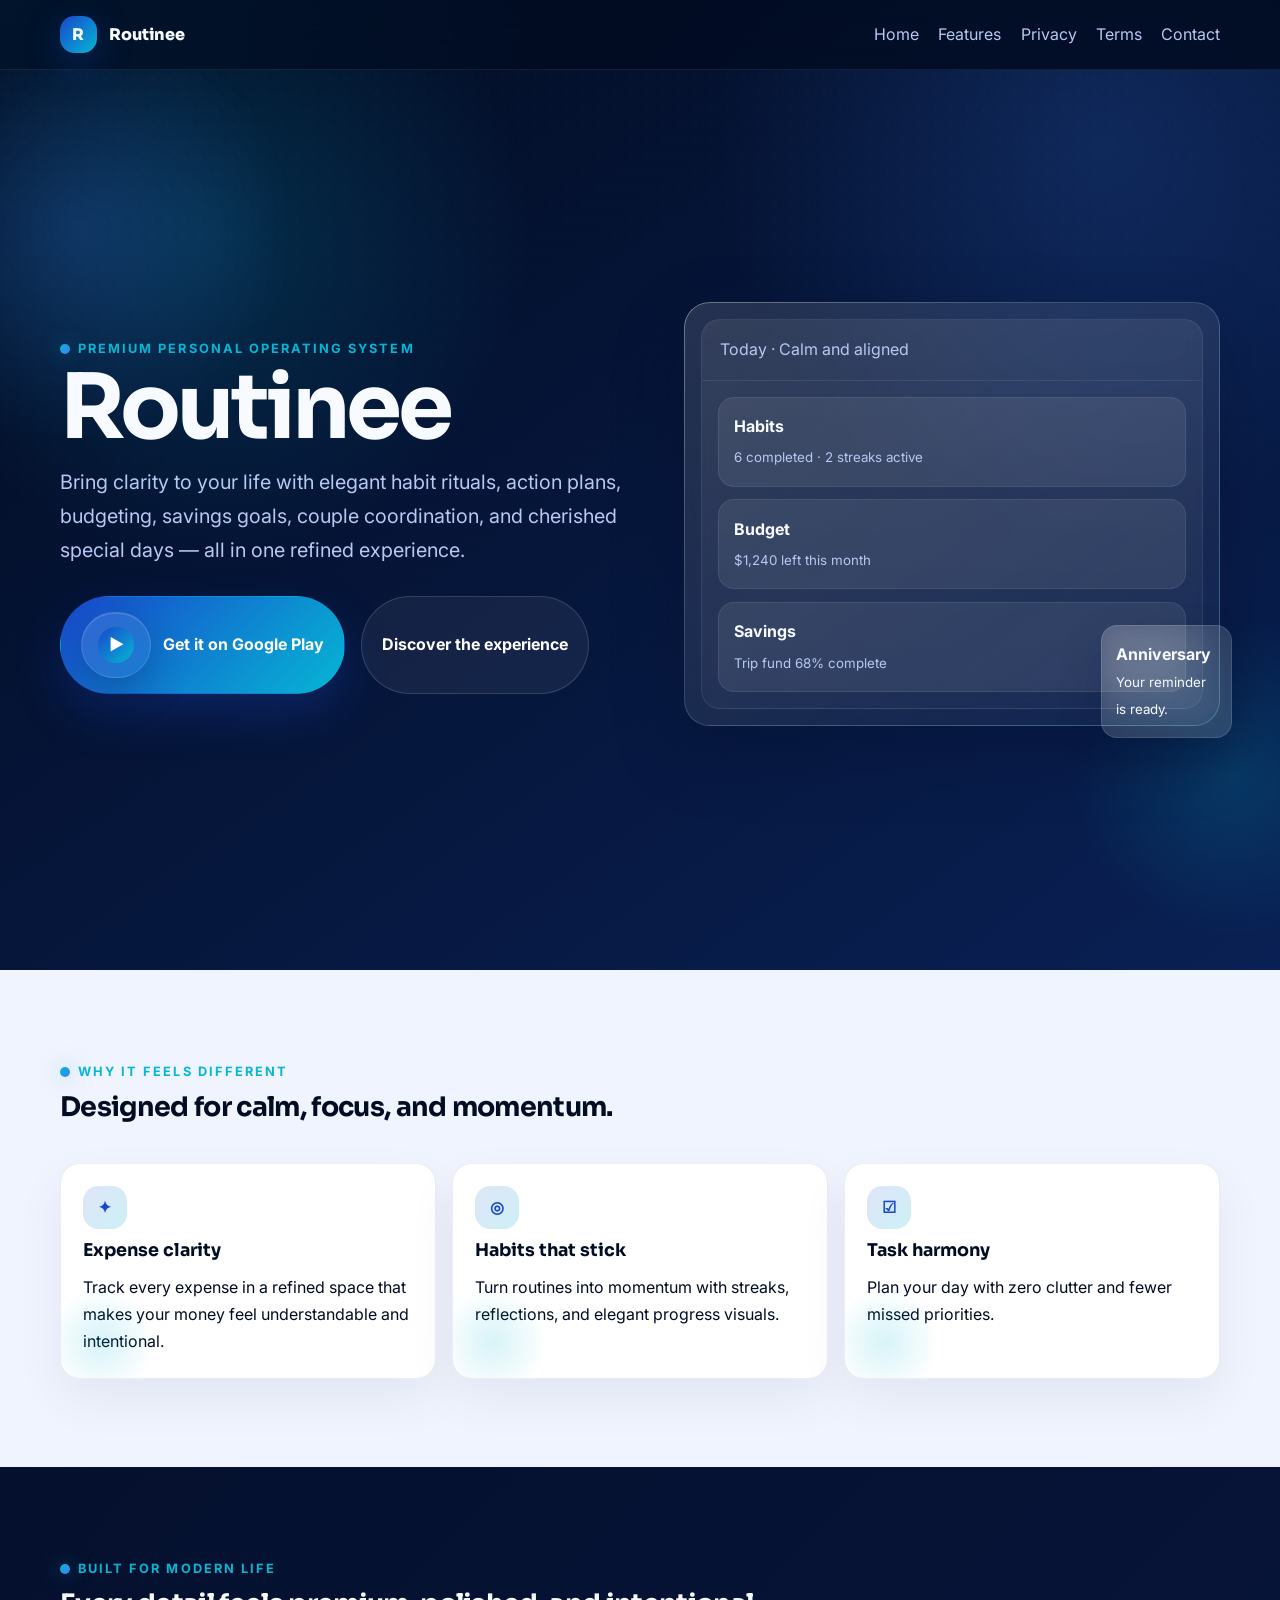
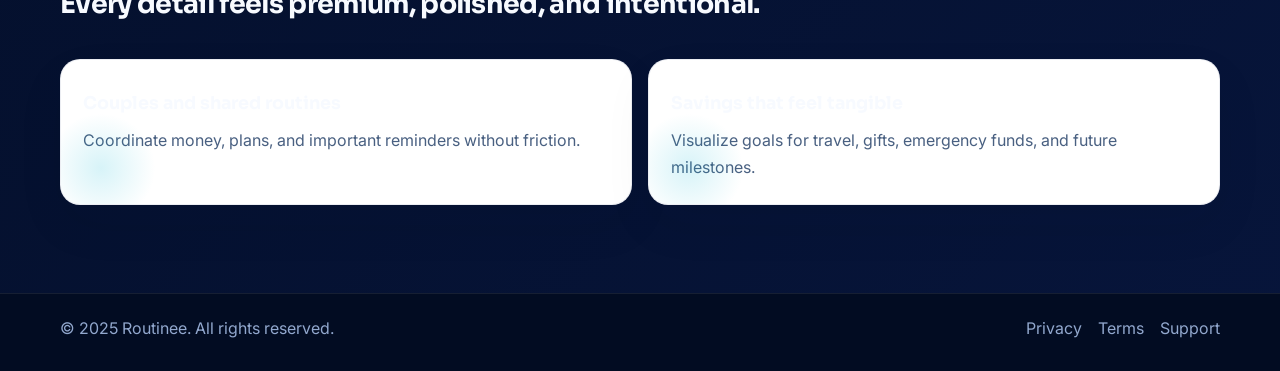
==== index.html @ bcd4e1c2 "Initial commit" ====
<!DOCTYPE html>
<html lang="en">
  <head>
    <meta charset="UTF-8" />
    <meta name="viewport" content="width=device-width, initial-scale=1.0" />
    <meta name="description" content="Routinee is a premium productivity and finance app that helps you manage habits, tasks, budgets, savings, couple planning, and special days." />
    <title>Routinee — Your life, beautifully organized</title>
    <link rel="preconnect" href="https://fonts.googleapis.com" />
    <link rel="preconnect" href="https://fonts.gstatic.com" crossorigin />
    <link href="https://fonts.googleapis.com/css2?family=Inter:wght@400;500;600;700;800&family=Sora:wght@600;700;800&display=swap" rel="stylesheet" />
    <link rel="stylesheet" href="style.css" />
  </head>
  <body>
    <header class="site-header">
      <div class="container nav">
        <a class="brand" href="index.html">
          <span class="brand-mark">R</span>
          <span>Routinee</span>
        </a>
        <button class="menu-toggle" aria-label="Toggle menu" aria-expanded="false">☰</button>
        <nav class="nav-links">
          <a href="index.html">Home</a>
          <a href="features.html">Features</a>
          <a href="privacy.html">Privacy</a>
          <a href="terms.html">Terms</a>
          <a href="contact.html">Contact</a>
        </nav>
      </div>
    </header>

    <main>
      <section class="hero">
        <div class="dot-grid"></div>
        <div class="container hero-grid">
          <div class="hero-copy reveal">
            <span class="eyebrow">Premium personal operating system</span>
            <h1>Routinee</h1>
            <p>Bring clarity to your life with elegant habit rituals, action plans, budgeting, savings goals, couple coordination, and cherished special days — all in one refined experience.</p>
            <div class="hero-actions">
              <a class="btn btn-primary" href="contact.html">
                <span class="play-badge" aria-hidden="true"><span class="play-icon">▶</span></span>
                <span>Get it on Google Play</span>
              </a>
              <a class="btn btn-secondary" href="features.html">Discover the experience</a>
            </div>
          </div>

          <div class="hero-panel reveal">
            <div class="hero-screen">
              <div class="screen-top">Today · Calm and aligned</div>
              <div class="screen-body">
                <div class="stat-card">
                  <strong>Habits</strong>
                  <small>6 completed · 2 streaks active</small>
                </div>
                <div class="stat-card">
                  <strong>Budget</strong>
                  <small>$1,240 left this month</small>
                </div>
                <div class="stat-card">
                  <strong>Savings</strong>
                  <small>Trip fund 68% complete</small>
                </div>
              </div>
            </div>
            <div class="floating-chip">
              <strong>Anniversary</strong>
              <small>Your reminder is ready.</small>
            </div>
          </div>
        </div>
      </section>

      <section class="section surface">
        <div class="container">
          <div class="section-head reveal">
            <div>
              <span class="eyebrow">Why it feels different</span>
              <h2>Designed for calm, focus, and momentum.</h2>
            </div>
          </div>
          <div class="grid grid-3">
            <article class="card reveal">
              <div class="icon-bubble">✦</div>
              <h3>Expense clarity</h3>
              <p>Track every expense in a refined space that makes your money feel understandable and intentional.</p>
            </article>
            <article class="card reveal">
              <div class="icon-bubble">◎</div>
              <h3>Habits that stick</h3>
              <p>Turn routines into momentum with streaks, reflections, and elegant progress visuals.</p>
            </article>
            <article class="card reveal">
              <div class="icon-bubble">☑</div>
              <h3>Task harmony</h3>
              <p>Plan your day with zero clutter and fewer missed priorities.</p>
            </article>
          </div>
        </div>
      </section>

      <section class="section">
        <div class="container">
          <div class="section-head reveal">
            <div>
              <span class="eyebrow">Built for modern life</span>
              <h2>Every detail feels premium, polished, and intentional.</h2>
            </div>
          </div>
          <div class="grid grid-2">
            <article class="card reveal">
              <h3>Couples and shared routines</h3>
              <p>Coordinate money, plans, and important reminders without friction.</p>
            </article>
            <article class="card reveal">
              <h3>Savings that feel tangible</h3>
              <p>Visualize goals for travel, gifts, emergency funds, and future milestones.</p>
            </article>
          </div>
        </div>
      </section>
    </main>

    <footer class="footer">
      <div class="container footer-row">
        <div>© 2025 Routinee. All rights reserved.</div>
        <div class="footer-links">
          <a href="privacy.html">Privacy</a>
          <a href="terms.html">Terms</a>
          <a href="contact.html">Support</a>
        </div>
      </div>
    </footer>

    <script src="script.js"></script>
  </body>
</html>
---- style.css ----
:root {
  --navy-950: #020c22;
  --navy-900: #07153b;
  --navy-800: #0a2156;
  --blue-700: #1847cc;
  --blue-500: #3b82f6;
  --cyan-500: #06b6d4;
  --sky: #f0f4ff;
  --text: #f7faff;
  --muted: #b7c9f2;
  --panel: rgba(255,255,255,0.1);
  --panel-strong: rgba(255,255,255,0.16);
  --border: rgba(255,255,255,0.16);
  --shadow: 0 25px 70px rgba(2,12,34,0.26);
}

* { box-sizing: border-box; }
html { scroll-behavior: smooth; }
body {
  margin: 0;
  font-family: 'Inter', sans-serif;
  color: var(--text);
  background:
    radial-gradient(circle at top left, rgba(6,182,212,0.16), transparent 24%),
    radial-gradient(circle at 80% 20%, rgba(24,71,204,0.16), transparent 28%),
    linear-gradient(135deg, var(--navy-950), var(--navy-900));
  line-height: 1.7;
  min-height: 100vh;
}
a { color: inherit; text-decoration: none; }
img { display: block; max-width: 100%; }
button { font: inherit; }
.container { width: min(1160px, calc(100% - 2rem)); margin: 0 auto; }
.section { padding: 5.5rem 0; }
.section-head { display: flex; justify-content: space-between; align-items: end; gap: 1rem; margin-bottom: 2rem; }
.section-head h2 { margin: 0; font-family: 'Sora', sans-serif; font-size: clamp(1.5rem, 2.1vw, 2.1rem); letter-spacing: -0.025em; }
.eyebrow {
  display: inline-flex; align-items: center; gap: 0.5rem;
  font-size: 0.8rem; letter-spacing: 0.16em; text-transform: uppercase;
  color: var(--cyan-500); font-weight: 700;
}
.eyebrow::before {
  content: ''; width: 10px; height: 10px; border-radius: 999px;
  background: linear-gradient(135deg, var(--cyan-500), var(--blue-500));
  box-shadow: 0 0 20px rgba(6,182,212,0.5);
}
.site-header {
  position: sticky; top: 0; z-index: 1000;
  backdrop-filter: blur(20px);
  background: rgba(2,12,34,0.68);
  border-bottom: 1px solid rgba(255,255,255,0.08);
}
.nav {
  display: flex; align-items: center; justify-content: space-between; gap: 1rem;
  padding: 1rem 0;
}
.brand { display: flex; align-items: center; gap: 0.75rem; font-weight: 800; font-family: 'Sora', sans-serif; }
.brand-mark {
  width: 2.3rem; height: 2.3rem; border-radius: 0.9rem; display: grid; place-items: center;
  background: linear-gradient(135deg, var(--blue-700), var(--cyan-500));
  box-shadow: 0 10px 35px rgba(24,71,204,0.35);
}
.nav-links { display: flex; gap: 1.2rem; color: var(--muted); align-items: center; }
.nav-links a:hover, .nav-links a:focus-visible { color: white; }
.menu-toggle { display: none; border: 0; background: transparent; color: white; font-size: 1.15rem; }
.hero {
  position: relative; overflow: hidden; min-height: 100vh; display: grid; align-items: center;
  background:
    radial-gradient(circle at 16% 18%, rgba(6,182,212,0.18), transparent 25%),
    radial-gradient(circle at 86% 8%, rgba(59,130,246,0.18), transparent 28%),
    linear-gradient(145deg, rgba(2,12,34,0.98), rgba(10,33,86,0.95));
}
.hero::before, .hero::after {
  content: ''; position: absolute; border-radius: 50%; filter: blur(1px); pointer-events: none; opacity: 0.8;
  animation: floatOrb 16s ease-in-out infinite alternate;
}
.hero::before {
  width: 30rem; height: 30rem; left: -10rem; top: -5rem;
  background: radial-gradient(circle, rgba(59,130,246,0.28), transparent 64%);
}
.hero::after {
  width: 22rem; height: 22rem; right: -8rem; bottom: 1rem;
  background: radial-gradient(circle, rgba(6,182,212,0.22), transparent 65%);
  animation-duration: 19s;
}
.hero-grid {
  position: relative; z-index: 2; display: grid; gap: 2rem; align-items: center; padding: 5rem 0 5.7rem;
}
.hero-copy h1 {
  margin: 0.2rem 0 1rem; font-family: 'Sora', sans-serif; font-size: clamp(3rem, 7vw, 5.6rem);
  line-height: 0.95; letter-spacing: -0.045em;
}
.hero-copy p { margin: 0; font-size: clamp(1.02rem, 2.2vw, 1.24rem); max-width: 44rem; color: var(--muted); }
.hero-actions { display: flex; flex-wrap: wrap; gap: 1rem; margin-top: 1.8rem; }
.btn {
  display: inline-flex; align-items: center; justify-content: center; gap: 0.75rem;
  padding: 0.95rem 1.25rem; border-radius: 999px; border: 1px solid transparent;
  font-weight: 700; transition: transform 180ms ease, box-shadow 180ms ease, border-color 180ms ease;
}
.btn:hover { transform: translateY(-2px); }
.btn-primary {
  color: white; background: linear-gradient(135deg, var(--blue-700), var(--cyan-500));
  box-shadow: 0 20px 45px rgba(24,71,204,0.28);
}
.btn-secondary {
  color: white; background: rgba(255,255,255,0.06); border-color: rgba(255,255,255,0.14);
}
.play-badge {
  display: inline-flex; align-items: center; gap: 0.8rem; padding: 0.85rem 1rem;
  border-radius: 999px; background: linear-gradient(135deg, rgba(255,255,255,0.12), rgba(255,255,255,0.04));
  border: 1px solid rgba(255,255,255,0.12);
  box-shadow: inset 0 1px 0 rgba(255,255,255,0.14), 0 16px 40px rgba(2,12,34,0.22);
}
.play-icon {
  width: 2.25rem; height: 2.25rem; border-radius: 50%; display: grid; place-items: center;
  background: linear-gradient(135deg, var(--blue-700), var(--cyan-500));
}
.hero-panel {
  position: relative; border-radius: 1.6rem; padding: 1rem; background: linear-gradient(145deg, rgba(255,255,255,0.13), rgba(255,255,255,0.04));
  border: 1px solid var(--border); box-shadow: var(--shadow); backdrop-filter: blur(16px);
}
.hero-panel::before {
  content: ''; position: absolute; inset: -1px; border-radius: inherit; padding: 1px;
  background: linear-gradient(135deg, rgba(255,255,255,0.25), transparent 40%, rgba(6,182,212,0.22));
  -webkit-mask: linear-gradient(#fff 0 0) content-box, linear-gradient(#fff 0 0);
  -webkit-mask-composite: xor; mask-composite: exclude;
}
.hero-screen {
  background: linear-gradient(180deg, rgba(255,255,255,0.07), rgba(255,255,255,0.03));
  border-radius: 1.2rem; overflow: hidden; border: 1px solid rgba(255,255,255,0.08);
}
.screen-top { padding: 1rem 1.1rem; border-bottom: 1px solid rgba(255,255,255,0.08); color: var(--muted); }
.screen-body { padding: 1rem; display: grid; gap: 0.8rem; }
.stat-card {
  border-radius: 1rem; padding: 0.95rem; background: rgba(255,255,255,0.08); border: 1px solid rgba(255,255,255,0.08);
}
.stat-card strong { display: block; margin-bottom: 0.2rem; }
.stat-card small { color: var(--muted); }
.floating-chip {
  position: absolute; right: -0.8rem; bottom: -0.8rem; width: 8.2rem; padding: 0.9rem; border-radius: 1rem;
  background: rgba(255,255,255,0.14); border: 1px solid rgba(255,255,255,0.12); backdrop-filter: blur(14px);
  box-shadow: 0 20px 45px rgba(2,12,34,0.2);
}
.dot-grid {
  position: absolute; inset: 0; background-image: radial-gradient(rgba(255,255,255,0.16) 1px, transparent 1px);
  background-size: 16px 16px; mask-image: linear-gradient(180deg, rgba(0,0,0,0.55), transparent 90%); opacity: 0.35; pointer-events: none;
}
.surface { background: var(--sky); color: var(--navy-950); }
.surface .section-head h2, .surface .section-head p, .surface .card h3, .surface .card p, .surface .legal-card h3, .surface .legal-card p, .surface .legal-card li, .surface .contact-card p, .surface .contact-card span { color: var(--navy-950); }
.grid { display: grid; gap: 1rem; }
.card, .legal-card, .contact-card {
  background: white; border: 1px solid rgba(10,33,86,0.08); border-radius: 1.25rem; padding: 1.4rem;
  box-shadow: 0 20px 50px rgba(2,12,34,0.06);
}
.card { position: relative; overflow: hidden; }
.card::before {
  content: ''; position: absolute; inset: auto auto -24px -20px; width: 120px;height: 120px; background: radial-gradient(circle, rgba(6,182,212,0.16), transparent 64%);
}
.card h3 { margin: 0.4rem 0 0.5rem; font-family: 'Sora', sans-serif; font-size: 1.1rem; }
.card p { margin: 0; color: #496081; }
.icon-bubble {
  width: 2.7rem; height: 2.7rem; border-radius: 0.95rem; display: grid; place-items: center;
  background: linear-gradient(135deg, rgba(24,71,204,0.14), rgba(6,182,212,0.2)); color: var(--blue-700); font-weight: 800;
}
.page-shell { padding: 4rem 0 5rem; }
.page-hero {
  padding: 3.6rem 0 2rem; position: relative; overflow: hidden;
}
.page-hero .hero-copy { max-width: 720px; }
.page-hero::before {
  content: ''; position: absolute; inset: auto auto -80px -80px; width: 240px; height: 240px; border-radius: 50%;
  background: radial-gradient(circle, rgba(6,182,212,0.18), transparent 62%);
}
.page-panel {
  margin-top: 1.4rem; padding: 1.4rem; border-radius: 1.4rem; background: rgba(255,255,255,0.08); border: 1px solid rgba(255,255,255,0.1);
  backdrop-filter: blur(16px);
}
.legal-card h3 { margin-top: 0; margin-bottom: 0.7rem; font-family: 'Sora', sans-serif; }
.legal-card h4 { margin: 1rem 0 0.4rem; color: var(--navy-900); }
.legal-card p, .legal-card li { color: #3e5167; }
.legal-card ul, .legal-card ol { padding-left: 1.2rem; }
.legal-card li + li { margin-top: 0.45rem; }
.contact-card { display: grid; gap: 0.85rem; }
.contact-item { display: flex; gap: 0.8rem; align-items: start; }
.contact-item strong { display: block; margin-bottom: 0.15rem; }
.footer {
  padding: 1.35rem 0 1.8rem; color: #92a8ce; border-top: 1px solid rgba(255,255,255,0.08); background: var(--navy-950);
}
.footer-row { display: flex; flex-wrap: wrap; justify-content: space-between; gap: 0.8rem; align-items: center; }
.footer-links { display: flex; flex-wrap: wrap; gap: 1rem; }
.reveal { opacity: 0; transform: translateY(24px); transition: opacity 600ms ease, transform 600ms ease; }
.reveal.is-visible { opacity: 1; transform: translateY(0); }
@keyframes floatOrb { from { transform: translate3d(0,0,0) scale(1); } to { transform: translate3d(24px,-20px,0) scale(1.04); } }
@media (min-width: 760px) {
  .hero-grid { grid-template-columns: 1.05fr 0.95fr; }
  .grid-2 { grid-template-columns: repeat(2, minmax(0, 1fr)); }
  .grid-3 { grid-template-columns: repeat(3, minmax(0, 1fr)); }
}
@media (max-width: 760px) {
  .menu-toggle { display: inline-grid; place-items: center; }
  .nav-links {
    position: absolute; top: 100%; left: 1rem; right: 1rem; display: none; flex-direction: column; align-items: flex-start;
    padding: 1rem; background: rgba(2,12,34,0.97); border: 1px solid rgba(255,255,255,0.12); border-radius: 1rem; box-shadow: var(--shadow);
  }
  .nav-links.is-open { display: flex; }
  .hero { min-height: auto; }
  .hero-grid { padding-top: 3.8rem; }
}
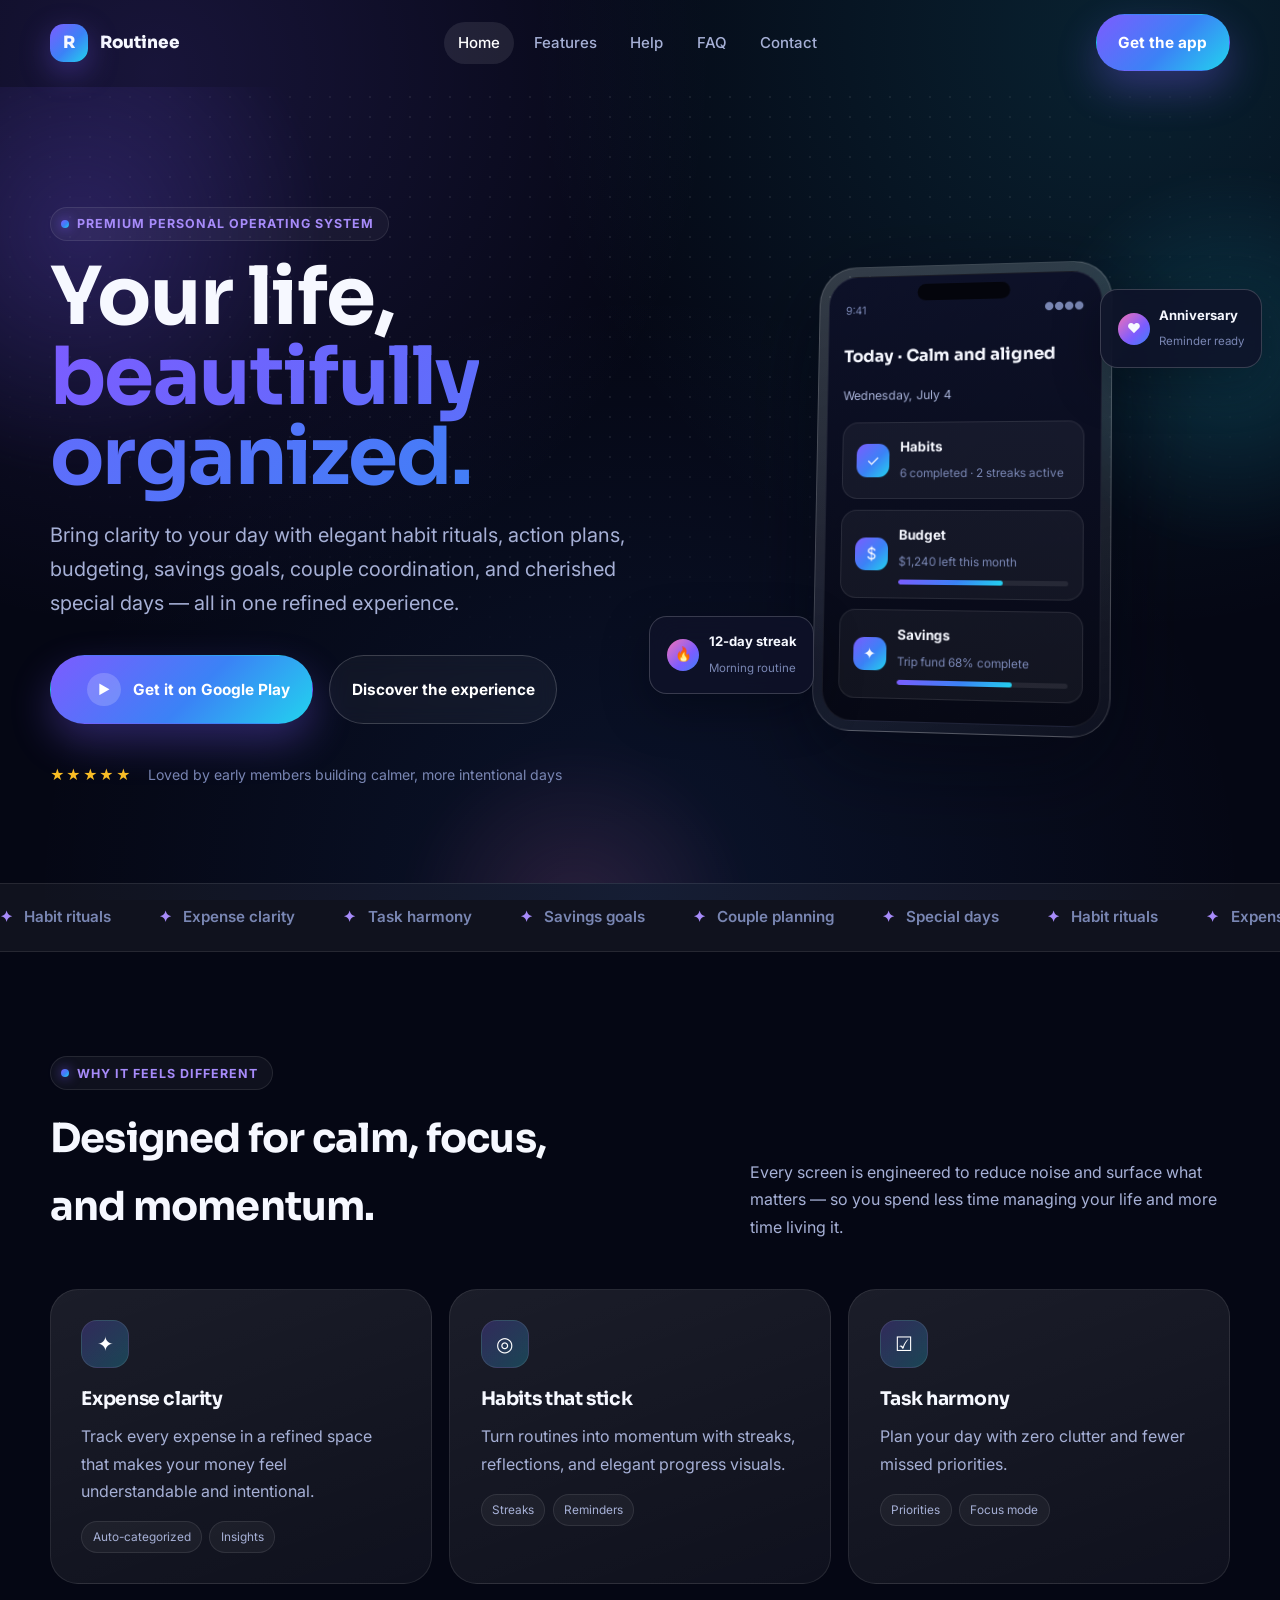
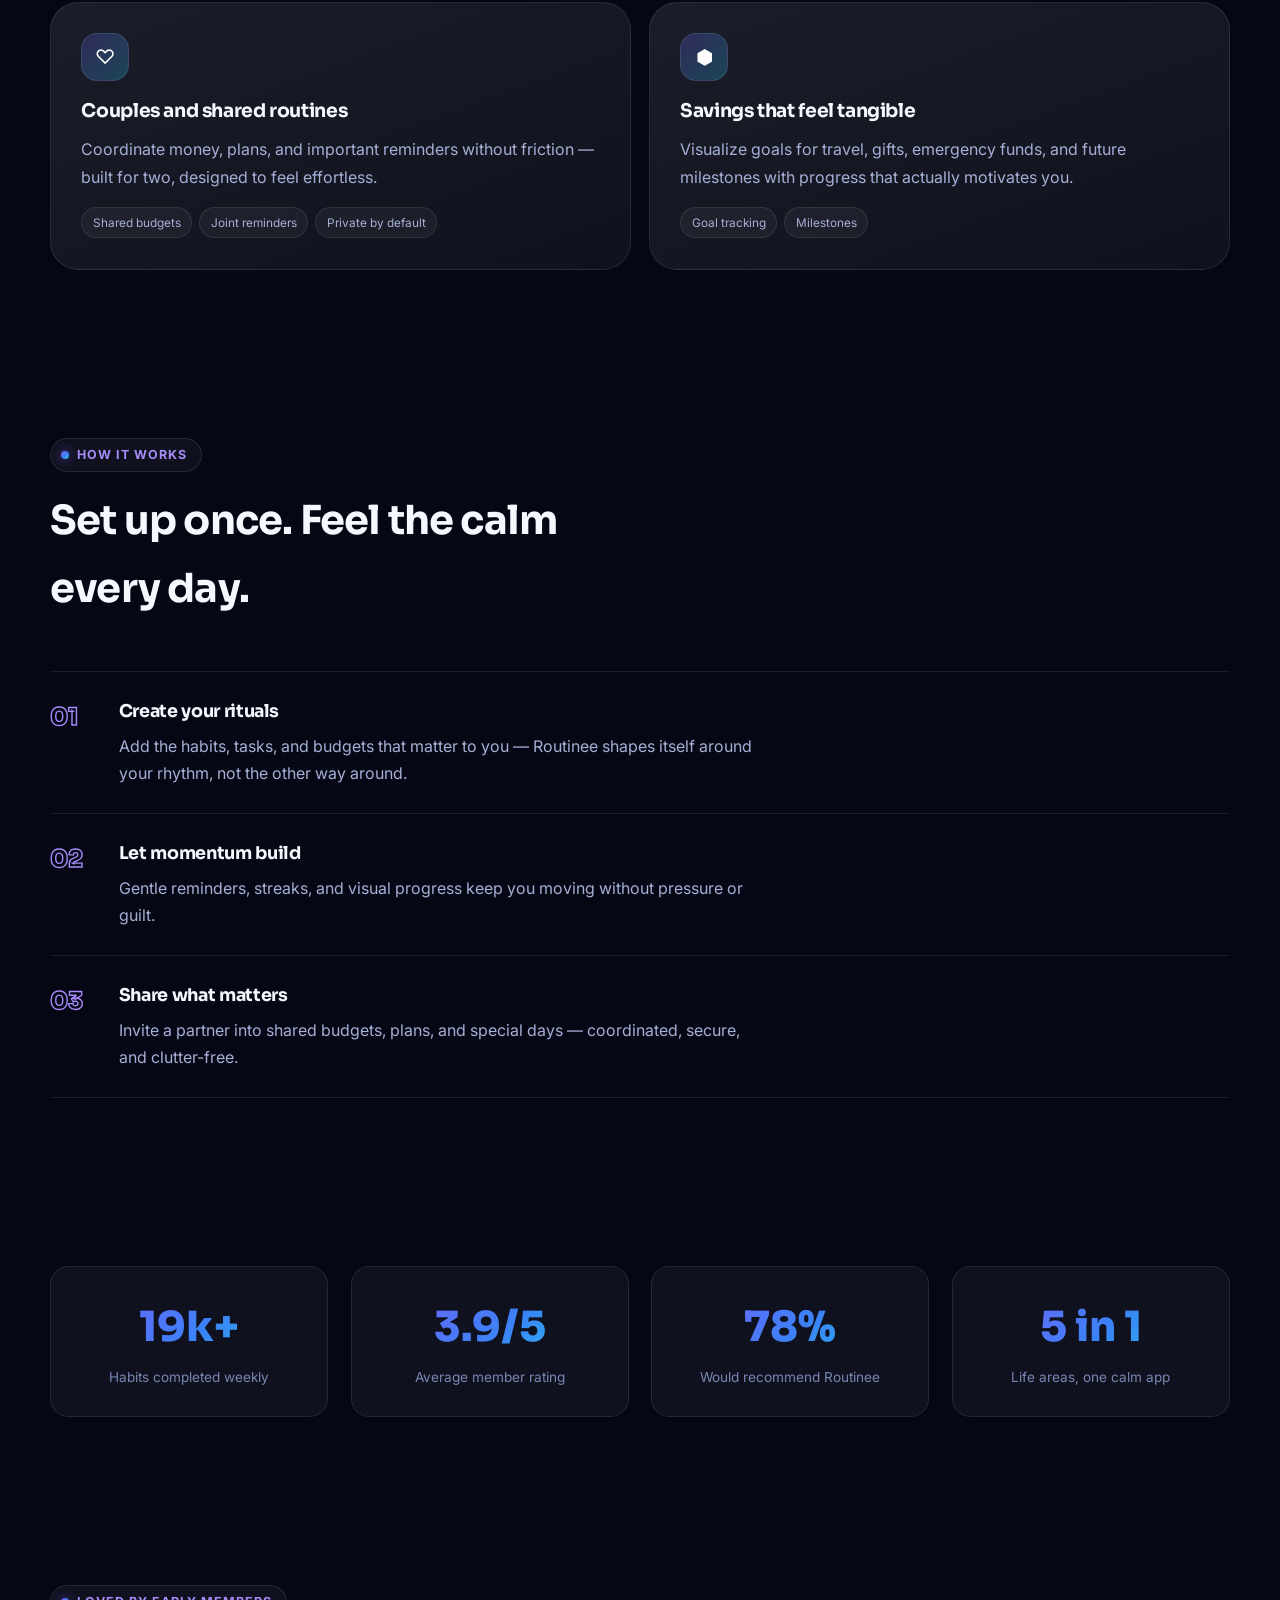
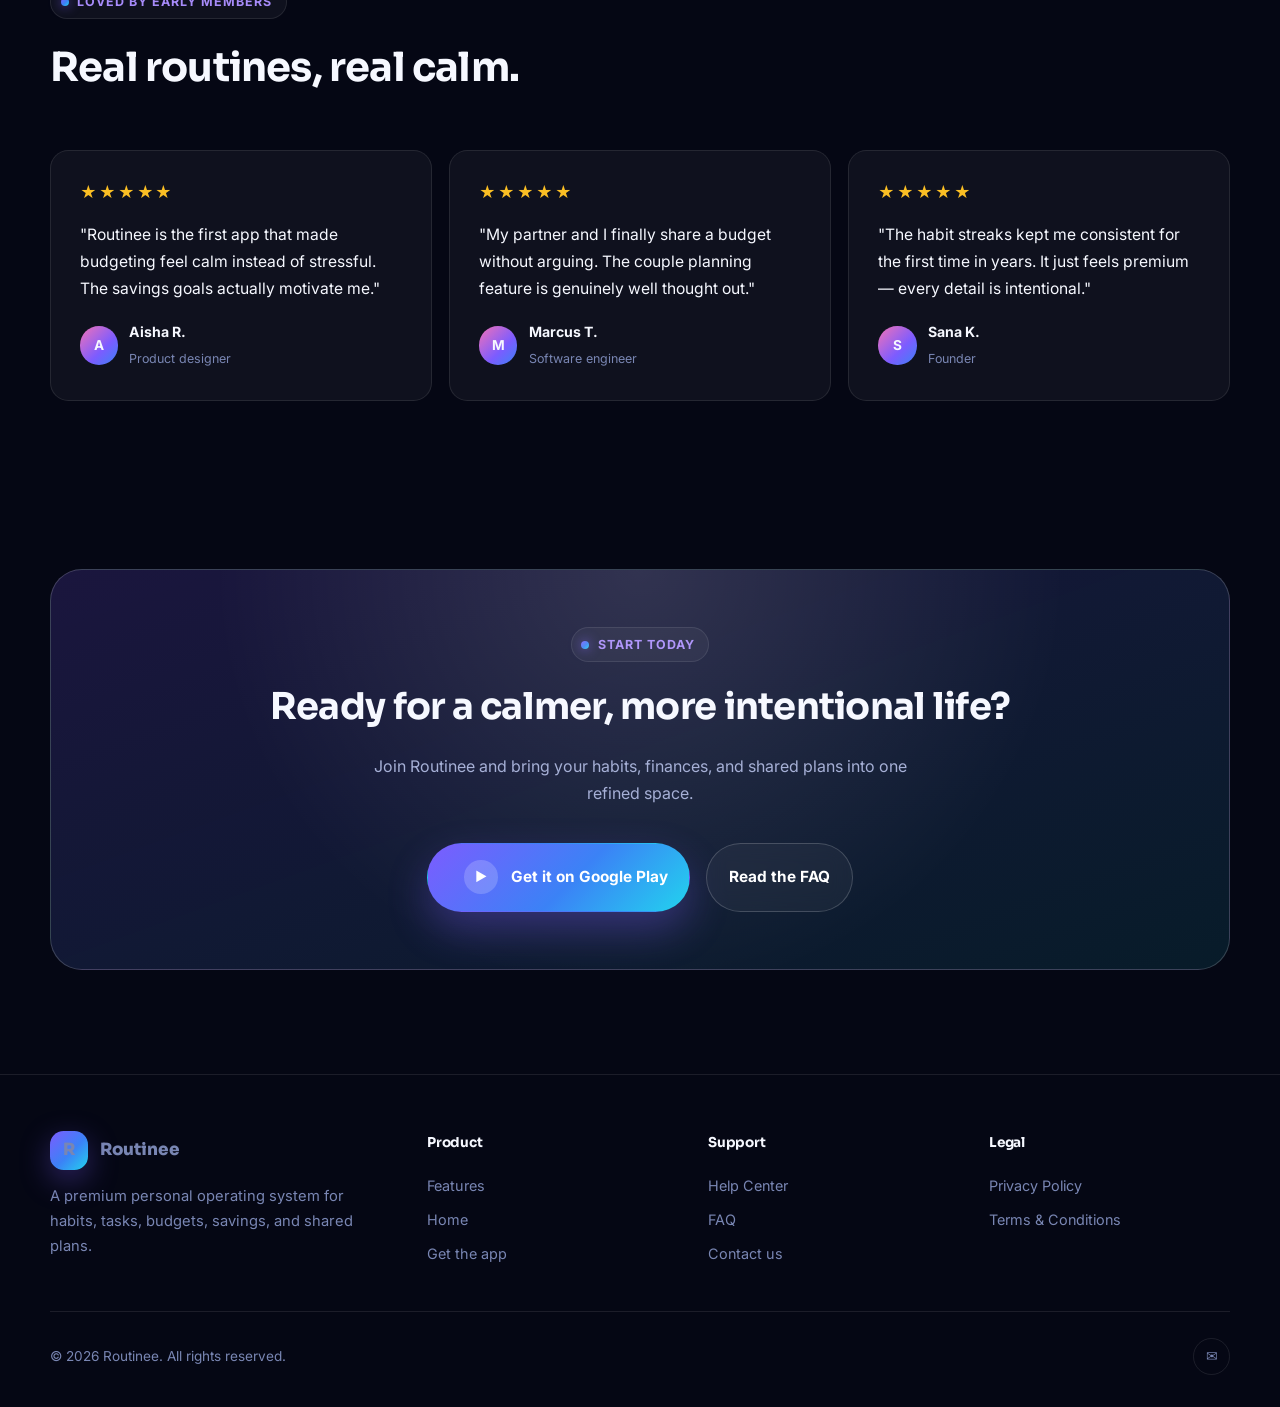
==== commit 2c969c79: "new" ====
--- a/index.html
+++ b/index.html
@@ -11,31 +11,39 @@
     <link rel="stylesheet" href="style.css" />
   </head>
   <body>
+    <div class="scroll-progress"></div>
+
     <header class="site-header">
       <div class="container nav">
         <a class="brand" href="index.html">
           <span class="brand-mark">R</span>
           <span>Routinee</span>
         </a>
-        <button class="menu-toggle" aria-label="Toggle menu" aria-expanded="false">☰</button>
         <nav class="nav-links">
           <a href="index.html">Home</a>
           <a href="features.html">Features</a>
-          <a href="privacy.html">Privacy</a>
-          <a href="terms.html">Terms</a>
+          <a href="help.html">Help</a>
+          <a href="faq.html">FAQ</a>
           <a href="contact.html">Contact</a>
         </nav>
+        <div class="nav-cta">
+          <a class="btn btn-primary" href="contact.html">Get the app</a>
+        </div>
+        <button class="menu-toggle" aria-label="Toggle menu" aria-expanded="false"><span></span></button>
       </div>
     </header>
 
     <main>
       <section class="hero">
+        <span class="hero-orb o1"></span>
+        <span class="hero-orb o2"></span>
+        <span class="hero-orb o3"></span>
         <div class="dot-grid"></div>
         <div class="container hero-grid">
           <div class="hero-copy reveal">
             <span class="eyebrow">Premium personal operating system</span>
-            <h1>Routinee</h1>
-            <p>Bring clarity to your life with elegant habit rituals, action plans, budgeting, savings goals, couple coordination, and cherished special days — all in one refined experience.</p>
+            <h1>Your life,<br /><span class="gradient-text">beautifully organized.</span></h1>
+            <p class="lede">Bring clarity to your day with elegant habit rituals, action plans, budgeting, savings goals, couple coordination, and cherished special days — all in one refined experience.</p>
             <div class="hero-actions">
               <a class="btn btn-primary" href="contact.html">
                 <span class="play-badge" aria-hidden="true"><span class="play-icon">▶</span></span>
@@ -43,91 +51,248 @@
               </a>
               <a class="btn btn-secondary" href="features.html">Discover the experience</a>
             </div>
-          </div>
-
-          <div class="hero-panel reveal">
-            <div class="hero-screen">
-              <div class="screen-top">Today · Calm and aligned</div>
-              <div class="screen-body">
-                <div class="stat-card">
-                  <strong>Habits</strong>
-                  <small>6 completed · 2 streaks active</small>
+            <div class="hero-proof">
+              <span class="stars">★★★★★</span>
+              <span>Loved by early members building calmer, more intentional days</span>
+            </div>
+          </div>
+
+          <div class="phone-wrap reveal-scale" style="--delay:120ms">
+            <div class="phone">
+              <div class="phone-screen">
+                <div class="phone-notch"></div>
+                <div class="phone-status"><span>9:41</span><span>●●●●</span></div>
+                <div class="phone-body">
+                  <div class="phone-greet">Today · Calm and aligned</div>
+                  <div class="phone-sub">Wednesday, July 4</div>
+                  <div class="mini-card">
+                    <span class="mini-icon">✓</span>
+                    <div>
+                      <strong>Habits</strong>
+                      <small>6 completed · 2 streaks active</small>
+                    </div>
+                  </div>
+                  <div class="mini-card">
+                    <span class="mini-icon">$</span>
+                    <div style="flex:1">
+                      <strong>Budget</strong>
+                      <small>$1,240 left this month</small>
+                      <div class="mini-progress"><span style="width:62%"></span></div>
+                    </div>
+                  </div>
+                  <div class="mini-card">
+                    <span class="mini-icon">✦</span>
+                    <div style="flex:1">
+                      <strong>Savings</strong>
+                      <small>Trip fund 68% complete</small>
+                      <div class="mini-progress"><span style="width:68%"></span></div>
+                    </div>
+                  </div>
                 </div>
-                <div class="stat-card">
-                  <strong>Budget</strong>
-                  <small>$1,240 left this month</small>
-                </div>
-                <div class="stat-card">
-                  <strong>Savings</strong>
-                  <small>Trip fund 68% complete</small>
-                </div>
-              </div>
-            </div>
-            <div class="floating-chip">
-              <strong>Anniversary</strong>
-              <small>Your reminder is ready.</small>
-            </div>
-          </div>
-        </div>
-      </section>
-
-      <section class="section surface">
+              </div>
+            </div>
+            <div class="floating-chip fc-1">
+              <span class="chip-dot">♥</span>
+              <div>
+                <strong>Anniversary</strong>
+                <small>Reminder ready</small>
+              </div>
+            </div>
+            <div class="floating-chip fc-2">
+              <span class="chip-dot">🔥</span>
+              <div>
+                <strong>12-day streak</strong>
+                <small>Morning routine</small>
+              </div>
+            </div>
+          </div>
+        </div>
+      </section>
+
+      <div class="marquee-wrap">
+        <div class="marquee">
+          <span>Habit rituals</span><span>Expense clarity</span><span>Task harmony</span><span>Savings goals</span><span>Couple planning</span><span>Special days</span>
+          <span>Habit rituals</span><span>Expense clarity</span><span>Task harmony</span><span>Savings goals</span><span>Couple planning</span><span>Special days</span>
+        </div>
+      </div>
+
+      <section class="section">
         <div class="container">
           <div class="section-head reveal">
             <div>
               <span class="eyebrow">Why it feels different</span>
-              <h2>Designed for calm, focus, and momentum.</h2>
-            </div>
-          </div>
-          <div class="grid grid-3">
-            <article class="card reveal">
+              <h2 style="margin-top:0.9rem;">Designed for calm, focus, and momentum.</h2>
+            </div>
+            <p class="lede">Every screen is engineered to reduce noise and surface what matters — so you spend less time managing your life and more time living it.</p>
+          </div>
+          <div class="bento">
+            <article class="card span-4 reveal">
               <div class="icon-bubble">✦</div>
               <h3>Expense clarity</h3>
               <p>Track every expense in a refined space that makes your money feel understandable and intentional.</p>
-            </article>
-            <article class="card reveal">
+              <div class="tag-row"><span class="tag">Auto-categorized</span><span class="tag">Insights</span></div>
+            </article>
+            <article class="card span-4 reveal" style="--delay:80ms">
               <div class="icon-bubble">◎</div>
               <h3>Habits that stick</h3>
               <p>Turn routines into momentum with streaks, reflections, and elegant progress visuals.</p>
-            </article>
-            <article class="card reveal">
+              <div class="tag-row"><span class="tag">Streaks</span><span class="tag">Reminders</span></div>
+            </article>
+            <article class="card span-4 reveal" style="--delay:160ms">
               <div class="icon-bubble">☑</div>
               <h3>Task harmony</h3>
               <p>Plan your day with zero clutter and fewer missed priorities.</p>
-            </article>
-          </div>
-        </div>
-      </section>
-
-      <section class="section">
+              <div class="tag-row"><span class="tag">Priorities</span><span class="tag">Focus mode</span></div>
+            </article>
+            <article class="card span-6 reveal">
+              <div class="icon-bubble">♡</div>
+              <h3>Couples and shared routines</h3>
+              <p>Coordinate money, plans, and important reminders without friction — built for two, designed to feel effortless.</p>
+              <div class="tag-row"><span class="tag">Shared budgets</span><span class="tag">Joint reminders</span><span class="tag">Private by default</span></div>
+            </article>
+            <article class="card span-6 reveal" style="--delay:80ms">
+              <div class="icon-bubble">⬢</div>
+              <h3>Savings that feel tangible</h3>
+              <p>Visualize goals for travel, gifts, emergency funds, and future milestones with progress that actually motivates you.</p>
+              <div class="tag-row"><span class="tag">Goal tracking</span><span class="tag">Milestones</span></div>
+            </article>
+          </div>
+        </div>
+      </section>
+
+      <section class="section section-tight">
         <div class="container">
           <div class="section-head reveal">
             <div>
-              <span class="eyebrow">Built for modern life</span>
-              <h2>Every detail feels premium, polished, and intentional.</h2>
-            </div>
-          </div>
-          <div class="grid grid-2">
-            <article class="card reveal">
-              <h3>Couples and shared routines</h3>
-              <p>Coordinate money, plans, and important reminders without friction.</p>
-            </article>
-            <article class="card reveal">
-              <h3>Savings that feel tangible</h3>
-              <p>Visualize goals for travel, gifts, emergency funds, and future milestones.</p>
-            </article>
+              <span class="eyebrow">How it works</span>
+              <h2 style="margin-top:0.9rem;">Set up once. Feel the calm every day.</h2>
+            </div>
+          </div>
+          <div class="steps">
+            <div class="step reveal">
+              <div class="step-num"></div>
+              <div>
+                <h3>Create your rituals</h3>
+                <p>Add the habits, tasks, and budgets that matter to you — Routinee shapes itself around your rhythm, not the other way around.</p>
+              </div>
+            </div>
+            <div class="step reveal" style="--delay:80ms">
+              <div class="step-num"></div>
+              <div>
+                <h3>Let momentum build</h3>
+                <p>Gentle reminders, streaks, and visual progress keep you moving without pressure or guilt.</p>
+              </div>
+            </div>
+            <div class="step reveal" style="--delay:160ms">
+              <div class="step-num"></div>
+              <div>
+                <h3>Share what matters</h3>
+                <p>Invite a partner into shared budgets, plans, and special days — coordinated, secure, and clutter-free.</p>
+              </div>
+            </div>
+          </div>
+        </div>
+      </section>
+
+      <section class="section">
+        <div class="container">
+          <div class="stats reveal">
+            <div class="stat"><strong data-count-to="24" data-suffix="k+">0</strong><small>Habits completed weekly</small></div>
+            <div class="stat"><strong data-count-to="4.9" data-suffix="/5">0</strong><small>Average member rating</small></div>
+            <div class="stat"><strong data-count-to="98" data-suffix="%">0</strong><small>Would recommend Routinee</small></div>
+            <div class="stat"><strong data-count-to="6" data-suffix=" in 1">0</strong><small>Life areas, one calm app</small></div>
+          </div>
+        </div>
+      </section>
+
+      <section class="section section-tight">
+        <div class="container">
+          <div class="section-head reveal">
+            <div>
+              <span class="eyebrow">Loved by early members</span>
+              <h2 style="margin-top:0.9rem;">Real routines, real calm.</h2>
+            </div>
+          </div>
+          <div class="testi-track">
+            <article class="testi reveal">
+              <div class="stars">★★★★★</div>
+              <p>"Routinee is the first app that made budgeting feel calm instead of stressful. The savings goals actually motivate me."</p>
+              <div class="testi-person">
+                <span class="avatar">A</span>
+                <div><strong>Aisha R.</strong><small>Product designer</small></div>
+              </div>
+            </article>
+            <article class="testi reveal" style="--delay:80ms">
+              <div class="stars">★★★★★</div>
+              <p>"My partner and I finally share a budget without arguing. The couple planning feature is genuinely well thought out."</p>
+              <div class="testi-person">
+                <span class="avatar">M</span>
+                <div><strong>Marcus T.</strong><small>Software engineer</small></div>
+              </div>
+            </article>
+            <article class="testi reveal" style="--delay:160ms">
+              <div class="stars">★★★★★</div>
+              <p>"The habit streaks kept me consistent for the first time in years. It just feels premium — every detail is intentional."</p>
+              <div class="testi-person">
+                <span class="avatar">S</span>
+                <div><strong>Sana K.</strong><small>Founder</small></div>
+              </div>
+            </article>
+          </div>
+        </div>
+      </section>
+
+      <section class="section">
+        <div class="container">
+          <div class="cta-banner reveal">
+            <span class="eyebrow">Start today</span>
+            <h2 style="margin-top:0.9rem;">Ready for a calmer, more intentional life?</h2>
+            <p>Join Routinee and bring your habits, finances, and shared plans into one refined space.</p>
+            <div class="hero-actions">
+              <a class="btn btn-primary" href="contact.html">
+                <span class="play-badge" aria-hidden="true"><span class="play-icon">▶</span></span>
+                <span>Get it on Google Play</span>
+              </a>
+              <a class="btn btn-secondary" href="faq.html">Read the FAQ</a>
+            </div>
           </div>
         </div>
       </section>
     </main>
 
     <footer class="footer">
-      <div class="container footer-row">
-        <div>© 2025 Routinee. All rights reserved.</div>
-        <div class="footer-links">
-          <a href="privacy.html">Privacy</a>
-          <a href="terms.html">Terms</a>
-          <a href="contact.html">Support</a>
+      <div class="container">
+        <div class="footer-top">
+          <div class="footer-brand">
+            <a class="brand" href="index.html">
+              <span class="brand-mark">R</span>
+              <span>Routinee</span>
+            </a>
+            <p>A premium personal operating system for habits, tasks, budgets, savings, and shared plans.</p>
+          </div>
+          <div class="footer-col">
+            <h4>Product</h4>
+            <a href="features.html">Features</a>
+            <a href="index.html">Home</a>
+            <a href="contact.html">Get the app</a>
+          </div>
+          <div class="footer-col">
+            <h4>Support</h4>
+            <a href="help.html">Help Center</a>
+            <a href="faq.html">FAQ</a>
+            <a href="contact.html">Contact us</a>
+          </div>
+          <div class="footer-col">
+            <h4>Legal</h4>
+            <a href="privacy.html">Privacy Policy</a>
+            <a href="terms.html">Terms & Conditions</a>
+          </div>
+        </div>
+        <div class="footer-bottom">
+          <div>© 2026 Routinee. All rights reserved.</div>
+          <div class="footer-social">
+            <a href="mailto:routineeapp@gmail.com" aria-label="Email">✉</a>
+          </div>
         </div>
       </div>
     </footer>
--- a/style.css
+++ b/style.css
@@ -1,208 +1,507 @@
+/* ============================================================
+   Routinee — Premium Design System
+   ============================================================ */
+
 :root {
-  --navy-950: #020c22;
-  --navy-900: #07153b;
-  --navy-800: #0a2156;
-  --blue-700: #1847cc;
-  --blue-500: #3b82f6;
-  --cyan-500: #06b6d4;
-  --sky: #f0f4ff;
-  --text: #f7faff;
-  --muted: #b7c9f2;
-  --panel: rgba(255,255,255,0.1);
-  --panel-strong: rgba(255,255,255,0.16);
-  --border: rgba(255,255,255,0.16);
-  --shadow: 0 25px 70px rgba(2,12,34,0.26);
+  --bg-0: #050714;
+  --bg-1: #090c1f;
+  --bg-2: #0d1128;
+  --ink: #f6f8ff;
+  --muted: #a6b0d6;
+  --muted-2: #7986b3;
+  --violet: #7c5cff;
+  --violet-2: #a78bfa;
+  --blue: #3b82f6;
+  --cyan: #22d3ee;
+  --pink: #f472b6;
+  --amber: #fbbf24;
+  --border: rgba(255, 255, 255, 0.09);
+  --border-strong: rgba(255, 255, 255, 0.18);
+  --glass: rgba(255, 255, 255, 0.045);
+  --glass-strong: rgba(255, 255, 255, 0.09);
+  --shadow-lg: 0 30px 90px rgba(3, 5, 16, 0.55);
+  --shadow-md: 0 16px 46px rgba(3, 5, 16, 0.4);
+  --grad-brand: linear-gradient(135deg, var(--violet), var(--blue) 55%, var(--cyan));
+  --grad-brand-2: linear-gradient(135deg, var(--pink), var(--violet) 60%, var(--blue));
+  --ease-out: cubic-bezier(0.16, 1, 0.3, 1);
+  --ease-spring: cubic-bezier(0.34, 1.56, 0.64, 1);
+  --radius-lg: 1.75rem;
+  --radius-md: 1.15rem;
+  --radius-sm: 0.7rem;
 }
 
 * { box-sizing: border-box; }
-html { scroll-behavior: smooth; }
+html {
+  scroll-behavior: smooth;
+  color-scheme: dark;
+}
+@media (prefers-reduced-motion: reduce) {
+  html { scroll-behavior: auto; }
+  *, *::before, *::after { animation-duration: 0.001ms !important; animation-iteration-count: 1 !important; transition-duration: 0.001ms !important; }
+}
+
 body {
   margin: 0;
-  font-family: 'Inter', sans-serif;
-  color: var(--text);
-  background:
-    radial-gradient(circle at top left, rgba(6,182,212,0.16), transparent 24%),
-    radial-gradient(circle at 80% 20%, rgba(24,71,204,0.16), transparent 28%),
-    linear-gradient(135deg, var(--navy-950), var(--navy-900));
+  font-family: "Inter", sans-serif;
+  color: var(--ink);
+  background: var(--bg-0);
+  background-image:
+    radial-gradient(circle at 12% 8%, rgba(124, 92, 255, 0.16), transparent 40%),
+    radial-gradient(circle at 88% 4%, rgba(34, 211, 238, 0.13), transparent 42%),
+    radial-gradient(circle at 50% 100%, rgba(59, 130, 246, 0.1), transparent 55%);
+  background-attachment: fixed;
   line-height: 1.7;
   min-height: 100vh;
+  -webkit-font-smoothing: antialiased;
+  overflow-x: hidden;
 }
 a { color: inherit; text-decoration: none; }
 img { display: block; max-width: 100%; }
-button { font: inherit; }
-.container { width: min(1160px, calc(100% - 2rem)); margin: 0 auto; }
-.section { padding: 5.5rem 0; }
-.section-head { display: flex; justify-content: space-between; align-items: end; gap: 1rem; margin-bottom: 2rem; }
-.section-head h2 { margin: 0; font-family: 'Sora', sans-serif; font-size: clamp(1.5rem, 2.1vw, 2.1rem); letter-spacing: -0.025em; }
-.eyebrow {
-  display: inline-flex; align-items: center; gap: 0.5rem;
-  font-size: 0.8rem; letter-spacing: 0.16em; text-transform: uppercase;
-  color: var(--cyan-500); font-weight: 700;
-}
-.eyebrow::before {
-  content: ''; width: 10px; height: 10px; border-radius: 999px;
-  background: linear-gradient(135deg, var(--cyan-500), var(--blue-500));
-  box-shadow: 0 0 20px rgba(6,182,212,0.5);
-}
+button { font: inherit; cursor: pointer; }
+ul { list-style: none; margin: 0; padding: 0; }
+h1, h2, h3, h4 { font-family: "Sora", sans-serif; letter-spacing: -0.02em; margin: 0; }
+
+.container { width: min(1180px, calc(100% - 2.4rem)); margin: 0 auto; }
+.container-narrow { width: min(820px, calc(100% - 2.4rem)); margin: 0 auto; }
+
+::selection { background: rgba(124, 92, 255, 0.35); color: #fff; }
+
+/* Scrollbar */
+::-webkit-scrollbar { width: 10px; }
+::-webkit-scrollbar-track { background: var(--bg-0); }
+::-webkit-scrollbar-thumb { background: linear-gradient(var(--violet), var(--blue)); border-radius: 99px; }
+
+/* ---------- Scroll progress ---------- */
+.scroll-progress {
+  position: fixed; top: 0; left: 0; height: 3px; width: 0%;
+  background: var(--grad-brand); z-index: 2000; transition: width 80ms linear;
+  box-shadow: 0 0 12px rgba(124, 92, 255, 0.7);
+}
+
+/* ---------- Cursor glow ---------- */
+.cursor-glow {
+  position: fixed; width: 480px; height: 480px; border-radius: 50%;
+  background: radial-gradient(circle, rgba(124, 92, 255, 0.16), transparent 70%);
+  pointer-events: none; z-index: 1; transform: translate(-50%, -50%);
+  transition: opacity 300ms ease; opacity: 0; will-change: transform;
+}
+.cursor-glow.is-active { opacity: 1; }
+@media (max-width: 900px), (hover: none) { .cursor-glow { display: none; } }
+
+/* ============ Header / Nav ============ */
 .site-header {
   position: sticky; top: 0; z-index: 1000;
-  backdrop-filter: blur(20px);
-  background: rgba(2,12,34,0.68);
-  border-bottom: 1px solid rgba(255,255,255,0.08);
-}
-.nav {
-  display: flex; align-items: center; justify-content: space-between; gap: 1rem;
-  padding: 1rem 0;
-}
-.brand { display: flex; align-items: center; gap: 0.75rem; font-weight: 800; font-family: 'Sora', sans-serif; }
+  padding: 0.9rem 0;
+  transition: background 300ms ease, border-color 300ms ease, padding 300ms ease;
+  border-bottom: 1px solid transparent;
+}
+.site-header.is-scrolled {
+  background: rgba(5, 7, 20, 0.72);
+  backdrop-filter: blur(20px) saturate(140%);
+  border-bottom-color: var(--border);
+  padding: 0.6rem 0;
+}
+.nav { display: flex; align-items: center; justify-content: space-between; gap: 1rem; }
+.brand { display: flex; align-items: center; gap: 0.7rem; font-weight: 800; font-family: "Sora", sans-serif; font-size: 1.05rem; }
 .brand-mark {
-  width: 2.3rem; height: 2.3rem; border-radius: 0.9rem; display: grid; place-items: center;
-  background: linear-gradient(135deg, var(--blue-700), var(--cyan-500));
-  box-shadow: 0 10px 35px rgba(24,71,204,0.35);
-}
-.nav-links { display: flex; gap: 1.2rem; color: var(--muted); align-items: center; }
-.nav-links a:hover, .nav-links a:focus-visible { color: white; }
-.menu-toggle { display: none; border: 0; background: transparent; color: white; font-size: 1.15rem; }
+  width: 2.4rem; height: 2.4rem; border-radius: 0.85rem; display: grid; place-items: center;
+  background: var(--grad-brand); box-shadow: 0 10px 30px rgba(124, 92, 255, 0.35);
+  font-family: "Sora", sans-serif; font-weight: 800; position: relative; overflow: hidden;
+}
+.brand-mark::after {
+  content: ""; position: absolute; inset: 0;
+  background: linear-gradient(120deg, transparent 30%, rgba(255, 255, 255, 0.5), transparent 70%);
+  transform: translateX(-120%); animation: shine 4.5s ease-in-out infinite;
+}
+@keyframes shine { 0%, 60% { transform: translateX(-120%); } 100% { transform: translateX(120%); } }
+
+.nav-links { display: flex; gap: 0.3rem; color: var(--muted); align-items: center; }
+.nav-links a {
+  position: relative; padding: 0.5rem 0.9rem; border-radius: 99px; font-size: 0.94rem; font-weight: 500;
+  transition: color 200ms ease, background 200ms ease;
+}
+.nav-links a:hover, .nav-links a:focus-visible { color: #fff; background: var(--glass); }
+.nav-links a.is-active { color: #fff; background: var(--glass-strong); }
+.nav-cta { display: flex; align-items: center; gap: 0.6rem; }
+.menu-toggle {
+  display: none; border: 1px solid var(--border); background: var(--glass); color: white;
+  width: 2.6rem; height: 2.6rem; border-radius: 0.75rem; position: relative;
+}
+.menu-toggle span, .menu-toggle::before, .menu-toggle::after {
+  content: ""; position: absolute; left: 25%; right: 25%; height: 2px; background: currentColor; border-radius: 2px;
+  transition: transform 250ms var(--ease-out), opacity 200ms ease;
+}
+.menu-toggle::before { top: 34%; }
+.menu-toggle span { top: 50%; transform: translateY(-50%); }
+.menu-toggle::after { bottom: 34%; }
+.menu-toggle[aria-expanded="true"]::before { transform: translateY(6px) rotate(45deg); }
+.menu-toggle[aria-expanded="true"] span { opacity: 0; }
+.menu-toggle[aria-expanded="true"]::after { transform: translateY(-6px) rotate(-45deg); }
+
+/* ============ Buttons ============ */
+.btn {
+  display: inline-flex; align-items: center; justify-content: center; gap: 0.65rem;
+  padding: 0.9rem 1.35rem; border-radius: 99px; border: 1px solid transparent;
+  font-weight: 700; font-size: 0.96rem; transition: transform 220ms var(--ease-spring), box-shadow 250ms ease, border-color 200ms ease, background 200ms ease;
+  position: relative; white-space: nowrap;
+}
+.btn:active { transform: scale(0.97); }
+.btn-primary {
+  color: #fff; background: var(--grad-brand); box-shadow: 0 18px 40px rgba(124, 92, 255, 0.32);
+}
+.btn-primary:hover { transform: translateY(-3px); box-shadow: 0 22px 50px rgba(124, 92, 255, 0.45); }
+.btn-secondary { color: #fff; background: var(--glass); border-color: var(--border-strong); backdrop-filter: blur(10px); }
+.btn-secondary:hover { background: var(--glass-strong); transform: translateY(-3px); }
+.btn-ghost { color: var(--muted); padding: 0.9rem 1rem; }
+.btn-ghost:hover { color: #fff; }
+.btn-block { width: 100%; }
+.play-badge {
+  display: inline-flex; align-items: center; gap: 0.7rem; padding: 0.15rem 0.15rem 0.15rem 0.9rem;
+}
+.play-icon {
+  width: 2.1rem; height: 2.1rem; border-radius: 50%; display: grid; place-items: center;
+  background: rgba(255, 255, 255, 0.18); font-size: 0.8rem;
+}
+
+/* ============ Eyebrow / labels ============ */
+.eyebrow {
+  display: inline-flex; align-items: center; gap: 0.55rem; padding: 0.35rem 0.85rem 0.35rem 0.6rem;
+  border-radius: 99px; background: var(--glass); border: 1px solid var(--border);
+  font-size: 0.78rem; letter-spacing: 0.08em; text-transform: uppercase; color: var(--violet-2); font-weight: 700;
+}
+.eyebrow::before {
+  content: ""; width: 8px; height: 8px; border-radius: 99px; background: var(--grad-brand);
+  box-shadow: 0 0 12px rgba(124, 92, 255, 0.8); animation: pulse 2.4s ease-in-out infinite;
+}
+@keyframes pulse { 0%, 100% { opacity: 1; transform: scale(1); } 50% { opacity: 0.5; transform: scale(0.8); } }
+
+/* ============ Hero ============ */
 .hero {
-  position: relative; overflow: hidden; min-height: 100vh; display: grid; align-items: center;
-  background:
-    radial-gradient(circle at 16% 18%, rgba(6,182,212,0.18), transparent 25%),
-    radial-gradient(circle at 86% 8%, rgba(59,130,246,0.18), transparent 28%),
-    linear-gradient(145deg, rgba(2,12,34,0.98), rgba(10,33,86,0.95));
-}
-.hero::before, .hero::after {
-  content: ''; position: absolute; border-radius: 50%; filter: blur(1px); pointer-events: none; opacity: 0.8;
-  animation: floatOrb 16s ease-in-out infinite alternate;
-}
-.hero::before {
-  width: 30rem; height: 30rem; left: -10rem; top: -5rem;
-  background: radial-gradient(circle, rgba(59,130,246,0.28), transparent 64%);
-}
-.hero::after {
-  width: 22rem; height: 22rem; right: -8rem; bottom: 1rem;
-  background: radial-gradient(circle, rgba(6,182,212,0.22), transparent 65%);
-  animation-duration: 19s;
-}
-.hero-grid {
-  position: relative; z-index: 2; display: grid; gap: 2rem; align-items: center; padding: 5rem 0 5.7rem;
-}
+  position: relative; overflow: hidden; padding: 7.5rem 0 6rem; display: grid; align-items: center;
+}
+.hero-orb {
+  position: absolute; border-radius: 50%; filter: blur(10px); pointer-events: none; opacity: 0.55; z-index: 0;
+  animation: floatOrb 18s ease-in-out infinite alternate;
+}
+.hero-orb.o1 { width: 34rem; height: 34rem; left: -12rem; top: -8rem; background: radial-gradient(circle, rgba(124, 92, 255, 0.4), transparent 65%); }
+.hero-orb.o2 { width: 26rem; height: 26rem; right: -10rem; top: 4rem; background: radial-gradient(circle, rgba(34, 211, 238, 0.3), transparent 65%); animation-duration: 22s; }
+.hero-orb.o3 { width: 24rem; height: 24rem; left: 30%; bottom: -14rem; background: radial-gradient(circle, rgba(244, 114, 182, 0.25), transparent 65%); animation-duration: 26s; }
+@keyframes floatOrb { from { transform: translate3d(0, 0, 0) scale(1); } to { transform: translate3d(30px, -34px, 0) scale(1.08); } }
+
+.dot-grid {
+  position: absolute; inset: 0; z-index: 0;
+  background-image: radial-gradient(rgba(255, 255, 255, 0.14) 1px, transparent 1px);
+  background-size: 20px 20px; mask-image: radial-gradient(ellipse 70% 60% at 50% 20%, #000 40%, transparent 90%);
+  opacity: 0.5;
+}
+.hero-grid { position: relative; z-index: 2; display: grid; gap: 3rem; align-items: center; }
 .hero-copy h1 {
-  margin: 0.2rem 0 1rem; font-family: 'Sora', sans-serif; font-size: clamp(3rem, 7vw, 5.6rem);
-  line-height: 0.95; letter-spacing: -0.045em;
-}
-.hero-copy p { margin: 0; font-size: clamp(1.02rem, 2.2vw, 1.24rem); max-width: 44rem; color: var(--muted); }
-.hero-actions { display: flex; flex-wrap: wrap; gap: 1rem; margin-top: 1.8rem; }
-.btn {
-  display: inline-flex; align-items: center; justify-content: center; gap: 0.75rem;
-  padding: 0.95rem 1.25rem; border-radius: 999px; border: 1px solid transparent;
-  font-weight: 700; transition: transform 180ms ease, box-shadow 180ms ease, border-color 180ms ease;
-}
-.btn:hover { transform: translateY(-2px); }
-.btn-primary {
-  color: white; background: linear-gradient(135deg, var(--blue-700), var(--cyan-500));
-  box-shadow: 0 20px 45px rgba(24,71,204,0.28);
-}
-.btn-secondary {
-  color: white; background: rgba(255,255,255,0.06); border-color: rgba(255,255,255,0.14);
-}
-.play-badge {
-  display: inline-flex; align-items: center; gap: 0.8rem; padding: 0.85rem 1rem;
-  border-radius: 999px; background: linear-gradient(135deg, rgba(255,255,255,0.12), rgba(255,255,255,0.04));
-  border: 1px solid rgba(255,255,255,0.12);
-  box-shadow: inset 0 1px 0 rgba(255,255,255,0.14), 0 16px 40px rgba(2,12,34,0.22);
-}
-.play-icon {
-  width: 2.25rem; height: 2.25rem; border-radius: 50%; display: grid; place-items: center;
-  background: linear-gradient(135deg, var(--blue-700), var(--cyan-500));
-}
-.hero-panel {
-  position: relative; border-radius: 1.6rem; padding: 1rem; background: linear-gradient(145deg, rgba(255,255,255,0.13), rgba(255,255,255,0.04));
-  border: 1px solid var(--border); box-shadow: var(--shadow); backdrop-filter: blur(16px);
-}
-.hero-panel::before {
-  content: ''; position: absolute; inset: -1px; border-radius: inherit; padding: 1px;
-  background: linear-gradient(135deg, rgba(255,255,255,0.25), transparent 40%, rgba(6,182,212,0.22));
-  -webkit-mask: linear-gradient(#fff 0 0) content-box, linear-gradient(#fff 0 0);
-  -webkit-mask-composite: xor; mask-composite: exclude;
-}
-.hero-screen {
-  background: linear-gradient(180deg, rgba(255,255,255,0.07), rgba(255,255,255,0.03));
-  border-radius: 1.2rem; overflow: hidden; border: 1px solid rgba(255,255,255,0.08);
-}
-.screen-top { padding: 1rem 1.1rem; border-bottom: 1px solid rgba(255,255,255,0.08); color: var(--muted); }
-.screen-body { padding: 1rem; display: grid; gap: 0.8rem; }
-.stat-card {
-  border-radius: 1rem; padding: 0.95rem; background: rgba(255,255,255,0.08); border: 1px solid rgba(255,255,255,0.08);
-}
-.stat-card strong { display: block; margin-bottom: 0.2rem; }
-.stat-card small { color: var(--muted); }
+  font-size: clamp(2.8rem, 6.4vw, 5rem); line-height: 1; margin: 1rem 0 1.3rem;
+}
+.gradient-text {
+  background: var(--grad-brand); -webkit-background-clip: text; background-clip: text; color: transparent;
+  background-size: 200% 200%; animation: gradientShift 6s ease infinite;
+}
+@keyframes gradientShift { 0%, 100% { background-position: 0% 50%; } 50% { background-position: 100% 50%; } }
+.hero-copy p.lede { margin: 0; font-size: clamp(1.05rem, 1.7vw, 1.25rem); max-width: 40rem; color: var(--muted); }
+.hero-actions { display: flex; flex-wrap: wrap; gap: 1rem; margin-top: 2.2rem; }
+.hero-proof { display: flex; align-items: center; gap: 1rem; margin-top: 2.4rem; color: var(--muted-2); font-size: 0.88rem; }
+.hero-proof .stars { color: var(--amber); letter-spacing: 0.1em; }
+
+/* Phone / app mockup */
+.phone-wrap { position: relative; display: grid; place-items: center; perspective: 1400px; }
+.phone {
+  width: min(300px, 78vw); border-radius: 2.4rem; padding: 0.55rem;
+  background: linear-gradient(160deg, rgba(255, 255, 255, 0.18), rgba(255, 255, 255, 0.03));
+  border: 1px solid var(--border-strong); box-shadow: var(--shadow-lg);
+  transform: rotateY(-10deg) rotateX(4deg); transition: transform 400ms var(--ease-out);
+  will-change: transform;
+}
+.phone-wrap:hover .phone { transform: rotateY(-4deg) rotateX(2deg); }
+.phone-screen {
+  border-radius: 1.9rem; overflow: hidden; background: linear-gradient(180deg, #0d1128, #070915);
+  border: 1px solid rgba(255, 255, 255, 0.08); position: relative;
+}
+.phone-notch {
+  position: absolute; top: 0.5rem; left: 50%; transform: translateX(-50%); width: 34%; height: 1.1rem;
+  background: #04050c; border-radius: 99px; z-index: 3;
+}
+.phone-status { display: flex; justify-content: space-between; padding: 1.6rem 1.1rem 0.6rem; font-size: 0.7rem; color: var(--muted-2); }
+.phone-body { padding: 0.9rem 1rem 1.4rem; display: grid; gap: 0.7rem; }
+.phone-greet { font-family: "Sora", sans-serif; font-weight: 700; font-size: 1.05rem; margin-bottom: 0.15rem; }
+.phone-sub { color: var(--muted); font-size: 0.78rem; margin-bottom: 0.4rem; }
+.mini-card {
+  border-radius: 1rem; padding: 0.8rem 0.9rem; background: var(--glass); border: 1px solid var(--border);
+  display: flex; align-items: center; gap: 0.7rem; opacity: 0; animation: cardIn 600ms var(--ease-out) forwards;
+}
+.mini-card:nth-child(1) { animation-delay: 200ms; }
+.mini-card:nth-child(2) { animation-delay: 380ms; }
+.mini-card:nth-child(3) { animation-delay: 560ms; }
+@keyframes cardIn { from { opacity: 0; transform: translateY(14px); } to { opacity: 1; transform: translateY(0); } }
+.mini-icon {
+  width: 2.1rem; height: 2.1rem; border-radius: 0.7rem; display: grid; place-items: center; font-size: 1rem;
+  background: var(--grad-brand); flex-shrink: 0;
+}
+.mini-card strong { display: block; font-size: 0.85rem; }
+.mini-card small { color: var(--muted-2); font-size: 0.74rem; }
+.mini-progress { height: 5px; border-radius: 99px; background: rgba(255, 255, 255, 0.08); margin-top: 0.35rem; overflow: hidden; }
+.mini-progress > span { display: block; height: 100%; background: var(--grad-brand); border-radius: 99px; }
+
 .floating-chip {
-  position: absolute; right: -0.8rem; bottom: -0.8rem; width: 8.2rem; padding: 0.9rem; border-radius: 1rem;
-  background: rgba(255,255,255,0.14); border: 1px solid rgba(255,255,255,0.12); backdrop-filter: blur(14px);
-  box-shadow: 0 20px 45px rgba(2,12,34,0.2);
-}
-.dot-grid {
-  position: absolute; inset: 0; background-image: radial-gradient(rgba(255,255,255,0.16) 1px, transparent 1px);
-  background-size: 16px 16px; mask-image: linear-gradient(180deg, rgba(0,0,0,0.55), transparent 90%); opacity: 0.35; pointer-events: none;
-}
-.surface { background: var(--sky); color: var(--navy-950); }
-.surface .section-head h2, .surface .section-head p, .surface .card h3, .surface .card p, .surface .legal-card h3, .surface .legal-card p, .surface .legal-card li, .surface .contact-card p, .surface .contact-card span { color: var(--navy-950); }
-.grid { display: grid; gap: 1rem; }
-.card, .legal-card, .contact-card {
-  background: white; border: 1px solid rgba(10,33,86,0.08); border-radius: 1.25rem; padding: 1.4rem;
-  box-shadow: 0 20px 50px rgba(2,12,34,0.06);
-}
-.card { position: relative; overflow: hidden; }
-.card::before {
-  content: ''; position: absolute; inset: auto auto -24px -20px; width: 120px;height: 120px; background: radial-gradient(circle, rgba(6,182,212,0.16), transparent 64%);
-}
-.card h3 { margin: 0.4rem 0 0.5rem; font-family: 'Sora', sans-serif; font-size: 1.1rem; }
-.card p { margin: 0; color: #496081; }
-.icon-bubble {
-  width: 2.7rem; height: 2.7rem; border-radius: 0.95rem; display: grid; place-items: center;
-  background: linear-gradient(135deg, rgba(24,71,204,0.14), rgba(6,182,212,0.2)); color: var(--blue-700); font-weight: 800;
-}
-.page-shell { padding: 4rem 0 5rem; }
-.page-hero {
-  padding: 3.6rem 0 2rem; position: relative; overflow: hidden;
-}
-.page-hero .hero-copy { max-width: 720px; }
-.page-hero::before {
-  content: ''; position: absolute; inset: auto auto -80px -80px; width: 240px; height: 240px; border-radius: 50%;
-  background: radial-gradient(circle, rgba(6,182,212,0.18), transparent 62%);
-}
-.page-panel {
-  margin-top: 1.4rem; padding: 1.4rem; border-radius: 1.4rem; background: rgba(255,255,255,0.08); border: 1px solid rgba(255,255,255,0.1);
-  backdrop-filter: blur(16px);
-}
-.legal-card h3 { margin-top: 0; margin-bottom: 0.7rem; font-family: 'Sora', sans-serif; }
-.legal-card h4 { margin: 1rem 0 0.4rem; color: var(--navy-900); }
-.legal-card p, .legal-card li { color: #3e5167; }
-.legal-card ul, .legal-card ol { padding-left: 1.2rem; }
-.legal-card li + li { margin-top: 0.45rem; }
-.contact-card { display: grid; gap: 0.85rem; }
-.contact-item { display: flex; gap: 0.8rem; align-items: start; }
-.contact-item strong { display: block; margin-bottom: 0.15rem; }
-.footer {
-  padding: 1.35rem 0 1.8rem; color: #92a8ce; border-top: 1px solid rgba(255,255,255,0.08); background: var(--navy-950);
-}
-.footer-row { display: flex; flex-wrap: wrap; justify-content: space-between; gap: 0.8rem; align-items: center; }
-.footer-links { display: flex; flex-wrap: wrap; gap: 1rem; }
-.reveal { opacity: 0; transform: translateY(24px); transition: opacity 600ms ease, transform 600ms ease; }
-.reveal.is-visible { opacity: 1; transform: translateY(0); }
-@keyframes floatOrb { from { transform: translate3d(0,0,0) scale(1); } to { transform: translate3d(24px,-20px,0) scale(1.04); } }
+  position: absolute; padding: 0.85rem 1.05rem; border-radius: 1.1rem; z-index: 3;
+  background: rgba(15, 18, 40, 0.85); border: 1px solid var(--border-strong); backdrop-filter: blur(14px);
+  box-shadow: var(--shadow-md); display: flex; align-items: center; gap: 0.6rem;
+  animation: bob 5s ease-in-out infinite;
+}
+.floating-chip.fc-1 { top: 6%; right: -6%; animation-delay: 0.2s; }
+.floating-chip.fc-2 { bottom: 8%; left: -8%; animation-delay: 1.1s; }
+@keyframes bob { 0%, 100% { transform: translateY(0); } 50% { transform: translateY(-10px); } }
+.floating-chip strong { display: block; font-size: 0.82rem; }
+.floating-chip small { color: var(--muted-2); font-size: 0.72rem; }
+.chip-dot { width: 2rem; height: 2rem; border-radius: 50%; display: grid; place-items: center; background: var(--grad-brand-2); font-size: 0.85rem; }
+
+/* ============ Marquee ============ */
+.marquee-wrap {
+  border-top: 1px solid var(--border); border-bottom: 1px solid var(--border);
+  padding: 1.3rem 0; overflow: hidden; background: var(--glass);
+}
+.marquee { display: flex; width: max-content; gap: 3rem; animation: marquee 26s linear infinite; }
+.marquee-wrap:hover .marquee { animation-play-state: paused; }
+.marquee span { color: var(--muted-2); font-size: 0.95rem; font-weight: 600; display: inline-flex; align-items: center; gap: 0.7rem; white-space: nowrap; }
+.marquee span::before { content: "✦"; color: var(--violet-2); }
+@keyframes marquee { from { transform: translateX(0); } to { transform: translateX(-50%); } }
+
+/* ============ Sections ============ */
+.section { padding: 6.5rem 0; position: relative; }
+.section-tight { padding: 4rem 0; }
+.section-head { display: flex; justify-content: space-between; align-items: flex-end; gap: 1.5rem; margin-bottom: 3rem; flex-wrap: wrap; }
+.section-head h2 { font-size: clamp(1.7rem, 3.2vw, 2.5rem); max-width: 34rem; }
+.section-head p.lede { color: var(--muted); max-width: 30rem; margin: 0.9rem 0 0; }
+
+/* ============ Bento grid ============ */
+.bento { display: grid; gap: 1.1rem; grid-template-columns: repeat(12, 1fr); }
+.bento .card { grid-column: span 12; }
+@media (min-width: 720px) {
+  .bento .span-6 { grid-column: span 6; }
+  .bento .span-4 { grid-column: span 4; }
+  .bento .span-8 { grid-column: span 8; }
+  .bento .span-12 { grid-column: span 12; }
+}
+.grid { display: grid; gap: 1.1rem; }
 @media (min-width: 760px) {
-  .hero-grid { grid-template-columns: 1.05fr 0.95fr; }
   .grid-2 { grid-template-columns: repeat(2, minmax(0, 1fr)); }
   .grid-3 { grid-template-columns: repeat(3, minmax(0, 1fr)); }
-}
-@media (max-width: 760px) {
+  .grid-4 { grid-template-columns: repeat(4, minmax(0, 1fr)); }
+}
+
+.card {
+  position: relative; overflow: hidden; border-radius: var(--radius-lg);
+  background: linear-gradient(160deg, var(--glass-strong), var(--glass));
+  border: 1px solid var(--border); padding: 1.9rem;
+  transition: transform 380ms var(--ease-out), border-color 300ms ease, box-shadow 300ms ease;
+}
+.card::before {
+  content: ""; position: absolute; inset: -1px; border-radius: inherit; padding: 1px; opacity: 0;
+  background: var(--grad-brand); -webkit-mask: linear-gradient(#fff 0 0) content-box, linear-gradient(#fff 0 0);
+  -webkit-mask-composite: xor; mask-composite: exclude; transition: opacity 350ms ease; pointer-events: none;
+}
+.card:hover { transform: translateY(-6px); box-shadow: var(--shadow-md); border-color: transparent; }
+.card:hover::before { opacity: 1; }
+.card h3 { font-size: 1.18rem; margin: 0.9rem 0 0.55rem; }
+.card p { margin: 0; color: var(--muted); }
+.card-lg { padding: 2.4rem; }
+.icon-bubble {
+  width: 3rem; height: 3rem; border-radius: 1rem; display: grid; place-items: center; font-size: 1.25rem;
+  background: linear-gradient(135deg, rgba(124, 92, 255, 0.24), rgba(34, 211, 238, 0.24));
+  color: #fff; border: 1px solid var(--border);
+}
+.tag-row { display: flex; flex-wrap: wrap; gap: 0.45rem; margin-top: 1rem; }
+.tag { font-size: 0.74rem; padding: 0.3rem 0.65rem; border-radius: 99px; background: var(--glass); border: 1px solid var(--border); color: var(--muted); }
+
+/* ============ How it works ============ */
+.steps { counter-reset: step; }
+.step {
+  display: grid; grid-template-columns: auto 1fr; gap: 1.3rem; padding: 1.6rem 0;
+  border-top: 1px solid var(--border);
+}
+.step:last-child { border-bottom: 1px solid var(--border); }
+.step-num {
+  counter-increment: step; font-family: "Sora", sans-serif; font-weight: 800; font-size: 1.5rem;
+  color: transparent; -webkit-text-stroke: 1.4px var(--violet-2); width: 3rem;
+}
+.step-num::before { content: counter(step, decimal-leading-zero); }
+.step h3 { font-size: 1.1rem; margin-bottom: 0.35rem; }
+.step p { margin: 0; color: var(--muted); max-width: 40rem; }
+
+/* ============ Stats ============ */
+.stats { display: grid; gap: 1.4rem; grid-template-columns: repeat(2, 1fr); }
+@media (min-width: 760px) { .stats { grid-template-columns: repeat(4, 1fr); } }
+.stat { text-align: center; padding: 1.6rem 1rem; border-radius: var(--radius-md); background: var(--glass); border: 1px solid var(--border); }
+.stat strong {
+  display: block; font-family: "Sora", sans-serif; font-size: clamp(1.8rem, 3.4vw, 2.6rem); font-weight: 800;
+  background: var(--grad-brand); -webkit-background-clip: text; background-clip: text; color: transparent;
+}
+.stat small { color: var(--muted-2); font-size: 0.85rem; }
+
+/* ============ Testimonials ============ */
+.testi-track { display: grid; gap: 1.1rem; }
+@media (min-width: 760px) { .testi-track { grid-template-columns: repeat(3, 1fr); } }
+.testi { padding: 1.8rem; border-radius: var(--radius-md); background: var(--glass); border: 1px solid var(--border); }
+.testi .stars { color: var(--amber); margin-bottom: 0.8rem; letter-spacing: 0.12em; }
+.testi p { color: var(--ink); font-size: 0.98rem; }
+.testi-person { display: flex; align-items: center; gap: 0.7rem; margin-top: 1.1rem; }
+.avatar { width: 2.4rem; height: 2.4rem; border-radius: 50%; display: grid; place-items: center; background: var(--grad-brand-2); font-weight: 700; font-size: 0.85rem; }
+.testi-person strong { display: block; font-size: 0.88rem; }
+.testi-person small { color: var(--muted-2); font-size: 0.78rem; }
+
+/* ============ CTA banner ============ */
+.cta-banner {
+  position: relative; overflow: hidden; border-radius: 2rem; padding: 3.6rem 2rem; text-align: center;
+  background: linear-gradient(160deg, rgba(124, 92, 255, 0.18), rgba(34, 211, 238, 0.1));
+  border: 1px solid var(--border-strong);
+}
+.cta-banner::before {
+  content: ""; position: absolute; inset: 0; background: radial-gradient(circle at 50% 0%, rgba(255, 255, 255, 0.12), transparent 60%);
+}
+.cta-banner h2 { font-size: clamp(1.6rem, 3vw, 2.3rem); margin-bottom: 0.9rem; position: relative; }
+.cta-banner p { color: var(--muted); max-width: 34rem; margin: 0 auto 1.7rem; position: relative; }
+.cta-banner .hero-actions { justify-content: center; position: relative; }
+
+/* ============ Footer ============ */
+.footer { padding: 3.5rem 0 2rem; border-top: 1px solid var(--border); color: var(--muted-2); }
+.footer-top { display: grid; gap: 2.5rem; grid-template-columns: 1.4fr 1fr 1fr 1fr; margin-bottom: 2.5rem; }
+.footer-brand p { color: var(--muted-2); max-width: 22rem; margin: 0.9rem 0 0; font-size: 0.92rem; }
+.footer-col h4 { font-size: 0.85rem; color: var(--ink); margin-bottom: 0.9rem; }
+.footer-col a, .footer-col span { display: block; color: var(--muted-2); font-size: 0.9rem; padding: 0.3rem 0; transition: color 200ms ease; }
+.footer-col a:hover { color: #fff; }
+.footer-bottom { display: flex; flex-wrap: wrap; justify-content: space-between; gap: 0.8rem; align-items: center; padding-top: 1.6rem; border-top: 1px solid var(--border); font-size: 0.85rem; }
+.footer-social { display: flex; gap: 0.6rem; }
+.footer-social a { width: 2.3rem; height: 2.3rem; border-radius: 50%; border: 1px solid var(--border); display: grid; place-items: center; transition: background 200ms ease, transform 200ms ease; }
+.footer-social a:hover { background: var(--glass-strong); transform: translateY(-2px); }
+@media (max-width: 860px) { .footer-top { grid-template-columns: repeat(2, 1fr); } }
+
+/* ============ Page hero (inner pages) ============ */
+.page-shell { padding-bottom: 5rem; }
+.page-hero { padding: 7rem 0 3rem; position: relative; overflow: hidden; }
+.page-hero .hero-copy { max-width: 760px; }
+.page-hero h1 { font-size: clamp(2.2rem, 4.6vw, 3.4rem); margin: 1rem 0 1.1rem; }
+
+/* ============ Legal / content cards ============ */
+.legal-card, .contact-card {
+  background: linear-gradient(160deg, var(--glass-strong), var(--glass)); border: 1px solid var(--border);
+  border-radius: var(--radius-lg); padding: 2.2rem;
+}
+.legal-card h3 { margin-bottom: 0.8rem; }
+.legal-card h4 { margin: 1.5rem 0 0.5rem; color: #fff; font-size: 1.02rem; }
+.legal-card p, .legal-card li { color: var(--muted); }
+.legal-card ul, .legal-card ol { padding-left: 1.2rem; }
+.legal-card li + li { margin-top: 0.5rem; }
+.legal-meta { color: var(--muted-2); font-size: 0.9rem; margin-top: -0.4rem; }
+.legal-toc { display: flex; flex-wrap: wrap; gap: 0.5rem; margin: 1.4rem 0 2rem; }
+.legal-toc a { font-size: 0.82rem; padding: 0.4rem 0.8rem; border-radius: 99px; background: var(--glass); border: 1px solid var(--border); color: var(--muted); transition: all 200ms ease; }
+.legal-toc a:hover { color: #fff; border-color: var(--border-strong); }
+
+/* ============ Contact page ============ */
+.contact-grid { display: grid; gap: 1.4rem; }
+@media (min-width: 860px) { .contact-grid { grid-template-columns: 1.1fr 0.9fr; } }
+.contact-item { display: flex; gap: 0.9rem; align-items: flex-start; padding: 1rem 0; border-top: 1px solid var(--border); }
+.contact-item:first-of-type { border-top: none; }
+.contact-item strong { display: block; margin-bottom: 0.2rem; }
+.contact-item span, .contact-item a { color: var(--muted); }
+.form-field { display: grid; gap: 0.5rem; margin-bottom: 1.1rem; }
+.form-field label { font-size: 0.85rem; color: var(--muted); font-weight: 600; }
+.form-field input, .form-field textarea {
+  font: inherit; color: #fff; background: rgba(255, 255, 255, 0.05); border: 1px solid var(--border);
+  border-radius: 0.85rem; padding: 0.85rem 1rem; transition: border-color 200ms ease, background 200ms ease;
+}
+.form-field input:focus, .form-field textarea:focus {
+  outline: none; border-color: var(--violet-2); background: rgba(255, 255, 255, 0.07);
+}
+.form-field textarea { resize: vertical; min-height: 120px; }
+
+/* ============ Help center ============ */
+.search-box {
+  display: flex; align-items: center; gap: 0.8rem; padding: 1rem 1.3rem; border-radius: 1.2rem;
+  background: var(--glass-strong); border: 1px solid var(--border-strong); margin-top: 1.6rem;
+}
+.search-box input {
+  flex: 1; background: transparent; border: 0; font: inherit; color: #fff;
+}
+.search-box input:focus { outline: none; }
+.search-box input::placeholder { color: var(--muted-2); }
+.help-cat {
+  padding: 1.7rem; border-radius: var(--radius-md); background: var(--glass); border: 1px solid var(--border);
+  transition: transform 300ms var(--ease-out), border-color 250ms ease;
+}
+.help-cat:hover { transform: translateY(-5px); border-color: var(--border-strong); }
+.help-cat h3 { font-size: 1.05rem; margin: 0.9rem 0 0.4rem; }
+.help-cat p { color: var(--muted); font-size: 0.9rem; margin: 0 0 0.8rem; }
+.help-cat .link-arrow { color: var(--violet-2); font-size: 0.86rem; font-weight: 700; display: inline-flex; align-items: center; gap: 0.4rem; }
+.help-list { border-radius: var(--radius-md); background: var(--glass); border: 1px solid var(--border); overflow: hidden; }
+.help-list a {
+  display: flex; justify-content: space-between; align-items: center; padding: 1.1rem 1.4rem;
+  border-top: 1px solid var(--border); color: var(--ink); font-size: 0.96rem; transition: background 200ms ease, padding-left 200ms ease;
+}
+.help-list a:first-child { border-top: none; }
+.help-list a:hover { background: var(--glass-strong); padding-left: 1.7rem; }
+.help-list a .arrow { color: var(--muted-2); transition: transform 200ms ease; }
+.help-list a:hover .arrow { transform: translateX(4px); color: var(--violet-2); }
+
+/* ============ FAQ Accordion ============ */
+.faq-filter { display: flex; flex-wrap: wrap; gap: 0.6rem; margin: 1.6rem 0 2.4rem; }
+.faq-filter button {
+  border: 1px solid var(--border); background: var(--glass); color: var(--muted); padding: 0.55rem 1.1rem;
+  border-radius: 99px; font-size: 0.86rem; font-weight: 600; transition: all 220ms ease;
+}
+.faq-filter button:hover { color: #fff; }
+.faq-filter button.is-active { color: #fff; background: var(--grad-brand); border-color: transparent; }
+.accordion { display: grid; gap: 0.8rem; }
+.acc-item {
+  border-radius: var(--radius-md); border: 1px solid var(--border); background: var(--glass); overflow: hidden;
+  transition: border-color 250ms ease;
+}
+.acc-item.is-open { border-color: var(--border-strong); }
+.acc-head {
+  display: flex; align-items: center; justify-content: space-between; gap: 1rem; width: 100%;
+  padding: 1.25rem 1.5rem; background: transparent; border: 0; color: #fff; text-align: left; font-size: 1rem; font-weight: 650;
+}
+.acc-plus {
+  width: 1.7rem; height: 1.7rem; flex-shrink: 0; border-radius: 50%; border: 1px solid var(--border-strong);
+  display: grid; place-items: center; position: relative; transition: background 250ms ease, transform 300ms var(--ease-spring);
+}
+.acc-plus::before, .acc-plus::after { content: ""; position: absolute; background: var(--muted); border-radius: 2px; transition: transform 300ms ease, background 250ms ease; }
+.acc-plus::before { width: 9px; height: 1.6px; }
+.acc-plus::after { width: 1.6px; height: 9px; }
+.acc-item.is-open .acc-plus { background: var(--grad-brand); transform: rotate(180deg); }
+.acc-item.is-open .acc-plus::after { transform: scaleY(0); }
+.acc-item.is-open .acc-plus::before, .acc-item.is-open .acc-plus::after { background: #fff; }
+.acc-panel { max-height: 0; overflow: hidden; transition: max-height 380ms var(--ease-out); }
+.acc-panel-inner { padding: 0 1.5rem 1.4rem; color: var(--muted); }
+
+/* ============ Reveal animation utility ============ */
+.reveal { opacity: 0; transform: translateY(28px); transition: opacity 700ms var(--ease-out), transform 700ms var(--ease-out); transition-delay: var(--delay, 0ms); }
+.reveal.is-visible { opacity: 1; transform: translateY(0); }
+.reveal-scale { opacity: 0; transform: scale(0.94); transition: opacity 700ms var(--ease-out), transform 700ms var(--ease-out); transition-delay: var(--delay, 0ms); }
+.reveal-scale.is-visible { opacity: 1; transform: scale(1); }
+
+/* ============ Not found ============ */
+.notfound { min-height: 70vh; display: grid; place-items: center; text-align: center; padding: 6rem 0; }
+.notfound .code { font-family: "Sora", sans-serif; font-size: clamp(4rem, 14vw, 9rem); font-weight: 800; line-height: 1;
+  background: var(--grad-brand); -webkit-background-clip: text; background-clip: text; color: transparent; }
+
+/* ============ Responsive ============ */
+@media (min-width: 860px) {
+  .hero-grid { grid-template-columns: 1.05fr 0.95fr; }
+}
+@media (max-width: 860px) {
   .menu-toggle { display: inline-grid; place-items: center; }
   .nav-links {
-    position: absolute; top: 100%; left: 1rem; right: 1rem; display: none; flex-direction: column; align-items: flex-start;
-    padding: 1rem; background: rgba(2,12,34,0.97); border: 1px solid rgba(255,255,255,0.12); border-radius: 1rem; box-shadow: var(--shadow);
+    position: fixed; inset: 4.4rem 1rem auto 1rem; display: flex; flex-direction: column; align-items: stretch;
+    gap: 0.2rem; padding: 1rem; background: rgba(6, 8, 20, 0.97); border: 1px solid var(--border-strong);
+    border-radius: 1.2rem; box-shadow: var(--shadow-lg); backdrop-filter: blur(20px);
+    transform: translateY(-14px) scale(0.98); opacity: 0; pointer-events: none; transition: all 280ms var(--ease-out);
   }
-  .nav-links.is-open { display: flex; }
-  .hero { min-height: auto; }
-  .hero-grid { padding-top: 3.8rem; }
-}
+  .nav-links.is-open { transform: translateY(0) scale(1); opacity: 1; pointer-events: auto; }
+  .nav-links a { padding: 0.85rem 1rem; }
+  .nav-cta { display: none; }
+}
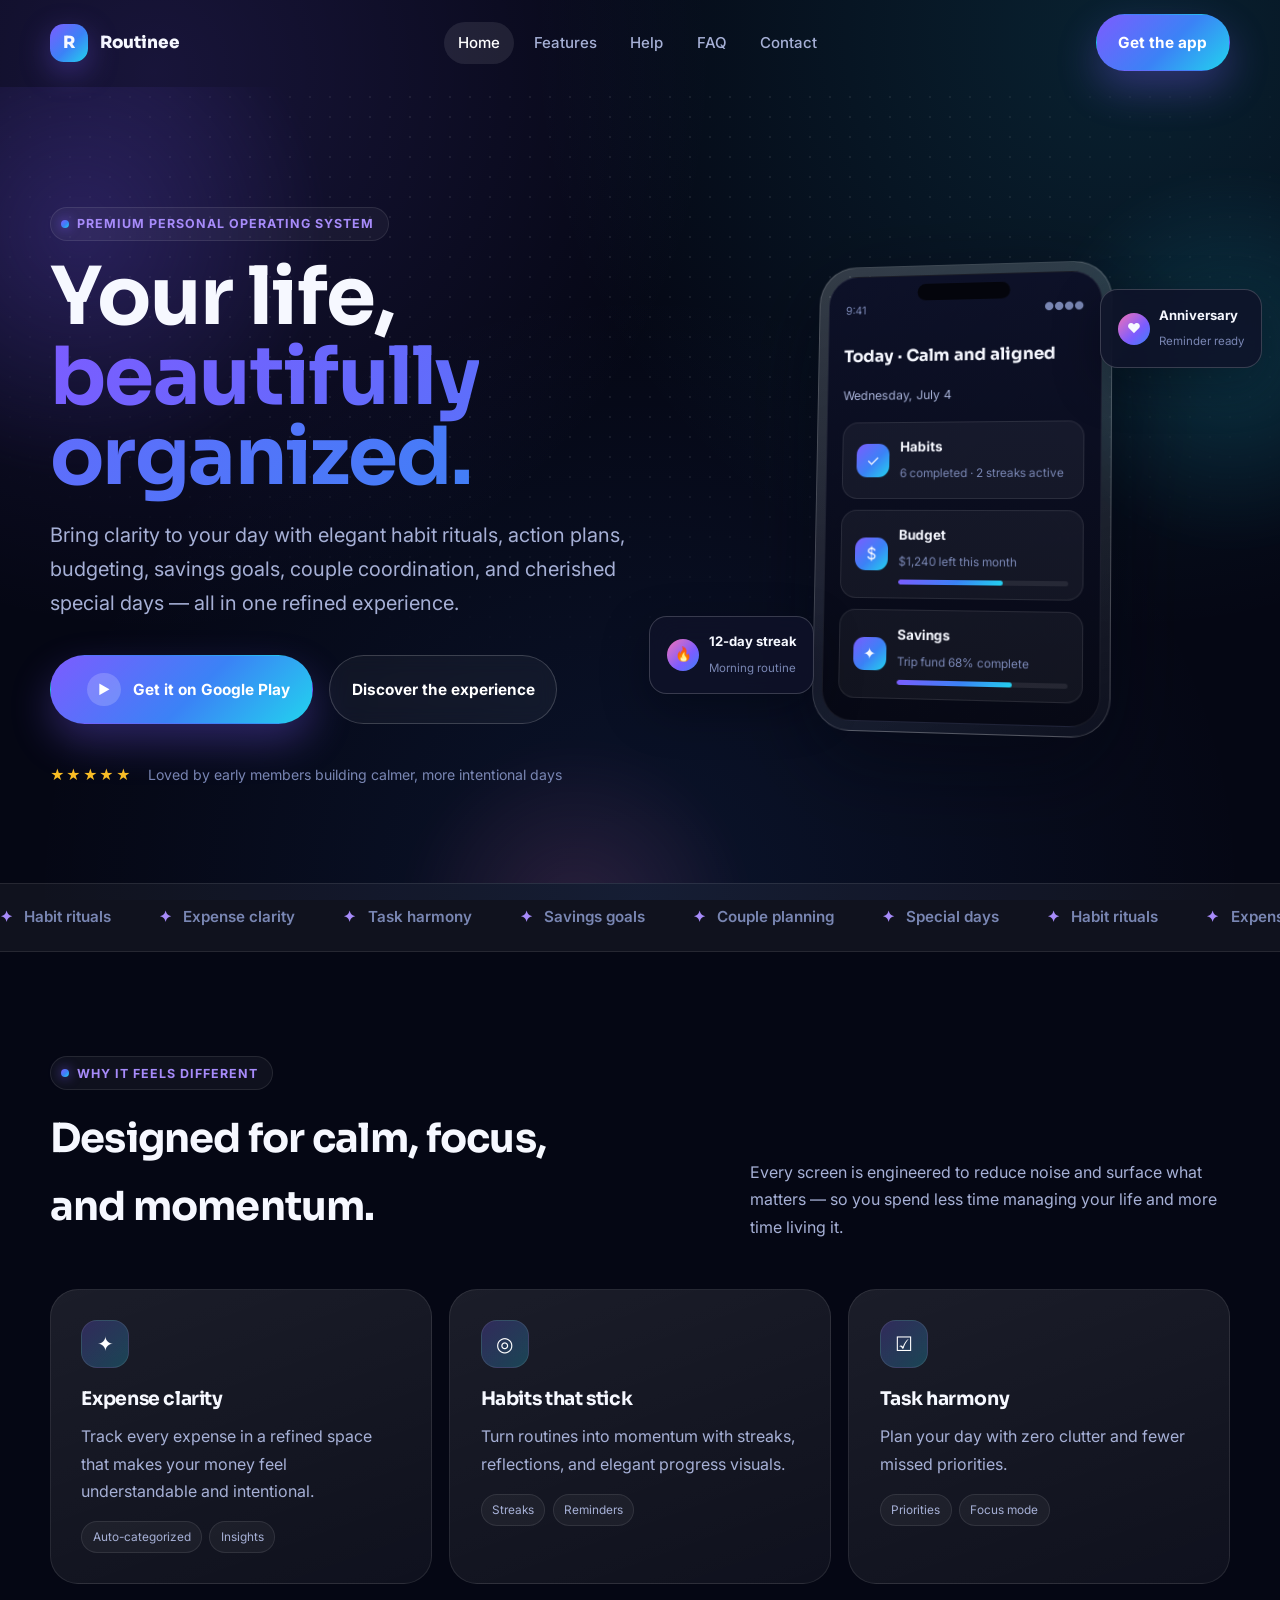
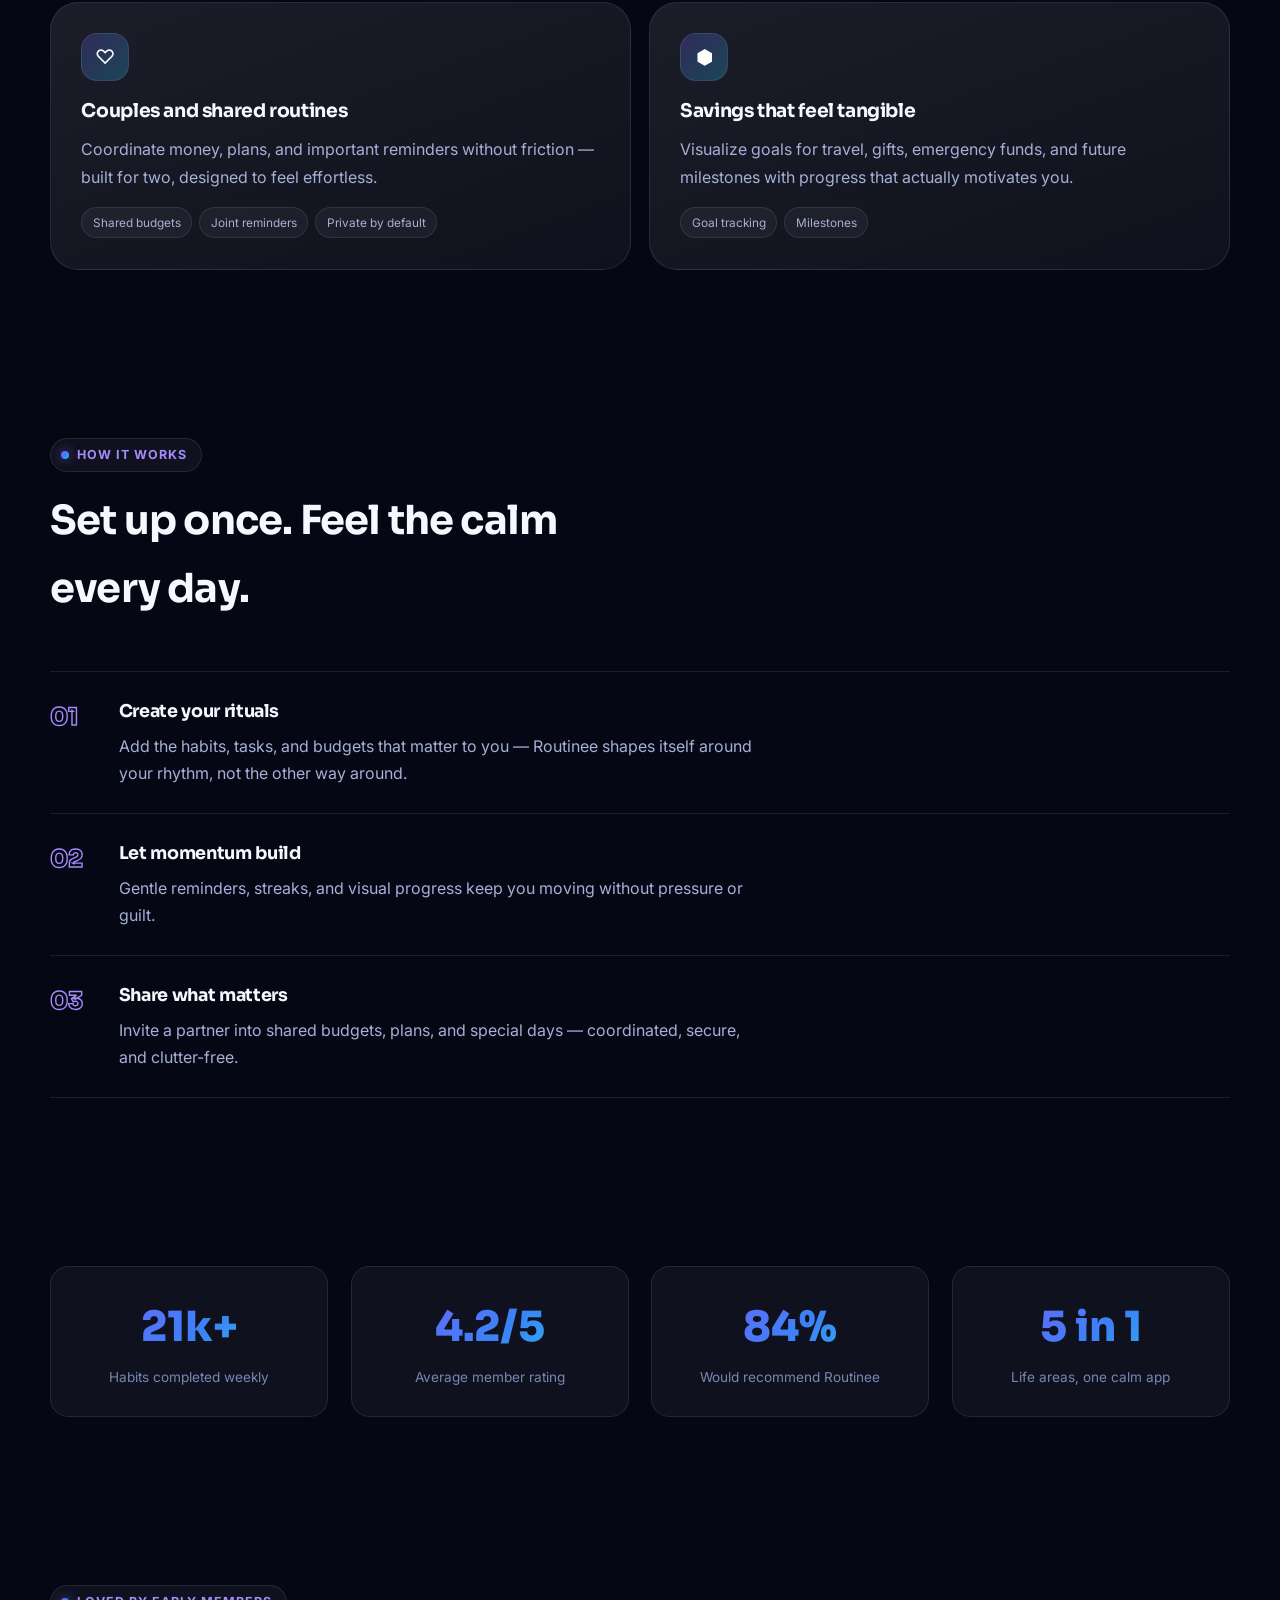
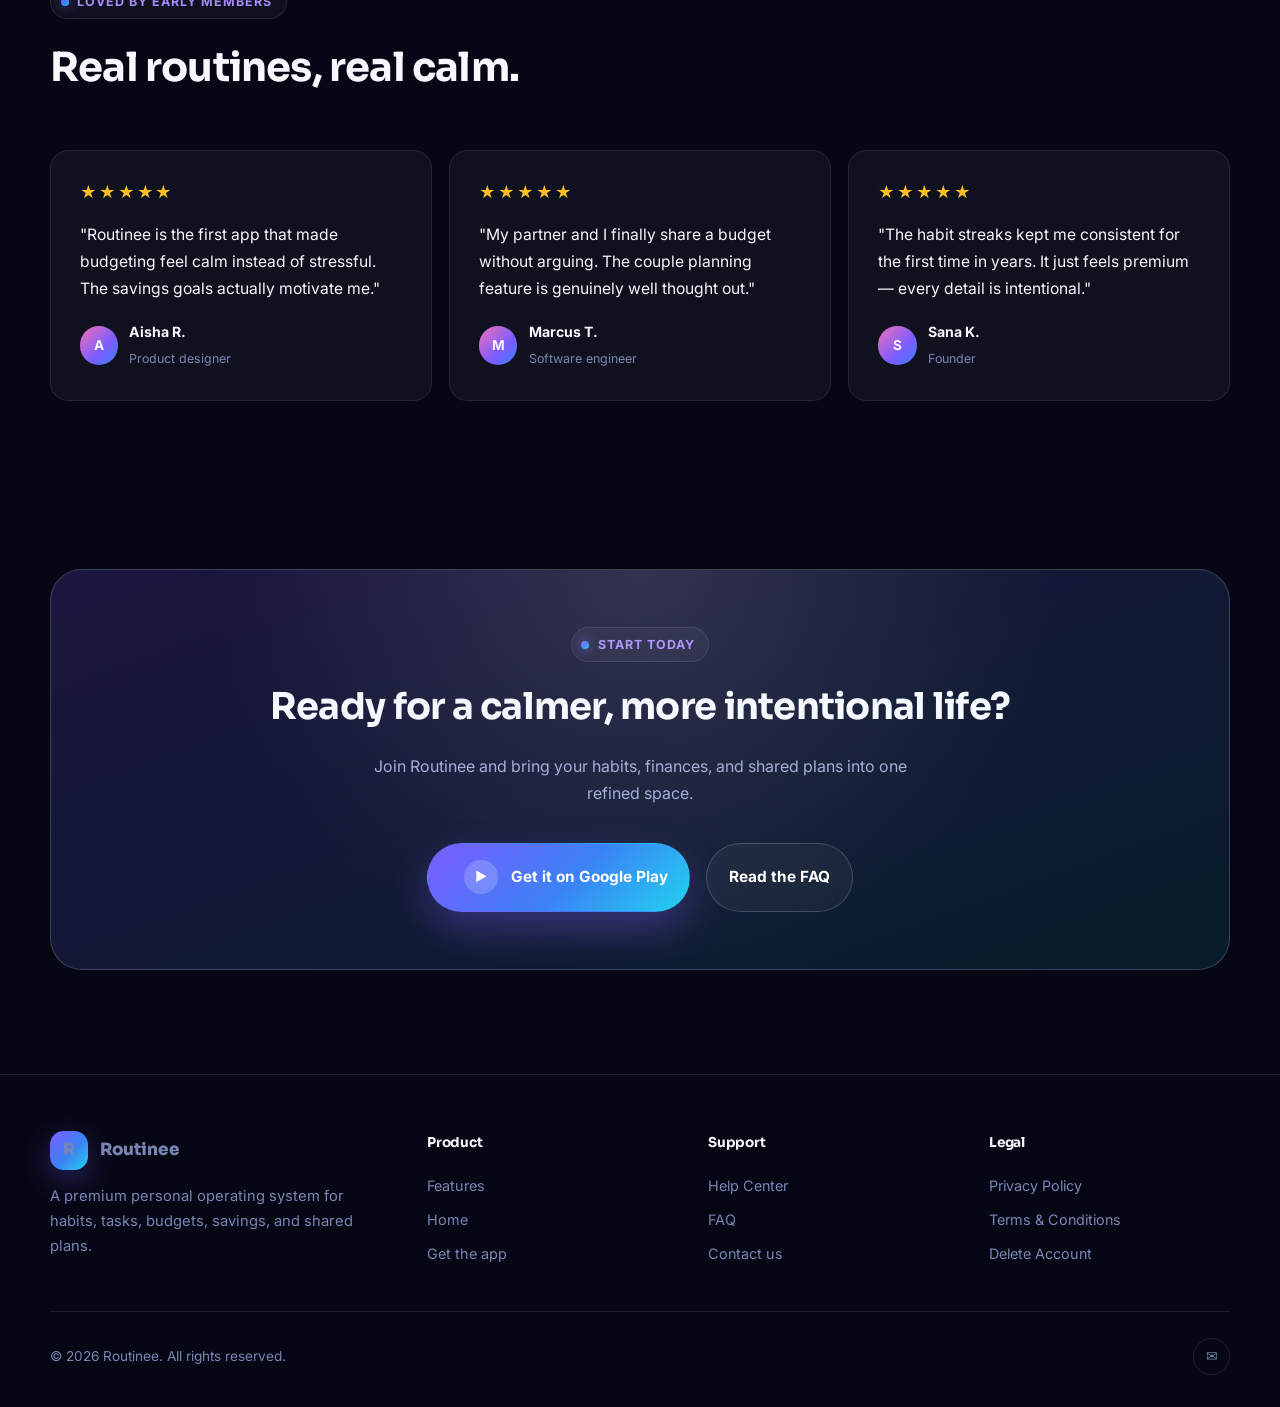
==== commit 40089dc4: "Add account deletion instructions page Adds delete-account.html covering the in-app deletion path (S" ====
--- a/index.html
+++ b/index.html
@@ -286,6 +286,7 @@
             <h4>Legal</h4>
             <a href="privacy.html">Privacy Policy</a>
             <a href="terms.html">Terms & Conditions</a>
+            <a href="delete-account.html">Delete Account</a>
           </div>
         </div>
         <div class="footer-bottom">
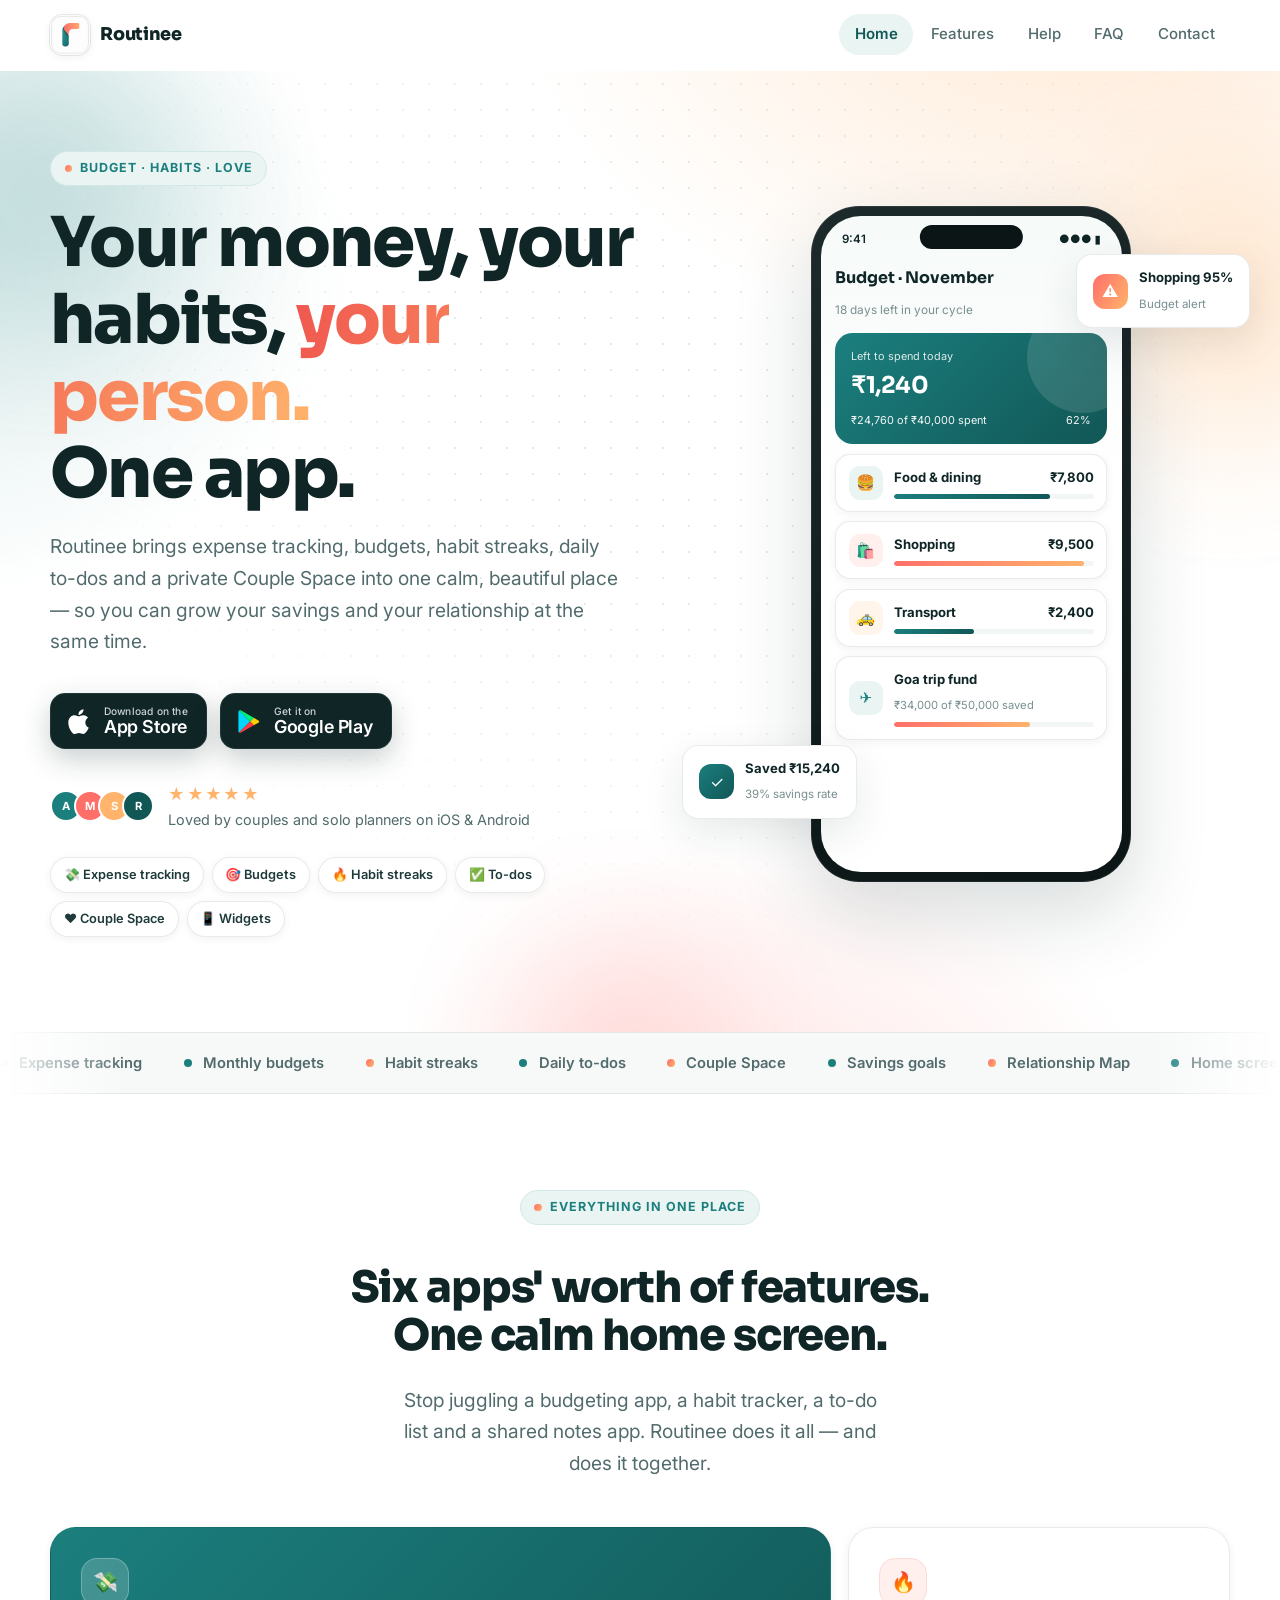
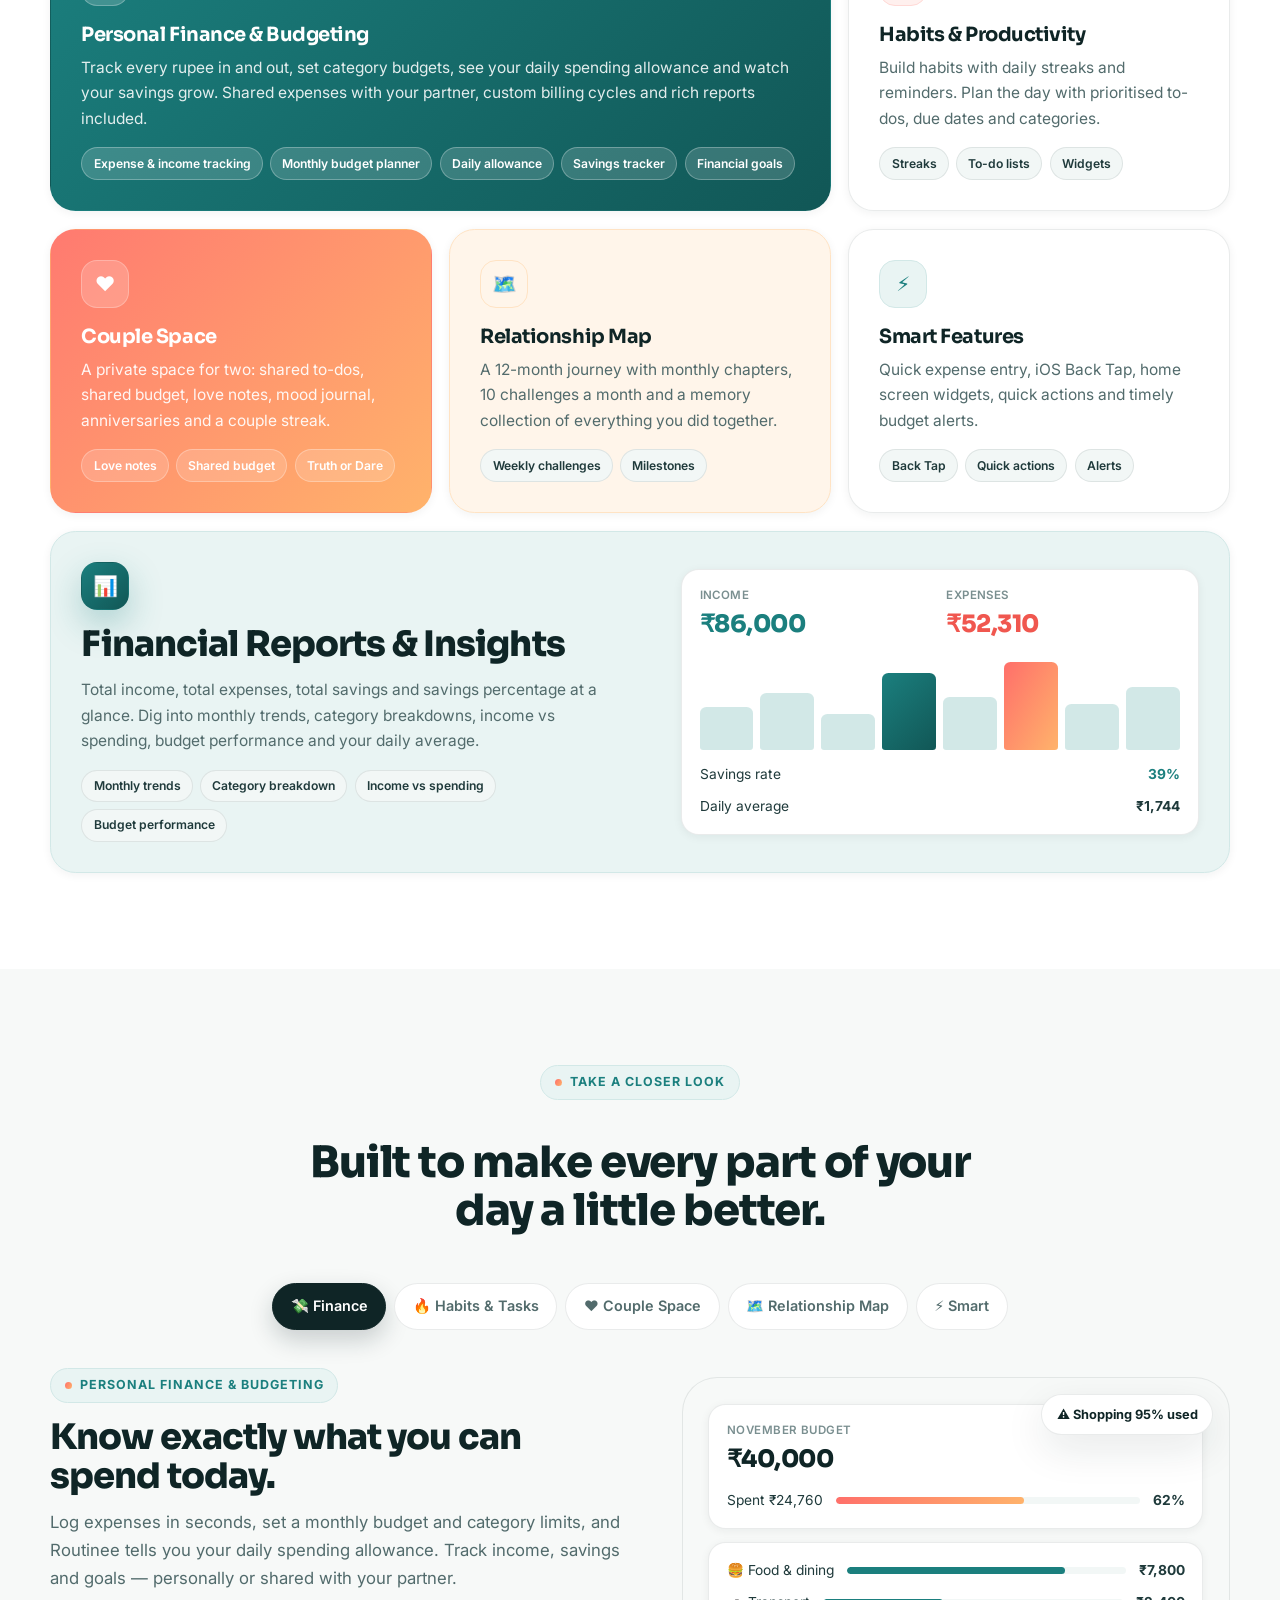
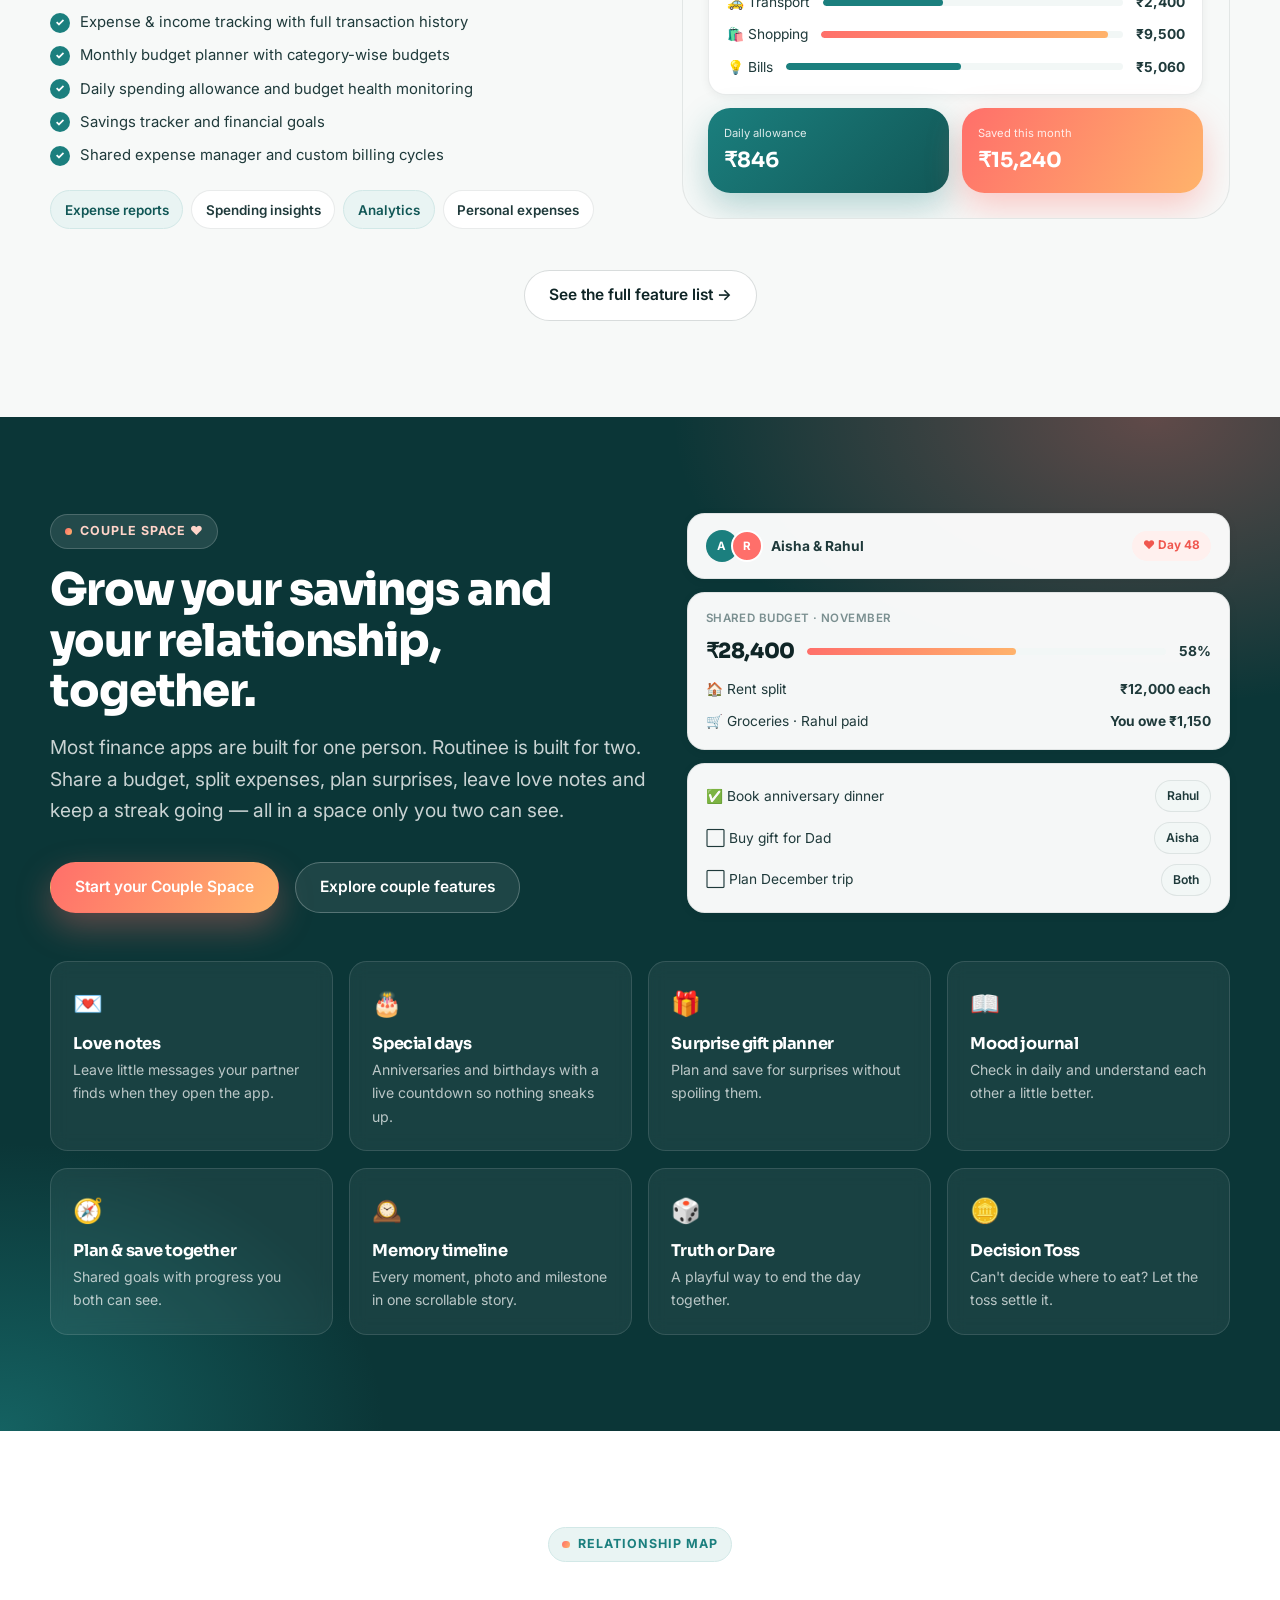
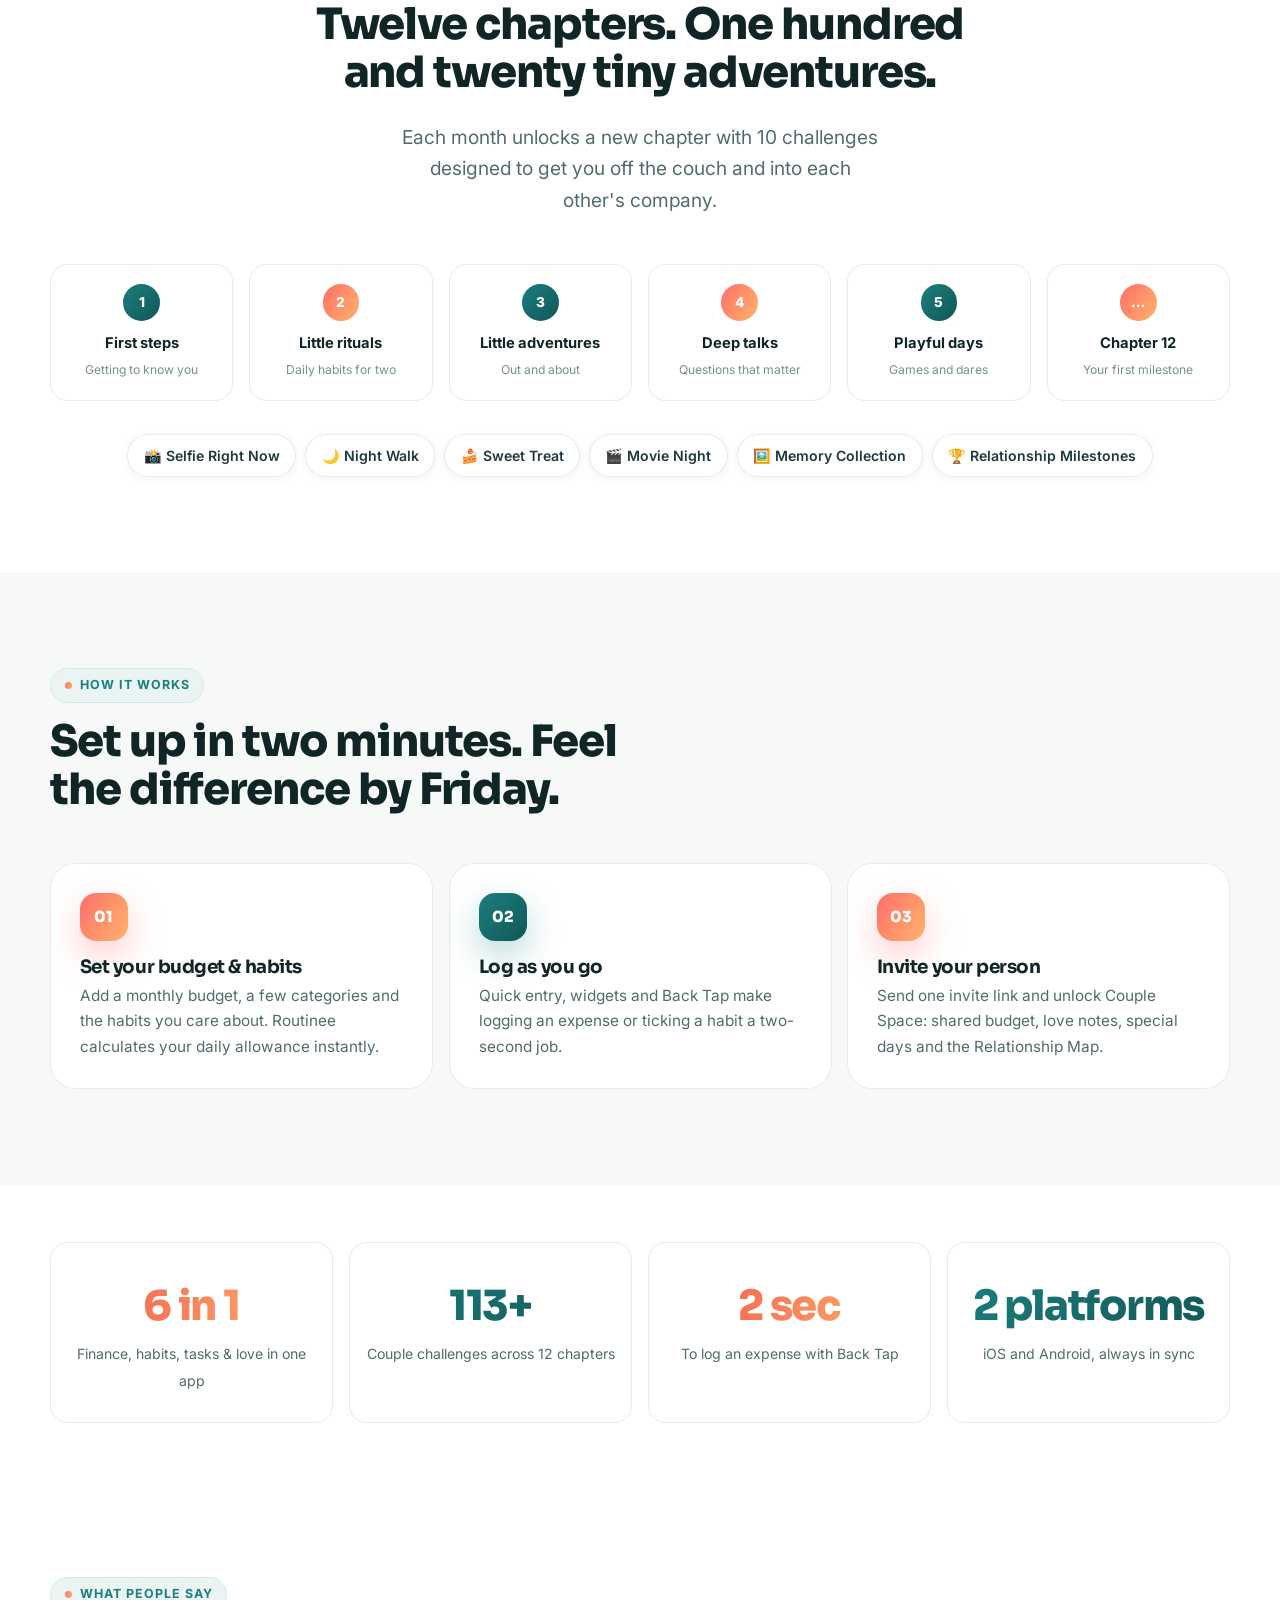
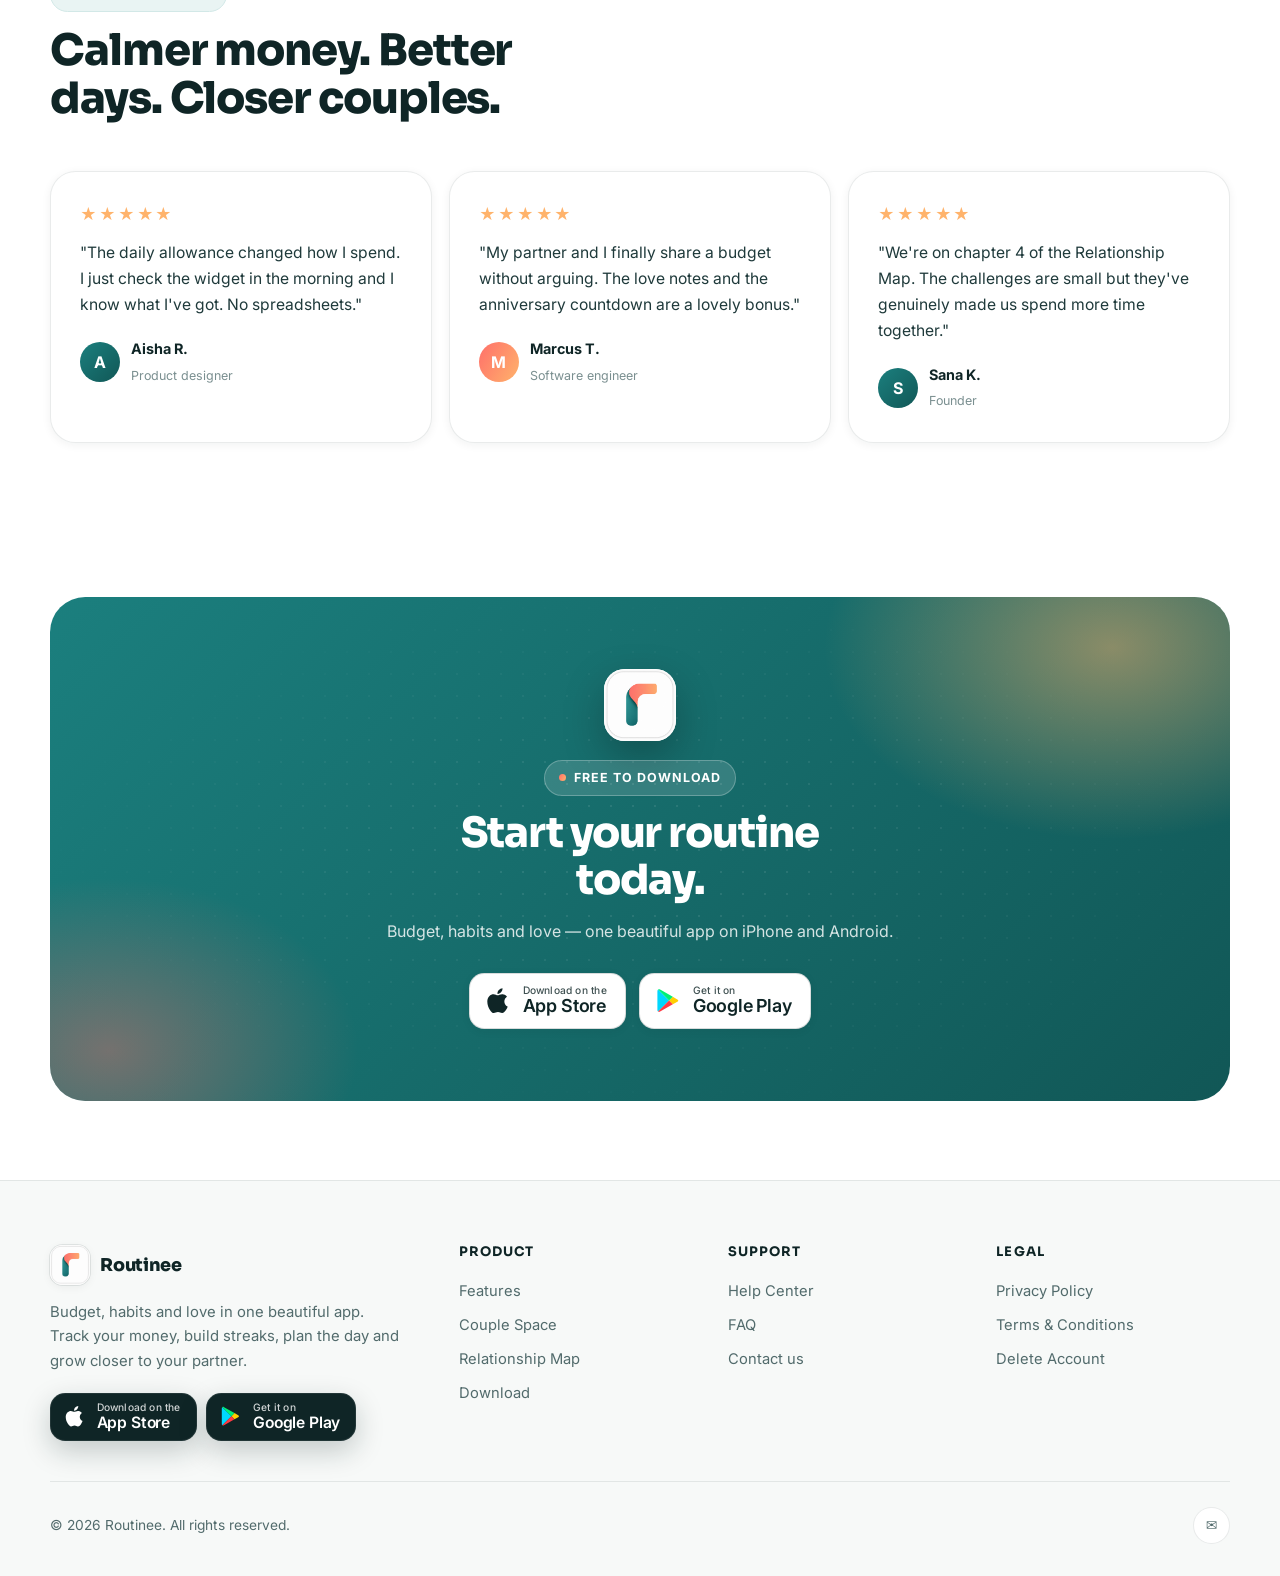
==== commit 080a5686: "Redesign website with logo-matched teal/coral theme, store links, full feature set and mobile respon" ====
--- a/index.html
+++ b/index.html
@@ -2,9 +2,15 @@
 <html lang="en">
   <head>
     <meta charset="UTF-8" />
-    <meta name="viewport" content="width=device-width, initial-scale=1.0" />
-    <meta name="description" content="Routinee is a premium productivity and finance app that helps you manage habits, tasks, budgets, savings, couple planning, and special days." />
-    <title>Routinee — Your life, beautifully organized</title>
+    <meta name="viewport" content="width=device-width, initial-scale=1.0, viewport-fit=cover" />
+    <meta name="description" content="Routinee is the all-in-one app for budgets, habits, tasks and couples. Track expenses, build streaks, plan together and grow your relationship — on iOS and Android." />
+    <meta name="theme-color" content="#1b7f7e" />
+    <meta property="og:title" content="Routinee — Budget, Habits & Love" />
+    <meta property="og:description" content="One beautiful app for your money, your habits and your relationship." />
+    <meta property="og:image" content="logo.png" />
+    <title>Routinee — Budget, Habits & Love</title>
+    <link rel="icon" type="image/png" href="favicon.png" />
+    <link rel="apple-touch-icon" href="apple-touch-icon.png" />
     <link rel="preconnect" href="https://fonts.googleapis.com" />
     <link rel="preconnect" href="https://fonts.gstatic.com" crossorigin />
     <link href="https://fonts.googleapis.com/css2?family=Inter:wght@400;500;600;700;800&family=Sora:wght@600;700;800&display=swap" rel="stylesheet" />
@@ -15,10 +21,7 @@
 
     <header class="site-header">
       <div class="container nav">
-        <a class="brand" href="index.html">
-          <span class="brand-mark">R</span>
-          <span>Routinee</span>
-        </a>
+        <a class="brand" href="index.html"><span class="brand-mark"><img src="logo.png" alt="Routinee logo" width="40" height="40" /></span><span>Routinee</span></a>
         <nav class="nav-links">
           <a href="index.html">Home</a>
           <a href="features.html">Features</a>
@@ -26,34 +29,41 @@
           <a href="faq.html">FAQ</a>
           <a href="contact.html">Contact</a>
         </nav>
-        <div class="nav-cta">
-          <a class="btn btn-primary" href="contact.html">Get the app</a>
-        </div>
         <button class="menu-toggle" aria-label="Toggle menu" aria-expanded="false"><span></span></button>
       </div>
     </header>
 
     <main>
+      <!-- ================= HERO ================= -->
       <section class="hero">
+        <div class="hero-bg"></div>
         <span class="hero-orb o1"></span>
         <span class="hero-orb o2"></span>
         <span class="hero-orb o3"></span>
         <div class="dot-grid"></div>
         <div class="container hero-grid">
           <div class="hero-copy reveal">
-            <span class="eyebrow">Premium personal operating system</span>
-            <h1>Your life,<br /><span class="gradient-text">beautifully organized.</span></h1>
-            <p class="lede">Bring clarity to your day with elegant habit rituals, action plans, budgeting, savings goals, couple coordination, and cherished special days — all in one refined experience.</p>
-            <div class="hero-actions">
-              <a class="btn btn-primary" href="contact.html">
-                <span class="play-badge" aria-hidden="true"><span class="play-icon">▶</span></span>
-                <span>Get it on Google Play</span>
-              </a>
-              <a class="btn btn-secondary" href="features.html">Discover the experience</a>
+            <span class="eyebrow">Budget · Habits · Love</span>
+            <h1>Your money, your habits, <span class="gradient-text">your person.</span><br />One app.</h1>
+            <p class="lede">Routinee brings expense tracking, budgets, habit streaks, daily to-dos and a private Couple Space into one calm, beautiful place — so you can grow your savings and your relationship at the same time.</p>
+            <div class="hero-actions" id="download">
+              <div class="store-badges">
+                <a class="store-badge" href="https://apps.apple.com/in/app/routinee-budget-habits-love/id6797575745" target="_blank" rel="noopener">
+                  <svg viewBox="0 0 24 24" aria-hidden="true"><path fill="currentColor" d="M16.365 1.43c0 1.14-.493 2.27-1.177 3.08-.744.9-1.99 1.57-2.987 1.57-.12 0-.23-.02-.3-.03-.01-.06-.04-.22-.04-.39 0-1.15.572-2.27 1.206-2.98.804-.94 2.142-1.64 3.248-1.68.03.13.05.28.05.43zm4.565 15.71c-.03.07-.463 1.58-1.518 3.12-.945 1.34-1.94 2.71-3.43 2.71-1.517 0-1.9-.88-3.63-.88-1.698 0-2.302.91-3.67.91-1.377 0-2.332-1.26-3.428-2.8-1.287-1.82-2.323-4.63-2.323-7.28 0-4.28 2.797-6.55 5.552-6.55 1.448 0 2.675.95 3.6.95.865 0 2.222-1.01 3.902-1.01.613 0 2.886.06 4.374 2.19-.13.09-2.383 1.37-2.383 4.19 0 3.26 2.854 4.42 2.955 4.45z"/></svg>
+                  <div><small>Download on the</small><strong>App Store</strong></div>
+                </a>
+                <a class="store-badge" href="https://play.google.com/store/apps/details?id=com.routinee.app" target="_blank" rel="noopener">
+                  <svg viewBox="0 0 24 24" aria-hidden="true"><path fill="#00D7FE" d="M3.6 2.3 13.3 12 3.6 21.7c-.4-.3-.6-.8-.6-1.4V3.7c0-.6.2-1.1.6-1.4z"/><path fill="#FFCE00" d="m16.6 15.3-3.3-3.3 3.3-3.3 4 2.3c1.1.6 1.1 1.4 0 2z"/><path fill="#FF3A44" d="M16.6 15.3 13.3 12 3.6 21.7c.5.4 1.1.4 1.8 0z"/><path fill="#00F076" d="M16.6 8.7 5.4 2.3c-.7-.4-1.3-.4-1.8 0L13.3 12z"/></svg>
+                  <div><small>Get it on</small><strong>Google Play</strong></div>
+                </a>
+              </div>
             </div>
             <div class="hero-proof">
-              <span class="stars">★★★★★</span>
-              <span>Loved by early members building calmer, more intentional days</span>
+              <div class="proof-avatars"><span>A</span><span>M</span><span>S</span><span>R</span></div>
+              <div><span class="stars">★★★★★</span><br />Loved by couples and solo planners on iOS &amp; Android</div>
+            </div>
+            <div class="hero-pills">
+              <span>💸 Expense tracking</span><span>🎯 Budgets</span><span>🔥 Habit streaks</span><span>✅ To-dos</span><span>❤️ Couple Space</span><span>📱 Widgets</span>
             </div>
           </div>
 
@@ -61,30 +71,41 @@
             <div class="phone">
               <div class="phone-screen">
                 <div class="phone-notch"></div>
-                <div class="phone-status"><span>9:41</span><span>●●●●</span></div>
+                <div class="phone-status"><span>9:41</span><span>●●● ▮</span></div>
                 <div class="phone-body">
-                  <div class="phone-greet">Today · Calm and aligned</div>
-                  <div class="phone-sub">Wednesday, July 4</div>
+                  <div class="phone-greet">Budget · November</div>
+                  <div class="phone-sub">18 days left in your cycle</div>
+                  <div class="phone-hero-card">
+                    <small>Left to spend today</small>
+                    <strong>₹1,240</strong>
+                    <div class="row"><span>₹24,760 of ₹40,000 spent</span><span>62%</span></div>
+                  </div>
                   <div class="mini-card">
-                    <span class="mini-icon">✓</span>
-                    <div>
-                      <strong>Habits</strong>
-                      <small>6 completed · 2 streaks active</small>
+                    <span class="mini-icon">🍔</span>
+                    <div style="flex:1">
+                      <strong>Food &amp; dining <span style="float:right">₹7,800</span></strong>
+                      <div class="mini-progress is-teal"><span style="width:78%"></span></div>
                     </div>
                   </div>
                   <div class="mini-card">
-                    <span class="mini-icon">$</span>
+                    <span class="mini-icon is-coral">🛍️</span>
                     <div style="flex:1">
-                      <strong>Budget</strong>
-                      <small>$1,240 left this month</small>
-                      <div class="mini-progress"><span style="width:62%"></span></div>
+                      <strong>Shopping <span style="float:right">₹9,500</span></strong>
+                      <div class="mini-progress"><span style="width:95%"></span></div>
                     </div>
                   </div>
                   <div class="mini-card">
-                    <span class="mini-icon">✦</span>
+                    <span class="mini-icon is-peach">🚕</span>
                     <div style="flex:1">
-                      <strong>Savings</strong>
-                      <small>Trip fund 68% complete</small>
+                      <strong>Transport <span style="float:right">₹2,400</span></strong>
+                      <div class="mini-progress is-teal"><span style="width:40%"></span></div>
+                    </div>
+                  </div>
+                  <div class="mini-card">
+                    <span class="mini-icon">✈️</span>
+                    <div style="flex:1">
+                      <strong>Goa trip fund</strong>
+                      <small>₹34,000 of ₹50,000 saved</small>
                       <div class="mini-progress"><span style="width:68%"></span></div>
                     </div>
                   </div>
@@ -92,168 +113,438 @@
               </div>
             </div>
             <div class="floating-chip fc-1">
-              <span class="chip-dot">♥</span>
-              <div>
-                <strong>Anniversary</strong>
-                <small>Reminder ready</small>
-              </div>
+              <span class="chip-dot">⚠️</span>
+              <div><strong>Shopping 95%</strong><small>Budget alert</small></div>
             </div>
             <div class="floating-chip fc-2">
-              <span class="chip-dot">🔥</span>
-              <div>
-                <strong>12-day streak</strong>
-                <small>Morning routine</small>
-              </div>
-            </div>
-          </div>
-        </div>
-      </section>
-
-      <div class="marquee-wrap">
+              <span class="chip-dot is-teal">✓</span>
+              <div><strong>Saved ₹15,240</strong><small>39% savings rate</small></div>
+            </div>
+          </div>
+        </div>
+      </section>
+
+      <div class="marquee-wrap" aria-hidden="true">
         <div class="marquee">
-          <span>Habit rituals</span><span>Expense clarity</span><span>Task harmony</span><span>Savings goals</span><span>Couple planning</span><span>Special days</span>
-          <span>Habit rituals</span><span>Expense clarity</span><span>Task harmony</span><span>Savings goals</span><span>Couple planning</span><span>Special days</span>
+          <span>Expense tracking</span><span>Monthly budgets</span><span>Habit streaks</span><span>Daily to-dos</span><span>Couple Space</span><span>Savings goals</span><span>Relationship Map</span><span>Home screen widgets</span><span>Love notes</span><span>Spending insights</span>
+          <span>Expense tracking</span><span>Monthly budgets</span><span>Habit streaks</span><span>Daily to-dos</span><span>Couple Space</span><span>Savings goals</span><span>Relationship Map</span><span>Home screen widgets</span><span>Love notes</span><span>Spending insights</span>
         </div>
       </div>
 
+      <!-- ================= SIX AREAS ================= -->
       <section class="section">
         <div class="container">
-          <div class="section-head reveal">
-            <div>
-              <span class="eyebrow">Why it feels different</span>
-              <h2 style="margin-top:0.9rem;">Designed for calm, focus, and momentum.</h2>
-            </div>
-            <p class="lede">Every screen is engineered to reduce noise and surface what matters — so you spend less time managing your life and more time living it.</p>
+          <div class="section-head is-center reveal">
+            <span class="eyebrow">Everything in one place</span>
+            <h2>Six apps' worth of features. One calm home screen.</h2>
+            <p class="lede">Stop juggling a budgeting app, a habit tracker, a to-do list and a shared notes app. Routinee does it all — and does it together.</p>
           </div>
           <div class="bento">
-            <article class="card span-4 reveal">
-              <div class="icon-bubble">✦</div>
-              <h3>Expense clarity</h3>
-              <p>Track every expense in a refined space that makes your money feel understandable and intentional.</p>
-              <div class="tag-row"><span class="tag">Auto-categorized</span><span class="tag">Insights</span></div>
+            <article class="card span-8 is-teal reveal">
+              <div class="icon-bubble">💸</div>
+              <h3>Personal Finance &amp; Budgeting</h3>
+              <p>Track every rupee in and out, set category budgets, see your daily spending allowance and watch your savings grow. Shared expenses with your partner, custom billing cycles and rich reports included.</p>
+              <div class="tag-row"><span class="tag">Expense &amp; income tracking</span><span class="tag">Monthly budget planner</span><span class="tag">Daily allowance</span><span class="tag">Savings tracker</span><span class="tag">Financial goals</span></div>
             </article>
             <article class="card span-4 reveal" style="--delay:80ms">
-              <div class="icon-bubble">◎</div>
-              <h3>Habits that stick</h3>
-              <p>Turn routines into momentum with streaks, reflections, and elegant progress visuals.</p>
-              <div class="tag-row"><span class="tag">Streaks</span><span class="tag">Reminders</span></div>
+              <div class="icon-bubble is-coral">🔥</div>
+              <h3>Habits &amp; Productivity</h3>
+              <p>Build habits with daily streaks and reminders. Plan the day with prioritised to-dos, due dates and categories.</p>
+              <div class="tag-row"><span class="tag">Streaks</span><span class="tag">To-do lists</span><span class="tag">Widgets</span></div>
+            </article>
+            <article class="card span-4 is-coral reveal">
+              <div class="icon-bubble">❤️</div>
+              <h3>Couple Space</h3>
+              <p>A private space for two: shared to-dos, shared budget, love notes, mood journal, anniversaries and a couple streak.</p>
+              <div class="tag-row"><span class="tag">Love notes</span><span class="tag">Shared budget</span><span class="tag">Truth or Dare</span></div>
+            </article>
+            <article class="card span-4 is-peach reveal" style="--delay:80ms">
+              <div class="icon-bubble is-peach">🗺️</div>
+              <h3>Relationship Map</h3>
+              <p>A 12-month journey with monthly chapters, 10 challenges a month and a memory collection of everything you did together.</p>
+              <div class="tag-row"><span class="tag">Weekly challenges</span><span class="tag">Milestones</span></div>
             </article>
             <article class="card span-4 reveal" style="--delay:160ms">
-              <div class="icon-bubble">☑</div>
-              <h3>Task harmony</h3>
-              <p>Plan your day with zero clutter and fewer missed priorities.</p>
-              <div class="tag-row"><span class="tag">Priorities</span><span class="tag">Focus mode</span></div>
-            </article>
-            <article class="card span-6 reveal">
-              <div class="icon-bubble">♡</div>
-              <h3>Couples and shared routines</h3>
-              <p>Coordinate money, plans, and important reminders without friction — built for two, designed to feel effortless.</p>
-              <div class="tag-row"><span class="tag">Shared budgets</span><span class="tag">Joint reminders</span><span class="tag">Private by default</span></div>
-            </article>
-            <article class="card span-6 reveal" style="--delay:80ms">
-              <div class="icon-bubble">⬢</div>
-              <h3>Savings that feel tangible</h3>
-              <p>Visualize goals for travel, gifts, emergency funds, and future milestones with progress that actually motivates you.</p>
-              <div class="tag-row"><span class="tag">Goal tracking</span><span class="tag">Milestones</span></div>
-            </article>
-          </div>
-        </div>
-      </section>
-
-      <section class="section section-tight">
+              <div class="icon-bubble">⚡</div>
+              <h3>Smart Features</h3>
+              <p>Quick expense entry, iOS Back Tap, home screen widgets, quick actions and timely budget alerts.</p>
+              <div class="tag-row"><span class="tag">Back Tap</span><span class="tag">Quick actions</span><span class="tag">Alerts</span></div>
+            </article>
+            <article class="card span-12 is-tint reveal">
+              <div class="feature-split">
+                <div>
+                  <div class="icon-bubble is-solid-teal">📊</div>
+                  <h3>Financial Reports &amp; Insights</h3>
+                  <p>Total income, total expenses, total savings and savings percentage at a glance. Dig into monthly trends, category breakdowns, income vs spending, budget performance and your daily average.</p>
+                  <div class="tag-row"><span class="tag">Monthly trends</span><span class="tag">Category breakdown</span><span class="tag">Income vs spending</span><span class="tag">Budget performance</span></div>
+                </div>
+                <div class="ui-card">
+                  <div class="ui-grid-2">
+                    <div><div class="k">Income</div><div class="v up">₹86,000</div></div>
+                    <div><div class="k">Expenses</div><div class="v down">₹52,310</div></div>
+                  </div>
+                  <div class="bars" aria-hidden="true"><i style="height:45%"></i><i style="height:60%"></i><i style="height:38%"></i><i class="hi" style="height:80%"></i><i style="height:55%"></i><i class="c" style="height:92%"></i><i style="height:48%"></i><i style="height:66%"></i></div>
+                  <div class="ui-row" style="margin-top:0.8rem"><span>Savings rate</span><b class="teal-text">39%</b></div>
+                  <div class="ui-row"><span>Daily average</span><b>₹1,744</b></div>
+                </div>
+              </div>
+            </article>
+          </div>
+        </div>
+      </section>
+
+      <!-- ================= FEATURE TABS ================= -->
+      <section class="section section-soft" id="features">
+        <div class="container">
+          <div class="section-head is-center reveal">
+            <span class="eyebrow">Take a closer look</span>
+            <h2>Built to make every part of your day a little better.</h2>
+          </div>
+
+          <div class="feature-tabs reveal" role="tablist" aria-label="Feature areas">
+            <button class="is-active" role="tab" aria-selected="true" data-tab="finance">💸 Finance</button>
+            <button role="tab" aria-selected="false" data-tab="habits">🔥 Habits &amp; Tasks</button>
+            <button role="tab" aria-selected="false" data-tab="couple">❤️ Couple Space</button>
+            <button role="tab" aria-selected="false" data-tab="map">🗺️ Relationship Map</button>
+            <button role="tab" aria-selected="false" data-tab="smart">⚡ Smart</button>
+          </div>
+
+          <!-- Finance -->
+          <div class="feature-panel is-active" data-panel="finance" role="tabpanel">
+            <div class="feature-split">
+              <div>
+                <span class="eyebrow">Personal finance &amp; budgeting</span>
+                <h3>Know exactly what you can spend today.</h3>
+                <p class="lede">Log expenses in seconds, set a monthly budget and category limits, and Routinee tells you your daily spending allowance. Track income, savings and goals — personally or shared with your partner.</p>
+                <ul class="check-list">
+                  <li>Expense &amp; income tracking with full transaction history</li>
+                  <li>Monthly budget planner with category-wise budgets</li>
+                  <li>Daily spending allowance and budget health monitoring</li>
+                  <li>Savings tracker and financial goals</li>
+                  <li>Shared expense manager and custom billing cycles</li>
+                </ul>
+                <div class="pill-cloud"><span class="hi">Expense reports</span><span>Spending insights</span><span class="hi">Analytics</span><span>Personal expenses</span></div>
+              </div>
+              <div class="visual">
+                <div class="ui-card">
+                  <div class="k">November budget</div>
+                  <div class="v">₹40,000</div>
+                  <div class="ui-row" style="margin-top:0.6rem"><span>Spent ₹24,760</span><span class="bar"><span style="width:62%"></span></span><b>62%</b></div>
+                </div>
+                <div class="ui-card">
+                  <div class="ui-row"><span>🍔 Food &amp; dining</span><span class="bar t"><span style="width:78%"></span></span><b>₹7,800</b></div>
+                  <div class="ui-row"><span>🚕 Transport</span><span class="bar t"><span style="width:40%"></span></span><b>₹2,400</b></div>
+                  <div class="ui-row"><span>🛍️ Shopping</span><span class="bar"><span style="width:95%"></span></span><b>₹9,500</b></div>
+                  <div class="ui-row"><span>💡 Bills</span><span class="bar t"><span style="width:52%"></span></span><b>₹5,060</b></div>
+                </div>
+                <div class="ui-grid-2">
+                  <div class="widget"><small>Daily allowance</small><strong>₹846</strong></div>
+                  <div class="widget c"><small>Saved this month</small><strong>₹15,240</strong></div>
+                </div>
+                <span class="sticker" style="top:1rem; right:1rem;">⚠️ Shopping 95% used</span>
+              </div>
+            </div>
+          </div>
+
+          <!-- Habits -->
+          <div class="feature-panel" data-panel="habits" role="tabpanel">
+            <div class="feature-split is-flipped">
+              <div>
+                <span class="eyebrow is-coral">Habits &amp; productivity</span>
+                <h3>Small daily wins that add up to big streaks.</h3>
+                <p class="lede">Create habits, get gentle reminders and keep your streaks alive. Plan the day with to-dos that have priorities, due dates and categories — and track daily progress from a home screen widget.</p>
+                <ul class="check-list is-coral">
+                  <li>Habit tracker with daily streaks and reminders</li>
+                  <li>Daily to-do lists and task management</li>
+                  <li>Task priorities, due dates and categories</li>
+                  <li>Daily progress tracking</li>
+                  <li>Home screen widgets for iOS and Android</li>
+                </ul>
+              </div>
+              <div class="visual">
+                <div class="ui-card">
+                  <div class="ui-row"><b>🏃 Morning run</b><span class="heart-badge">🔥 12 days</span></div>
+                  <div class="streak-grid" aria-hidden="true">
+                    <i class="on"></i><i class="on"></i><i class="on"></i><i class="on"></i><i class="on"></i><i class="on"></i><i class="on"></i>
+                    <i class="on"></i><i class="on"></i><i class="on"></i><i class="on"></i><i class="hot"></i><i></i><i></i>
+                  </div>
+                </div>
+                <div class="ui-card">
+                  <div class="k" style="margin-bottom:0.5rem">Today's tasks · 3 of 5 done</div>
+                  <div class="ui-row"><span>✅ <s style="color:var(--muted-2)">Pay electricity bill</s></span><span class="tag">High</span></div>
+                  <div class="ui-row"><span>✅ <s style="color:var(--muted-2)">Book dentist</s></span><span class="tag">Health</span></div>
+                  <div class="ui-row"><span>⬜ Finish client proposal</span><span class="tag" style="background:var(--coral-50);border-color:#ffd9d6;color:var(--coral-600)">Due 5pm</span></div>
+                  <div class="ui-row"><span>⬜ Call mom</span><span class="tag">Personal</span></div>
+                </div>
+                <div class="ui-grid-2">
+                  <div class="widget"><small>Habits today</small><strong>4 / 6 ✓</strong></div>
+                  <div class="widget c"><small>Best streak</small><strong>31 days</strong></div>
+                </div>
+              </div>
+            </div>
+          </div>
+
+          <!-- Couple -->
+          <div class="feature-panel" data-panel="couple" role="tabpanel">
+            <div class="feature-split">
+              <div>
+                <span class="eyebrow is-coral">Couple Space ❤️</span>
+                <h3>A private little world for the two of you.</h3>
+                <p class="lede">Invite your partner and unlock a shared space: plan together, budget together, leave love notes, log your moods, count down to special days and keep a couple streak alive.</p>
+                <ul class="check-list is-coral">
+                  <li>Shared couple to-do list, planner, budget and expenses</li>
+                  <li>Love notes, mood journal and daily motivation</li>
+                  <li>Special days, anniversaries and anniversary countdown</li>
+                  <li>Surprise gift planner and memory timeline</li>
+                  <li>Couple streak, Truth or Dare and Decision Toss</li>
+                </ul>
+              </div>
+              <div class="visual is-coral">
+                <div class="note">Can't stop thinking about last night's walk. Thank you for being you. 🌙<small>Love note from Rahul · 8:12 am</small></div>
+                <div class="ui-card">
+                  <div class="k">Anniversary countdown</div>
+                  <div class="countdown" style="margin-top:0.5rem"><div><strong>12</strong><small>days</small></div><div><strong>06</strong><small>hrs</small></div><div><strong>41</strong><small>min</small></div></div>
+                </div>
+                <div class="ui-card">
+                  <div class="ui-row"><span>🎁 Surprise: weekend getaway</span><span class="bar"><span style="width:70%"></span></span><b>₹14k</b></div>
+                  <div class="ui-row"><span>😊 Mood today</span><b>Both: Happy</b></div>
+                  <div class="ui-row"><span>❤️ Couple streak</span><b class="teal-text">Day 48</b></div>
+                </div>
+              </div>
+            </div>
+          </div>
+
+          <!-- Map -->
+          <div class="feature-panel" data-panel="map" role="tabpanel">
+            <div class="feature-split is-flipped">
+              <div>
+                <span class="eyebrow">Relationship Map</span>
+                <h3>A 12-month journey, one chapter at a time.</h3>
+                <p class="lede">Every month opens a new chapter with 10 playful challenges — a selfie right now, a night walk, a sweet treat, a movie night. Complete them, collect memories and unlock relationship milestones.</p>
+                <ul class="check-list">
+                  <li>12-month relationship journey with monthly chapters</li>
+                  <li>Weekly relationship challenges · 10 per month</li>
+                  <li>Selfie Right Now, Night Walk, Sweet Treat, Movie Night and more</li>
+                  <li>Memory collection with photos</li>
+                  <li>Relationship milestones</li>
+                </ul>
+              </div>
+              <div class="visual is-teal">
+                <div class="ui-card">
+                  <div class="ui-row"><b>Chapter 3 · Little adventures</b><span class="heart-badge">7 / 10</span></div>
+                  <div class="ui-row" style="margin-top:0.6rem"><span class="bar t"><span style="width:70%"></span></span></div>
+                </div>
+                <div class="ui-card">
+                  <div class="ui-row"><span>📸 Selfie right now</span><b class="teal-text">Done</b></div>
+                  <div class="ui-row"><span>🌙 Night walk</span><b class="teal-text">Done</b></div>
+                  <div class="ui-row"><span>🍰 Sweet treat</span><b style="color:var(--coral-600)">This week</b></div>
+                  <div class="ui-row"><span>🎬 Movie night</span><b style="color:var(--muted-2)">Locked</b></div>
+                </div>
+                <div class="ui-card">
+                  <div class="k">Memories collected</div>
+                  <div class="v">24 📷</div>
+                </div>
+              </div>
+            </div>
+          </div>
+
+          <!-- Smart -->
+          <div class="feature-panel" data-panel="smart" role="tabpanel">
+            <div class="feature-split">
+              <div>
+                <span class="eyebrow">Smart features</span>
+                <h3>Log an expense before you've put your phone away.</h3>
+                <p class="lede">Double-tap the back of your iPhone to add an expense, glance at a widget for today's allowance, and let reminders and budget alerts keep you on track without opening the app.</p>
+                <ul class="check-list">
+                  <li>Quick expense entry and quick actions</li>
+                  <li>iOS Back Tap integration</li>
+                  <li>iOS &amp; Android home screen widgets</li>
+                  <li>Expense reminders, budget alerts and daily notifications</li>
+                  <li>Spending analytics</li>
+                </ul>
+              </div>
+              <div class="visual">
+                <div class="ui-grid-2">
+                  <div class="widget"><small>Today you can spend</small><strong>₹846</strong></div>
+                  <div class="widget c"><small>Habits</small><strong>4 / 6</strong></div>
+                </div>
+                <div class="ui-card">
+                  <div class="ui-row"><span>📲 Back Tap</span><b>Add expense</b></div>
+                  <div class="ui-row"><span>🔔 Budget alert</span><b>At 80% used</b></div>
+                  <div class="ui-row"><span>⏰ Daily reminder</span><b>9:00 pm</b></div>
+                </div>
+                <div class="note" style="padding-right:2.4rem">You've hit 80% of your Shopping budget with 12 days to go. Slow down a little? 🛍️<small>Routinee · just now</small></div>
+              </div>
+            </div>
+          </div>
+
+          <div style="text-align:center; margin-top:2.6rem" class="reveal">
+            <a class="btn btn-secondary" href="features.html">See the full feature list →</a>
+          </div>
+        </div>
+      </section>
+
+      <!-- ================= COUPLE SPACE ================= -->
+      <section class="section couple-section">
+        <div class="container">
+          <div class="couple-hero">
+            <div class="reveal">
+              <span class="eyebrow">Couple Space ❤️</span>
+              <h2>Grow your savings and your relationship, together.</h2>
+              <p class="lede">Most finance apps are built for one person. Routinee is built for two. Share a budget, split expenses, plan surprises, leave love notes and keep a streak going — all in a space only you two can see.</p>
+              <div class="hero-actions">
+                <a class="btn btn-primary" href="#download">Start your Couple Space</a>
+                <a class="btn btn-secondary" style="background:rgba(255,255,255,0.08);color:#fff;border-color:rgba(255,255,255,0.25)" href="features.html#couple">Explore couple features</a>
+              </div>
+            </div>
+            <div class="couple-visual reveal" style="--delay:120ms">
+              <div class="ui-card">
+                <div class="ui-row">
+                  <span style="display:flex;align-items:center;gap:0.5rem"><span class="ui-avatar" style="background:var(--teal)">A</span><span class="ui-avatar" style="background:var(--coral);margin-left:-0.9rem;border:2px solid #fff">R</span><b>Aisha &amp; Rahul</b></span>
+                  <span class="heart-badge">❤️ Day 48</span>
+                </div>
+              </div>
+              <div class="ui-card">
+                <div class="k">Shared budget · November</div>
+                <div class="ui-row" style="margin-top:0.4rem"><span class="v" style="font-size:1.3rem">₹28,400</span><span class="bar"><span style="width:58%"></span></span><b>58%</b></div>
+                <div class="ui-row" style="margin-top:0.6rem"><span>🏠 Rent split</span><b>₹12,000 each</b></div>
+                <div class="ui-row"><span>🛒 Groceries · Rahul paid</span><b>You owe ₹1,150</b></div>
+              </div>
+              <div class="ui-card">
+                <div class="ui-row"><span>✅ Book anniversary dinner</span><span class="tag">Rahul</span></div>
+                <div class="ui-row"><span>⬜ Buy gift for Dad</span><span class="tag">Aisha</span></div>
+                <div class="ui-row"><span>⬜ Plan December trip</span><span class="tag">Both</span></div>
+              </div>
+            </div>
+          </div>
+          <div class="couple-grid">
+            <div class="couple-card reveal"><span class="ic">💌</span><h3>Love notes</h3><p>Leave little messages your partner finds when they open the app.</p></div>
+            <div class="couple-card reveal" style="--delay:60ms"><span class="ic">🎂</span><h3>Special days</h3><p>Anniversaries and birthdays with a live countdown so nothing sneaks up.</p></div>
+            <div class="couple-card reveal" style="--delay:120ms"><span class="ic">🎁</span><h3>Surprise gift planner</h3><p>Plan and save for surprises without spoiling them.</p></div>
+            <div class="couple-card reveal" style="--delay:180ms"><span class="ic">📖</span><h3>Mood journal</h3><p>Check in daily and understand each other a little better.</p></div>
+            <div class="couple-card reveal"><span class="ic">🧭</span><h3>Plan &amp; save together</h3><p>Shared goals with progress you both can see.</p></div>
+            <div class="couple-card reveal" style="--delay:60ms"><span class="ic">🕰️</span><h3>Memory timeline</h3><p>Every moment, photo and milestone in one scrollable story.</p></div>
+            <div class="couple-card reveal" style="--delay:120ms"><span class="ic">🎲</span><h3>Truth or Dare</h3><p>A playful way to end the day together.</p></div>
+            <div class="couple-card reveal" style="--delay:180ms"><span class="ic">🪙</span><h3>Decision Toss</h3><p>Can't decide where to eat? Let the toss settle it.</p></div>
+          </div>
+        </div>
+      </section>
+
+      <!-- ================= RELATIONSHIP MAP ================= -->
+      <section class="section">
+        <div class="container">
+          <div class="section-head is-center reveal">
+            <span class="eyebrow">Relationship Map</span>
+            <h2>Twelve chapters. One hundred and twenty tiny adventures.</h2>
+            <p class="lede">Each month unlocks a new chapter with 10 challenges designed to get you off the couch and into each other's company.</p>
+          </div>
+          <div class="journey reveal">
+            <div class="journey-step"><span class="n">1</span><strong>First steps</strong><small>Getting to know you</small></div>
+            <div class="journey-step"><span class="n">2</span><strong>Little rituals</strong><small>Daily habits for two</small></div>
+            <div class="journey-step"><span class="n">3</span><strong>Little adventures</strong><small>Out and about</small></div>
+            <div class="journey-step"><span class="n">4</span><strong>Deep talks</strong><small>Questions that matter</small></div>
+            <div class="journey-step"><span class="n">5</span><strong>Playful days</strong><small>Games and dares</small></div>
+            <div class="journey-step"><span class="n">…</span><strong>Chapter 12</strong><small>Your first milestone</small></div>
+          </div>
+          <div class="challenge-row reveal" style="--delay:100ms">
+            <span>📸 Selfie Right Now</span><span>🌙 Night Walk</span><span>🍰 Sweet Treat</span><span>🎬 Movie Night</span><span>🖼️ Memory Collection</span><span>🏆 Relationship Milestones</span>
+          </div>
+        </div>
+      </section>
+
+      <!-- ================= HOW IT WORKS ================= -->
+      <section class="section section-soft">
         <div class="container">
           <div class="section-head reveal">
             <div>
               <span class="eyebrow">How it works</span>
-              <h2 style="margin-top:0.9rem;">Set up once. Feel the calm every day.</h2>
+              <h2>Set up in two minutes. Feel the difference by Friday.</h2>
             </div>
           </div>
           <div class="steps">
             <div class="step reveal">
               <div class="step-num"></div>
               <div>
-                <h3>Create your rituals</h3>
-                <p>Add the habits, tasks, and budgets that matter to you — Routinee shapes itself around your rhythm, not the other way around.</p>
+                <h3>Set your budget &amp; habits</h3>
+                <p>Add a monthly budget, a few categories and the habits you care about. Routinee calculates your daily allowance instantly.</p>
               </div>
             </div>
             <div class="step reveal" style="--delay:80ms">
               <div class="step-num"></div>
               <div>
-                <h3>Let momentum build</h3>
-                <p>Gentle reminders, streaks, and visual progress keep you moving without pressure or guilt.</p>
+                <h3>Log as you go</h3>
+                <p>Quick entry, widgets and Back Tap make logging an expense or ticking a habit a two-second job.</p>
               </div>
             </div>
             <div class="step reveal" style="--delay:160ms">
               <div class="step-num"></div>
               <div>
-                <h3>Share what matters</h3>
-                <p>Invite a partner into shared budgets, plans, and special days — coordinated, secure, and clutter-free.</p>
-              </div>
-            </div>
-          </div>
-        </div>
-      </section>
-
+                <h3>Invite your person</h3>
+                <p>Send one invite link and unlock Couple Space: shared budget, love notes, special days and the Relationship Map.</p>
+              </div>
+            </div>
+          </div>
+        </div>
+      </section>
+
+      <!-- ================= STATS ================= -->
+      <section class="section-tight">
+        <div class="container">
+          <div class="stats reveal">
+            <div class="stat"><strong data-count-to="6" data-suffix=" in 1">0</strong><small>Finance, habits, tasks &amp; love in one app</small></div>
+            <div class="stat"><strong data-count-to="120" data-suffix="+">0</strong><small>Couple challenges across 12 chapters</small></div>
+            <div class="stat"><strong data-count-to="2" data-suffix=" sec">0</strong><small>To log an expense with Back Tap</small></div>
+            <div class="stat"><strong data-count-to="2" data-suffix=" platforms">0</strong><small>iOS and Android, always in sync</small></div>
+          </div>
+        </div>
+      </section>
+
+      <!-- ================= TESTIMONIALS ================= -->
       <section class="section">
-        <div class="container">
-          <div class="stats reveal">
-            <div class="stat"><strong data-count-to="24" data-suffix="k+">0</strong><small>Habits completed weekly</small></div>
-            <div class="stat"><strong data-count-to="4.9" data-suffix="/5">0</strong><small>Average member rating</small></div>
-            <div class="stat"><strong data-count-to="98" data-suffix="%">0</strong><small>Would recommend Routinee</small></div>
-            <div class="stat"><strong data-count-to="6" data-suffix=" in 1">0</strong><small>Life areas, one calm app</small></div>
-          </div>
-        </div>
-      </section>
-
-      <section class="section section-tight">
         <div class="container">
           <div class="section-head reveal">
             <div>
-              <span class="eyebrow">Loved by early members</span>
-              <h2 style="margin-top:0.9rem;">Real routines, real calm.</h2>
+              <span class="eyebrow">What people say</span>
+              <h2>Calmer money. Better days. Closer couples.</h2>
             </div>
           </div>
           <div class="testi-track">
             <article class="testi reveal">
               <div class="stars">★★★★★</div>
-              <p>"Routinee is the first app that made budgeting feel calm instead of stressful. The savings goals actually motivate me."</p>
-              <div class="testi-person">
-                <span class="avatar">A</span>
-                <div><strong>Aisha R.</strong><small>Product designer</small></div>
-              </div>
+              <p>"The daily allowance changed how I spend. I just check the widget in the morning and I know what I've got. No spreadsheets."</p>
+              <div class="testi-person"><span class="avatar">A</span><div><strong>Aisha R.</strong><small>Product designer</small></div></div>
             </article>
             <article class="testi reveal" style="--delay:80ms">
               <div class="stars">★★★★★</div>
-              <p>"My partner and I finally share a budget without arguing. The couple planning feature is genuinely well thought out."</p>
-              <div class="testi-person">
-                <span class="avatar">M</span>
-                <div><strong>Marcus T.</strong><small>Software engineer</small></div>
-              </div>
+              <p>"My partner and I finally share a budget without arguing. The love notes and the anniversary countdown are a lovely bonus."</p>
+              <div class="testi-person"><span class="avatar">M</span><div><strong>Marcus T.</strong><small>Software engineer</small></div></div>
             </article>
             <article class="testi reveal" style="--delay:160ms">
               <div class="stars">★★★★★</div>
-              <p>"The habit streaks kept me consistent for the first time in years. It just feels premium — every detail is intentional."</p>
-              <div class="testi-person">
-                <span class="avatar">S</span>
-                <div><strong>Sana K.</strong><small>Founder</small></div>
-              </div>
-            </article>
-          </div>
-        </div>
-      </section>
-
-      <section class="section">
+              <p>"We're on chapter 4 of the Relationship Map. The challenges are small but they've genuinely made us spend more time together."</p>
+              <div class="testi-person"><span class="avatar">S</span><div><strong>Sana K.</strong><small>Founder</small></div></div>
+            </article>
+          </div>
+        </div>
+      </section>
+
+      <!-- ================= CTA ================= -->
+      <section class="section-tight" style="padding-bottom:5rem">
         <div class="container">
           <div class="cta-banner reveal">
-            <span class="eyebrow">Start today</span>
-            <h2 style="margin-top:0.9rem;">Ready for a calmer, more intentional life?</h2>
-            <p>Join Routinee and bring your habits, finances, and shared plans into one refined space.</p>
-            <div class="hero-actions">
-              <a class="btn btn-primary" href="contact.html">
-                <span class="play-badge" aria-hidden="true"><span class="play-icon">▶</span></span>
-                <span>Get it on Google Play</span>
+            <div class="cta-logo"><img src="logo.png" alt="" width="72" height="72" /></div>
+            <span class="eyebrow">Free to download</span>
+            <h2>Start your routine today.</h2>
+            <p>Budget, habits and love — one beautiful app on iPhone and Android.</p>
+            <div class="store-badges">
+              <a class="store-badge is-light" href="https://apps.apple.com/in/app/routinee-budget-habits-love/id6797575745" target="_blank" rel="noopener">
+                <svg viewBox="0 0 24 24" aria-hidden="true"><path fill="currentColor" d="M16.365 1.43c0 1.14-.493 2.27-1.177 3.08-.744.9-1.99 1.57-2.987 1.57-.12 0-.23-.02-.3-.03-.01-.06-.04-.22-.04-.39 0-1.15.572-2.27 1.206-2.98.804-.94 2.142-1.64 3.248-1.68.03.13.05.28.05.43zm4.565 15.71c-.03.07-.463 1.58-1.518 3.12-.945 1.34-1.94 2.71-3.43 2.71-1.517 0-1.9-.88-3.63-.88-1.698 0-2.302.91-3.67.91-1.377 0-2.332-1.26-3.428-2.8-1.287-1.82-2.323-4.63-2.323-7.28 0-4.28 2.797-6.55 5.552-6.55 1.448 0 2.675.95 3.6.95.865 0 2.222-1.01 3.902-1.01.613 0 2.886.06 4.374 2.19-.13.09-2.383 1.37-2.383 4.19 0 3.26 2.854 4.42 2.955 4.45z"/></svg>
+                <div><small>Download on the</small><strong>App Store</strong></div>
               </a>
-              <a class="btn btn-secondary" href="faq.html">Read the FAQ</a>
+              <a class="store-badge is-light" href="https://play.google.com/store/apps/details?id=com.routinee.app" target="_blank" rel="noopener">
+                <svg viewBox="0 0 24 24" aria-hidden="true"><path fill="#00D7FE" d="M3.6 2.3 13.3 12 3.6 21.7c-.4-.3-.6-.8-.6-1.4V3.7c0-.6.2-1.1.6-1.4z"/><path fill="#FFCE00" d="m16.6 15.3-3.3-3.3 3.3-3.3 4 2.3c1.1.6 1.1 1.4 0 2z"/><path fill="#FF3A44" d="M16.6 15.3 13.3 12 3.6 21.7c.5.4 1.1.4 1.8 0z"/><path fill="#00F076" d="M16.6 8.7 5.4 2.3c-.7-.4-1.3-.4-1.8 0L13.3 12z"/></svg>
+                <div><small>Get it on</small><strong>Google Play</strong></div>
+              </a>
             </div>
           </div>
         </div>
@@ -264,17 +555,25 @@
       <div class="container">
         <div class="footer-top">
           <div class="footer-brand">
-            <a class="brand" href="index.html">
-              <span class="brand-mark">R</span>
-              <span>Routinee</span>
-            </a>
-            <p>A premium personal operating system for habits, tasks, budgets, savings, and shared plans.</p>
+            <a class="brand" href="index.html"><span class="brand-mark"><img src="logo.png" alt="Routinee logo" width="40" height="40" /></span><span>Routinee</span></a>
+            <p>Budget, habits and love in one beautiful app. Track your money, build streaks, plan the day and grow closer to your partner.</p>
+            <div class="store-badges">
+              <a class="store-badge" href="https://apps.apple.com/in/app/routinee-budget-habits-love/id6797575745" target="_blank" rel="noopener">
+                <svg viewBox="0 0 24 24" aria-hidden="true"><path fill="currentColor" d="M16.365 1.43c0 1.14-.493 2.27-1.177 3.08-.744.9-1.99 1.57-2.987 1.57-.12 0-.23-.02-.3-.03-.01-.06-.04-.22-.04-.39 0-1.15.572-2.27 1.206-2.98.804-.94 2.142-1.64 3.248-1.68.03.13.05.28.05.43zm4.565 15.71c-.03.07-.463 1.58-1.518 3.12-.945 1.34-1.94 2.71-3.43 2.71-1.517 0-1.9-.88-3.63-.88-1.698 0-2.302.91-3.67.91-1.377 0-2.332-1.26-3.428-2.8-1.287-1.82-2.323-4.63-2.323-7.28 0-4.28 2.797-6.55 5.552-6.55 1.448 0 2.675.95 3.6.95.865 0 2.222-1.01 3.902-1.01.613 0 2.886.06 4.374 2.19-.13.09-2.383 1.37-2.383 4.19 0 3.26 2.854 4.42 2.955 4.45z"/></svg>
+                <div><small>Download on the</small><strong>App Store</strong></div>
+              </a>
+              <a class="store-badge" href="https://play.google.com/store/apps/details?id=com.routinee.app" target="_blank" rel="noopener">
+                <svg viewBox="0 0 24 24" aria-hidden="true"><path fill="#00D7FE" d="M3.6 2.3 13.3 12 3.6 21.7c-.4-.3-.6-.8-.6-1.4V3.7c0-.6.2-1.1.6-1.4z"/><path fill="#FFCE00" d="m16.6 15.3-3.3-3.3 3.3-3.3 4 2.3c1.1.6 1.1 1.4 0 2z"/><path fill="#FF3A44" d="M16.6 15.3 13.3 12 3.6 21.7c.5.4 1.1.4 1.8 0z"/><path fill="#00F076" d="M16.6 8.7 5.4 2.3c-.7-.4-1.3-.4-1.8 0L13.3 12z"/></svg>
+                <div><small>Get it on</small><strong>Google Play</strong></div>
+              </a>
+            </div>
           </div>
           <div class="footer-col">
             <h4>Product</h4>
             <a href="features.html">Features</a>
-            <a href="index.html">Home</a>
-            <a href="contact.html">Get the app</a>
+            <a href="features.html#couple">Couple Space</a>
+            <a href="features.html#map">Relationship Map</a>
+            <a href="#download">Download</a>
           </div>
           <div class="footer-col">
             <h4>Support</h4>
@@ -285,7 +584,7 @@
           <div class="footer-col">
             <h4>Legal</h4>
             <a href="privacy.html">Privacy Policy</a>
-            <a href="terms.html">Terms & Conditions</a>
+            <a href="terms.html">Terms &amp; Conditions</a>
             <a href="delete-account.html">Delete Account</a>
           </div>
         </div>
--- a/style.css
+++ b/style.css
@@ -1,40 +1,53 @@
 /* ============================================================
-   Routinee — Premium Design System
+   Routinee — Design System (teal · coral · peach, from the logo)
    ============================================================ */
 
 :root {
-  --bg-0: #050714;
-  --bg-1: #090c1f;
-  --bg-2: #0d1128;
-  --ink: #f6f8ff;
-  --muted: #a6b0d6;
-  --muted-2: #7986b3;
-  --violet: #7c5cff;
-  --violet-2: #a78bfa;
-  --blue: #3b82f6;
-  --cyan: #22d3ee;
-  --pink: #f472b6;
-  --amber: #fbbf24;
-  --border: rgba(255, 255, 255, 0.09);
-  --border-strong: rgba(255, 255, 255, 0.18);
-  --glass: rgba(255, 255, 255, 0.045);
-  --glass-strong: rgba(255, 255, 255, 0.09);
-  --shadow-lg: 0 30px 90px rgba(3, 5, 16, 0.55);
-  --shadow-md: 0 16px 46px rgba(3, 5, 16, 0.4);
-  --grad-brand: linear-gradient(135deg, var(--violet), var(--blue) 55%, var(--cyan));
-  --grad-brand-2: linear-gradient(135deg, var(--pink), var(--violet) 60%, var(--blue));
+  /* Logo palette */
+  --teal: #1b7f7e;
+  --teal-600: #166a69;
+  --teal-700: #115756;
+  --teal-900: #0b3637;
+  --teal-50: #e9f4f3;
+  --teal-100: #d2e8e7;
+  --coral: #ff6f6a;
+  --coral-600: #f0574f;
+  --coral-50: #fff0ee;
+  --peach: #ffb36b;
+  --peach-50: #fff5ea;
+
+  /* Neutrals */
+  --bg: #ffffff;
+  --bg-soft: #f7f9f8;
+  --bg-tint: #f2f7f6;
+  --ink: #0f2526;
+  --ink-2: #1f3a3b;
+  --muted: #526b6c;
+  --muted-2: #7a8f90;
+  --border: rgba(15, 37, 38, 0.09);
+  --border-strong: rgba(15, 37, 38, 0.16);
+  --card: #ffffff;
+
+  --grad-brand: linear-gradient(120deg, var(--coral) 0%, var(--peach) 100%);
+  --grad-teal: linear-gradient(135deg, var(--teal) 0%, var(--teal-700) 100%);
+  --grad-text: linear-gradient(100deg, var(--coral-600) 0%, var(--peach) 100%);
+
+  --shadow-sm: 0 2px 10px rgba(15, 37, 38, 0.06);
+  --shadow-md: 0 14px 40px rgba(15, 37, 38, 0.1);
+  --shadow-lg: 0 30px 80px rgba(15, 37, 38, 0.16);
+  --shadow-coral: 0 14px 34px rgba(255, 111, 106, 0.35);
+  --shadow-teal: 0 14px 34px rgba(27, 127, 126, 0.3);
+
   --ease-out: cubic-bezier(0.16, 1, 0.3, 1);
   --ease-spring: cubic-bezier(0.34, 1.56, 0.64, 1);
-  --radius-lg: 1.75rem;
-  --radius-md: 1.15rem;
+  --radius-xl: 2.2rem;
+  --radius-lg: 1.6rem;
+  --radius-md: 1.1rem;
   --radius-sm: 0.7rem;
 }
 
 * { box-sizing: border-box; }
-html {
-  scroll-behavior: smooth;
-  color-scheme: dark;
-}
+html { scroll-behavior: smooth; color-scheme: light; -webkit-text-size-adjust: 100%; }
 @media (prefers-reduced-motion: reduce) {
   html { scroll-behavior: auto; }
   *, *::before, *::after { animation-duration: 0.001ms !important; animation-iteration-count: 1 !important; transition-duration: 0.001ms !important; }
@@ -42,15 +55,10 @@
 
 body {
   margin: 0;
-  font-family: "Inter", sans-serif;
+  font-family: "Inter", system-ui, -apple-system, sans-serif;
   color: var(--ink);
-  background: var(--bg-0);
-  background-image:
-    radial-gradient(circle at 12% 8%, rgba(124, 92, 255, 0.16), transparent 40%),
-    radial-gradient(circle at 88% 4%, rgba(34, 211, 238, 0.13), transparent 42%),
-    radial-gradient(circle at 50% 100%, rgba(59, 130, 246, 0.1), transparent 55%);
-  background-attachment: fixed;
-  line-height: 1.7;
+  background: var(--bg);
+  line-height: 1.65;
   min-height: 100vh;
   -webkit-font-smoothing: antialiased;
   overflow-x: hidden;
@@ -59,30 +67,31 @@
 img { display: block; max-width: 100%; }
 button { font: inherit; cursor: pointer; }
 ul { list-style: none; margin: 0; padding: 0; }
-h1, h2, h3, h4 { font-family: "Sora", sans-serif; letter-spacing: -0.02em; margin: 0; }
+h1, h2, h3, h4 { font-family: "Sora", "Inter", sans-serif; letter-spacing: -0.025em; margin: 0; color: var(--ink); line-height: 1.12; }
+p { margin: 0; }
+p + p { margin-top: 0.9rem; }
 
 .container { width: min(1180px, calc(100% - 2.4rem)); margin: 0 auto; }
 .container-narrow { width: min(820px, calc(100% - 2.4rem)); margin: 0 auto; }
 
-::selection { background: rgba(124, 92, 255, 0.35); color: #fff; }
-
-/* Scrollbar */
+::selection { background: rgba(255, 179, 107, 0.45); color: var(--ink); }
 ::-webkit-scrollbar { width: 10px; }
-::-webkit-scrollbar-track { background: var(--bg-0); }
-::-webkit-scrollbar-thumb { background: linear-gradient(var(--violet), var(--blue)); border-radius: 99px; }
+::-webkit-scrollbar-track { background: var(--bg-soft); }
+::-webkit-scrollbar-thumb { background: var(--teal); border-radius: 99px; border: 2px solid var(--bg-soft); }
+
+:focus-visible { outline: 3px solid rgba(27, 127, 126, 0.45); outline-offset: 3px; border-radius: 0.5rem; }
 
 /* ---------- Scroll progress ---------- */
 .scroll-progress {
   position: fixed; top: 0; left: 0; height: 3px; width: 0%;
   background: var(--grad-brand); z-index: 2000; transition: width 80ms linear;
-  box-shadow: 0 0 12px rgba(124, 92, 255, 0.7);
 }
 
 /* ---------- Cursor glow ---------- */
 .cursor-glow {
-  position: fixed; width: 480px; height: 480px; border-radius: 50%;
-  background: radial-gradient(circle, rgba(124, 92, 255, 0.16), transparent 70%);
-  pointer-events: none; z-index: 1; transform: translate(-50%, -50%);
+  position: fixed; width: 520px; height: 520px; border-radius: 50%;
+  background: radial-gradient(circle, rgba(255, 179, 107, 0.18), rgba(27, 127, 126, 0.06) 45%, transparent 70%);
+  pointer-events: none; z-index: 0; transform: translate(-50%, -50%);
   transition: opacity 300ms ease; opacity: 0; will-change: transform;
 }
 .cursor-glow.is-active { opacity: 1; }
@@ -92,44 +101,44 @@
 .site-header {
   position: sticky; top: 0; z-index: 1000;
   padding: 0.9rem 0;
-  transition: background 300ms ease, border-color 300ms ease, padding 300ms ease;
+  transition: background 300ms ease, border-color 300ms ease, padding 300ms ease, box-shadow 300ms ease;
   border-bottom: 1px solid transparent;
+  background: rgba(255, 255, 255, 0.6);
+  backdrop-filter: blur(18px) saturate(160%);
+  -webkit-backdrop-filter: blur(18px) saturate(160%);
 }
 .site-header.is-scrolled {
-  background: rgba(5, 7, 20, 0.72);
-  backdrop-filter: blur(20px) saturate(140%);
+  background: rgba(255, 255, 255, 0.85);
   border-bottom-color: var(--border);
-  padding: 0.6rem 0;
+  padding: 0.55rem 0;
+  box-shadow: 0 6px 24px rgba(15, 37, 38, 0.05);
 }
 .nav { display: flex; align-items: center; justify-content: space-between; gap: 1rem; }
-.brand { display: flex; align-items: center; gap: 0.7rem; font-weight: 800; font-family: "Sora", sans-serif; font-size: 1.05rem; }
+.brand { display: flex; align-items: center; gap: 0.65rem; font-weight: 800; font-family: "Sora", sans-serif; font-size: 1.1rem; color: var(--ink); letter-spacing: -0.02em; }
 .brand-mark {
-  width: 2.4rem; height: 2.4rem; border-radius: 0.85rem; display: grid; place-items: center;
-  background: var(--grad-brand); box-shadow: 0 10px 30px rgba(124, 92, 255, 0.35);
-  font-family: "Sora", sans-serif; font-weight: 800; position: relative; overflow: hidden;
-}
-.brand-mark::after {
-  content: ""; position: absolute; inset: 0;
-  background: linear-gradient(120deg, transparent 30%, rgba(255, 255, 255, 0.5), transparent 70%);
-  transform: translateX(-120%); animation: shine 4.5s ease-in-out infinite;
-}
-@keyframes shine { 0%, 60% { transform: translateX(-120%); } 100% { transform: translateX(120%); } }
-
-.nav-links { display: flex; gap: 0.3rem; color: var(--muted); align-items: center; }
+  width: 2.5rem; height: 2.5rem; border-radius: 0.8rem; display: grid; place-items: center;
+  overflow: hidden; background: #fff; box-shadow: var(--shadow-sm), 0 0 0 1px var(--border);
+  flex: none; font-size: 0; color: transparent;
+}
+.brand-mark img { width: 100%; height: 100%; object-fit: cover; }
+
+.nav-links { display: flex; gap: 0.2rem; color: var(--muted); align-items: center; }
 .nav-links a {
-  position: relative; padding: 0.5rem 0.9rem; border-radius: 99px; font-size: 0.94rem; font-weight: 500;
+  position: relative; padding: 0.5rem 0.95rem; border-radius: 99px; font-size: 0.94rem; font-weight: 500;
   transition: color 200ms ease, background 200ms ease;
 }
-.nav-links a:hover, .nav-links a:focus-visible { color: #fff; background: var(--glass); }
-.nav-links a.is-active { color: #fff; background: var(--glass-strong); }
+.nav-links a:hover, .nav-links a:focus-visible { color: var(--ink); background: var(--bg-tint); }
+.nav-links a.is-active { color: var(--teal-700); background: var(--teal-50); font-weight: 600; }
 .nav-cta { display: flex; align-items: center; gap: 0.6rem; }
+.nav-cta .btn { padding: 0.7rem 1.2rem; font-size: 0.9rem; }
+
 .menu-toggle {
-  display: none; border: 1px solid var(--border); background: var(--glass); color: white;
-  width: 2.6rem; height: 2.6rem; border-radius: 0.75rem; position: relative;
+  display: none; width: 2.7rem; height: 2.7rem; border-radius: 0.8rem; border: 1px solid var(--border);
+  background: #fff; position: relative; flex: none;
 }
 .menu-toggle span, .menu-toggle::before, .menu-toggle::after {
-  content: ""; position: absolute; left: 25%; right: 25%; height: 2px; background: currentColor; border-radius: 2px;
-  transition: transform 250ms var(--ease-out), opacity 200ms ease;
+  content: ""; position: absolute; left: 0.75rem; right: 0.75rem; height: 2px; border-radius: 2px;
+  background: var(--ink); transition: transform 250ms var(--ease-out), opacity 200ms ease;
 }
 .menu-toggle::before { top: 34%; }
 .menu-toggle span { top: 50%; transform: translateY(-50%); }
@@ -140,368 +149,549 @@
 
 /* ============ Buttons ============ */
 .btn {
-  display: inline-flex; align-items: center; justify-content: center; gap: 0.65rem;
-  padding: 0.9rem 1.35rem; border-radius: 99px; border: 1px solid transparent;
-  font-weight: 700; font-size: 0.96rem; transition: transform 220ms var(--ease-spring), box-shadow 250ms ease, border-color 200ms ease, background 200ms ease;
-  position: relative; white-space: nowrap;
+  display: inline-flex; align-items: center; justify-content: center; gap: 0.6rem;
+  padding: 0.95rem 1.5rem; border-radius: 99px; font-weight: 600; font-size: 0.97rem;
+  border: 1px solid transparent; transition: transform 250ms var(--ease-out), box-shadow 250ms ease, background 200ms ease, color 200ms ease;
+  will-change: transform; white-space: nowrap; line-height: 1.2;
 }
 .btn:active { transform: scale(0.97); }
-.btn-primary {
-  color: #fff; background: var(--grad-brand); box-shadow: 0 18px 40px rgba(124, 92, 255, 0.32);
-}
-.btn-primary:hover { transform: translateY(-3px); box-shadow: 0 22px 50px rgba(124, 92, 255, 0.45); }
-.btn-secondary { color: #fff; background: var(--glass); border-color: var(--border-strong); backdrop-filter: blur(10px); }
-.btn-secondary:hover { background: var(--glass-strong); transform: translateY(-3px); }
+.btn-primary { color: #fff; background: var(--grad-brand); box-shadow: var(--shadow-coral); }
+.btn-primary:hover { transform: translateY(-3px); box-shadow: 0 20px 44px rgba(255, 111, 106, 0.42); }
+.btn-teal { color: #fff; background: var(--grad-teal); box-shadow: var(--shadow-teal); }
+.btn-teal:hover { transform: translateY(-3px); box-shadow: 0 20px 44px rgba(27, 127, 126, 0.38); }
+.btn-secondary { color: var(--ink); background: #fff; border-color: var(--border-strong); }
+.btn-secondary:hover { background: var(--bg-tint); transform: translateY(-3px); border-color: var(--teal); color: var(--teal-700); }
 .btn-ghost { color: var(--muted); padding: 0.9rem 1rem; }
-.btn-ghost:hover { color: #fff; }
+.btn-ghost:hover { color: var(--ink); }
 .btn-block { width: 100%; }
-.play-badge {
-  display: inline-flex; align-items: center; gap: 0.7rem; padding: 0.15rem 0.15rem 0.15rem 0.9rem;
-}
-.play-icon {
-  width: 2.1rem; height: 2.1rem; border-radius: 50%; display: grid; place-items: center;
-  background: rgba(255, 255, 255, 0.18); font-size: 0.8rem;
-}
-
-/* ============ Eyebrow / labels ============ */
+.btn-light { color: var(--teal-700); background: #fff; box-shadow: 0 12px 30px rgba(0, 0, 0, 0.18); }
+.btn-light:hover { transform: translateY(-3px); }
+
+/* Store badges */
+.store-badges { display: flex; flex-wrap: wrap; gap: 0.8rem; }
+.store-badge {
+  display: inline-flex; align-items: center; gap: 0.7rem; padding: 0.6rem 1.15rem 0.6rem 0.9rem;
+  border-radius: 0.95rem; background: var(--ink); color: #fff; min-height: 3.5rem;
+  border: 1px solid rgba(255, 255, 255, 0.08);
+  transition: transform 250ms var(--ease-out), box-shadow 250ms ease, background 200ms ease;
+  box-shadow: 0 10px 28px rgba(15, 37, 38, 0.22);
+}
+.store-badge:hover { transform: translateY(-3px); box-shadow: 0 18px 40px rgba(15, 37, 38, 0.3); background: #000; }
+.store-badge svg { width: 1.7rem; height: 1.7rem; flex: none; }
+.store-badge div { display: grid; line-height: 1.1; text-align: left; }
+.store-badge small { font-size: 0.64rem; font-weight: 500; opacity: 0.8; letter-spacing: 0.02em; }
+.store-badge strong { font-size: 1.12rem; font-weight: 600; font-family: "Inter", sans-serif; letter-spacing: -0.01em; }
+.store-badge.is-light { background: #fff; color: var(--ink); border-color: var(--border-strong); box-shadow: var(--shadow-sm); }
+.store-badge.is-light:hover { background: #fff; box-shadow: var(--shadow-md); }
+
+/* ============ Eyebrow / typography ============ */
 .eyebrow {
-  display: inline-flex; align-items: center; gap: 0.55rem; padding: 0.35rem 0.85rem 0.35rem 0.6rem;
-  border-radius: 99px; background: var(--glass); border: 1px solid var(--border);
-  font-size: 0.78rem; letter-spacing: 0.08em; text-transform: uppercase; color: var(--violet-2); font-weight: 700;
-}
-.eyebrow::before {
-  content: ""; width: 8px; height: 8px; border-radius: 99px; background: var(--grad-brand);
-  box-shadow: 0 0 12px rgba(124, 92, 255, 0.8); animation: pulse 2.4s ease-in-out infinite;
-}
-@keyframes pulse { 0%, 100% { opacity: 1; transform: scale(1); } 50% { opacity: 0.5; transform: scale(0.8); } }
+  display: inline-flex; align-items: center; gap: 0.5rem; font-size: 0.78rem; font-weight: 700;
+  letter-spacing: 0.08em; text-transform: uppercase; color: var(--teal);
+  padding: 0.4rem 0.85rem; border-radius: 99px; background: var(--teal-50); border: 1px solid var(--teal-100);
+}
+.eyebrow::before { content: ""; width: 0.45rem; height: 0.45rem; border-radius: 50%; background: var(--grad-brand); }
+.eyebrow.is-coral { color: var(--coral-600); background: var(--coral-50); border-color: #ffd9d6; }
+.eyebrow.is-coral::before { background: var(--grad-teal); }
+.gradient-text { background: var(--grad-text); -webkit-background-clip: text; background-clip: text; color: transparent; }
+.teal-text { color: var(--teal); }
+.lede { color: var(--muted); font-size: clamp(1.02rem, 1.6vw, 1.2rem); line-height: 1.65; }
 
 /* ============ Hero ============ */
-.hero {
-  position: relative; overflow: hidden; padding: 7.5rem 0 6rem; display: grid; align-items: center;
-}
-.hero-orb {
-  position: absolute; border-radius: 50%; filter: blur(10px); pointer-events: none; opacity: 0.55; z-index: 0;
-  animation: floatOrb 18s ease-in-out infinite alternate;
-}
-.hero-orb.o1 { width: 34rem; height: 34rem; left: -12rem; top: -8rem; background: radial-gradient(circle, rgba(124, 92, 255, 0.4), transparent 65%); }
-.hero-orb.o2 { width: 26rem; height: 26rem; right: -10rem; top: 4rem; background: radial-gradient(circle, rgba(34, 211, 238, 0.3), transparent 65%); animation-duration: 22s; }
-.hero-orb.o3 { width: 24rem; height: 24rem; left: 30%; bottom: -14rem; background: radial-gradient(circle, rgba(244, 114, 182, 0.25), transparent 65%); animation-duration: 26s; }
-@keyframes floatOrb { from { transform: translate3d(0, 0, 0) scale(1); } to { transform: translate3d(30px, -34px, 0) scale(1.08); } }
-
+.hero { position: relative; overflow: hidden; padding: 4rem 0 5rem; }
+.hero-bg {
+  position: absolute; inset: 0; pointer-events: none;
+  background:
+    radial-gradient(60rem 40rem at 85% -10%, rgba(255, 179, 107, 0.28), transparent 60%),
+    radial-gradient(50rem 36rem at -10% 20%, rgba(27, 127, 126, 0.16), transparent 60%),
+    radial-gradient(40rem 30rem at 60% 110%, rgba(255, 111, 106, 0.16), transparent 60%);
+}
+.hero-orb { position: absolute; border-radius: 50%; filter: blur(60px); pointer-events: none; animation: float 18s ease-in-out infinite; opacity: 0.9; }
+.hero-orb.o1 { width: 30rem; height: 30rem; left: -12rem; top: -8rem; background: radial-gradient(circle, rgba(27, 127, 126, 0.28), transparent 65%); }
+.hero-orb.o2 { width: 26rem; height: 26rem; right: -10rem; top: 2rem; background: radial-gradient(circle, rgba(255, 179, 107, 0.45), transparent 65%); animation-duration: 22s; }
+.hero-orb.o3 { width: 22rem; height: 22rem; left: 35%; bottom: -12rem; background: radial-gradient(circle, rgba(255, 111, 106, 0.3), transparent 65%); animation-duration: 26s; }
+@keyframes float { 0%, 100% { transform: translate3d(0, 0, 0); } 50% { transform: translate3d(2rem, -1.5rem, 0); } }
 .dot-grid {
-  position: absolute; inset: 0; z-index: 0;
-  background-image: radial-gradient(rgba(255, 255, 255, 0.14) 1px, transparent 1px);
-  background-size: 20px 20px; mask-image: radial-gradient(ellipse 70% 60% at 50% 20%, #000 40%, transparent 90%);
-  opacity: 0.5;
+  position: absolute; inset: 0; pointer-events: none;
+  background-image: radial-gradient(rgba(15, 37, 38, 0.1) 1px, transparent 1px);
+  background-size: 26px 26px;
+  mask-image: radial-gradient(ellipse at 50% 30%, #000 20%, transparent 70%);
+  -webkit-mask-image: radial-gradient(ellipse at 50% 30%, #000 20%, transparent 70%);
 }
 .hero-grid { position: relative; z-index: 2; display: grid; gap: 3rem; align-items: center; }
-.hero-copy h1 {
-  font-size: clamp(2.8rem, 6.4vw, 5rem); line-height: 1; margin: 1rem 0 1.3rem;
-}
-.gradient-text {
-  background: var(--grad-brand); -webkit-background-clip: text; background-clip: text; color: transparent;
-  background-size: 200% 200%; animation: gradientShift 6s ease infinite;
-}
-@keyframes gradientShift { 0%, 100% { background-position: 0% 50%; } 50% { background-position: 100% 50%; } }
-.hero-copy p.lede { margin: 0; font-size: clamp(1.05rem, 1.7vw, 1.25rem); max-width: 40rem; color: var(--muted); }
-.hero-actions { display: flex; flex-wrap: wrap; gap: 1rem; margin-top: 2.2rem; }
-.hero-proof { display: flex; align-items: center; gap: 1rem; margin-top: 2.4rem; color: var(--muted-2); font-size: 0.88rem; }
-.hero-proof .stars { color: var(--amber); letter-spacing: 0.1em; }
-
-/* Phone / app mockup */
-.phone-wrap { position: relative; display: grid; place-items: center; perspective: 1400px; }
+.hero-copy h1 { font-size: clamp(2.5rem, 5.6vw, 4.3rem); margin: 1.1rem 0 1.2rem; font-weight: 800; }
+.hero-copy p.lede { max-width: 36rem; }
+.hero-actions { display: flex; flex-wrap: wrap; gap: 1rem; margin-top: 2.2rem; align-items: center; }
+.hero-proof { display: flex; align-items: center; gap: 0.9rem; margin-top: 2rem; color: var(--muted); font-size: 0.9rem; flex-wrap: wrap; }
+.hero-proof .stars { color: var(--peach); letter-spacing: 0.08em; font-size: 1rem; }
+.proof-avatars { display: flex; }
+.proof-avatars span {
+  width: 2rem; height: 2rem; border-radius: 50%; border: 2px solid #fff; display: grid; place-items: center;
+  font-size: 0.7rem; font-weight: 700; color: #fff; margin-left: -0.5rem;
+}
+.proof-avatars span:first-child { margin-left: 0; }
+.proof-avatars span:nth-child(1) { background: var(--teal); }
+.proof-avatars span:nth-child(2) { background: var(--coral); }
+.proof-avatars span:nth-child(3) { background: var(--peach); }
+.proof-avatars span:nth-child(4) { background: var(--teal-700); }
+.hero-pills { display: flex; flex-wrap: wrap; gap: 0.5rem; margin-top: 1.6rem; }
+.hero-pills span { font-size: 0.8rem; font-weight: 600; padding: 0.4rem 0.8rem; border-radius: 99px; background: #fff; border: 1px solid var(--border); color: var(--ink-2); box-shadow: var(--shadow-sm); }
+
+/* Phone mockup */
+.phone-wrap { position: relative; display: grid; place-items: center; perspective: 1400px; padding: 1.5rem 0; }
 .phone {
-  width: min(300px, 78vw); border-radius: 2.4rem; padding: 0.55rem;
-  background: linear-gradient(160deg, rgba(255, 255, 255, 0.18), rgba(255, 255, 255, 0.03));
-  border: 1px solid var(--border-strong); box-shadow: var(--shadow-lg);
-  transform: rotateY(-10deg) rotateX(4deg); transition: transform 400ms var(--ease-out);
-  will-change: transform;
-}
-.phone-wrap:hover .phone { transform: rotateY(-4deg) rotateX(2deg); }
+  width: min(320px, 82vw); aspect-ratio: 9 / 19; border-radius: 3rem; padding: 0.6rem;
+  background: linear-gradient(160deg, #1d2a2b, #0b1516); position: relative;
+  box-shadow: var(--shadow-lg), inset 0 0 0 1px rgba(255, 255, 255, 0.08);
+  transform-style: preserve-3d; transition: transform 600ms var(--ease-out);
+}
+.phone-wrap:hover .phone { transform: rotateY(-5deg) rotateX(2deg); }
 .phone-screen {
-  border-radius: 1.9rem; overflow: hidden; background: linear-gradient(180deg, #0d1128, #070915);
-  border: 1px solid rgba(255, 255, 255, 0.08); position: relative;
-}
-.phone-notch {
-  position: absolute; top: 0.5rem; left: 50%; transform: translateX(-50%); width: 34%; height: 1.1rem;
-  background: #04050c; border-radius: 99px; z-index: 3;
-}
-.phone-status { display: flex; justify-content: space-between; padding: 1.6rem 1.1rem 0.6rem; font-size: 0.7rem; color: var(--muted-2); }
-.phone-body { padding: 0.9rem 1rem 1.4rem; display: grid; gap: 0.7rem; }
-.phone-greet { font-family: "Sora", sans-serif; font-weight: 700; font-size: 1.05rem; margin-bottom: 0.15rem; }
-.phone-sub { color: var(--muted); font-size: 0.78rem; margin-bottom: 0.4rem; }
+  width: 100%; height: 100%; border-radius: 2.5rem; overflow: hidden; position: relative;
+  background: linear-gradient(180deg, #f6faf9 0%, #ffffff 40%);
+}
+.phone-notch { position: absolute; top: 0.6rem; left: 50%; transform: translateX(-50%); width: 34%; height: 1.5rem; border-radius: 99px; background: #0b1516; z-index: 3; }
+.phone-status { display: flex; justify-content: space-between; padding: 0.9rem 1.3rem 0.2rem; font-size: 0.72rem; font-weight: 600; color: var(--ink); }
+.phone-body { padding: 0.8rem 0.9rem 1.4rem; display: grid; gap: 0.6rem; }
+.phone-greet { font-family: "Sora", sans-serif; font-weight: 700; font-size: 1rem; }
+.phone-sub { color: var(--muted-2); font-size: 0.74rem; margin-bottom: 0.2rem; }
+.phone-hero-card {
+  border-radius: 1.1rem; padding: 0.9rem 1rem; color: #fff; background: var(--grad-teal);
+  position: relative; overflow: hidden; animation: rise 700ms var(--ease-out) both; animation-delay: 150ms;
+}
+.phone-hero-card::after { content: ""; position: absolute; right: -2rem; top: -2rem; width: 7rem; height: 7rem; border-radius: 50%; background: rgba(255, 255, 255, 0.12); }
+.phone-hero-card small { font-size: 0.68rem; opacity: 0.85; display: block; }
+.phone-hero-card strong { font-family: "Sora", sans-serif; font-size: 1.45rem; display: block; letter-spacing: -0.02em; }
+.phone-hero-card .row { display: flex; justify-content: space-between; margin-top: 0.5rem; font-size: 0.68rem; opacity: 0.95; }
 .mini-card {
-  border-radius: 1rem; padding: 0.8rem 0.9rem; background: var(--glass); border: 1px solid var(--border);
-  display: flex; align-items: center; gap: 0.7rem; opacity: 0; animation: cardIn 600ms var(--ease-out) forwards;
-}
-.mini-card:nth-child(1) { animation-delay: 200ms; }
-.mini-card:nth-child(2) { animation-delay: 380ms; }
-.mini-card:nth-child(3) { animation-delay: 560ms; }
-@keyframes cardIn { from { opacity: 0; transform: translateY(14px); } to { opacity: 1; transform: translateY(0); } }
-.mini-icon {
-  width: 2.1rem; height: 2.1rem; border-radius: 0.7rem; display: grid; place-items: center; font-size: 1rem;
-  background: var(--grad-brand); flex-shrink: 0;
-}
-.mini-card strong { display: block; font-size: 0.85rem; }
-.mini-card small { color: var(--muted-2); font-size: 0.74rem; }
-.mini-progress { height: 5px; border-radius: 99px; background: rgba(255, 255, 255, 0.08); margin-top: 0.35rem; overflow: hidden; }
+  display: flex; gap: 0.7rem; align-items: center; padding: 0.7rem 0.8rem; border-radius: 0.95rem;
+  background: #fff; border: 1px solid var(--border); box-shadow: var(--shadow-sm);
+  animation: rise 700ms var(--ease-out) both;
+}
+.mini-card:nth-of-type(1) { animation-delay: 300ms; }
+.mini-card:nth-of-type(2) { animation-delay: 450ms; }
+.mini-card:nth-of-type(3) { animation-delay: 600ms; }
+@keyframes rise { from { opacity: 0; transform: translateY(14px); } to { opacity: 1; transform: none; } }
+.mini-icon { width: 2.1rem; height: 2.1rem; border-radius: 0.7rem; display: grid; place-items: center; font-size: 0.95rem; flex: none; background: var(--teal-50); color: var(--teal); }
+.mini-icon.is-coral { background: var(--coral-50); color: var(--coral-600); }
+.mini-icon.is-peach { background: var(--peach-50); color: #d9822b; }
+.mini-card strong { display: block; font-size: 0.82rem; color: var(--ink); }
+.mini-card small { color: var(--muted-2); font-size: 0.7rem; }
+.mini-progress { height: 5px; border-radius: 99px; background: var(--bg-tint); margin-top: 0.35rem; overflow: hidden; }
 .mini-progress > span { display: block; height: 100%; background: var(--grad-brand); border-radius: 99px; }
+.mini-progress.is-teal > span { background: var(--grad-teal); }
+.habit-dots { display: flex; gap: 0.3rem; margin-top: 0.35rem; }
+.habit-dots i { width: 0.9rem; height: 0.9rem; border-radius: 0.3rem; background: var(--teal-100); }
+.habit-dots i.on { background: var(--teal); }
+.habit-dots i.hot { background: var(--coral); }
 
 .floating-chip {
-  position: absolute; padding: 0.85rem 1.05rem; border-radius: 1.1rem; z-index: 3;
-  background: rgba(15, 18, 40, 0.85); border: 1px solid var(--border-strong); backdrop-filter: blur(14px);
-  box-shadow: var(--shadow-md); display: flex; align-items: center; gap: 0.6rem;
-  animation: bob 5s ease-in-out infinite;
-}
-.floating-chip.fc-1 { top: 6%; right: -6%; animation-delay: 0.2s; }
-.floating-chip.fc-2 { bottom: 8%; left: -8%; animation-delay: 1.1s; }
-@keyframes bob { 0%, 100% { transform: translateY(0); } 50% { transform: translateY(-10px); } }
-.floating-chip strong { display: block; font-size: 0.82rem; }
+  position: absolute; display: flex; align-items: center; gap: 0.7rem; padding: 0.75rem 1rem; border-radius: 1rem;
+  background: #fff; border: 1px solid var(--border); box-shadow: var(--shadow-md);
+  animation: bob 6s ease-in-out infinite; z-index: 3;
+}
+.floating-chip.fc-1 { top: 10%; right: -4%; animation-delay: 0.2s; }
+.floating-chip.fc-2 { bottom: 12%; left: -6%; animation-delay: 1.1s; }
+.floating-chip.fc-3 { top: 48%; right: -10%; animation-delay: 2s; }
+@keyframes bob { 0%, 100% { transform: translateY(0); } 50% { transform: translateY(-8px); } }
+.chip-dot { width: 2.2rem; height: 2.2rem; border-radius: 0.75rem; display: grid; place-items: center; font-size: 1rem; color: #fff; background: var(--grad-brand); flex: none; }
+.chip-dot.is-teal { background: var(--grad-teal); }
+.floating-chip strong { display: block; font-size: 0.82rem; color: var(--ink); }
 .floating-chip small { color: var(--muted-2); font-size: 0.72rem; }
-.chip-dot { width: 2rem; height: 2rem; border-radius: 50%; display: grid; place-items: center; background: var(--grad-brand-2); font-size: 0.85rem; }
 
 /* ============ Marquee ============ */
-.marquee-wrap {
-  border-top: 1px solid var(--border); border-bottom: 1px solid var(--border);
-  padding: 1.3rem 0; overflow: hidden; background: var(--glass);
-}
-.marquee { display: flex; width: max-content; gap: 3rem; animation: marquee 26s linear infinite; }
+.marquee-wrap { overflow: hidden; padding: 1.1rem 0; border-top: 1px solid var(--border); border-bottom: 1px solid var(--border); background: var(--bg-soft); mask-image: linear-gradient(90deg, transparent, #000 10%, #000 90%, transparent); -webkit-mask-image: linear-gradient(90deg, transparent, #000 10%, #000 90%, transparent); }
+.marquee { display: flex; width: max-content; gap: 2.6rem; animation: marquee 32s linear infinite; }
 .marquee-wrap:hover .marquee { animation-play-state: paused; }
-.marquee span { color: var(--muted-2); font-size: 0.95rem; font-weight: 600; display: inline-flex; align-items: center; gap: 0.7rem; white-space: nowrap; }
-.marquee span::before { content: "✦"; color: var(--violet-2); }
-@keyframes marquee { from { transform: translateX(0); } to { transform: translateX(-50%); } }
+.marquee span { color: var(--muted); font-size: 0.92rem; font-weight: 600; display: inline-flex; align-items: center; gap: 0.7rem; white-space: nowrap; }
+.marquee span::before { content: ""; width: 0.5rem; height: 0.5rem; border-radius: 50%; background: var(--grad-brand); }
+.marquee span:nth-child(even)::before { background: var(--teal); }
+@keyframes marquee { to { transform: translateX(-50%); } }
 
 /* ============ Sections ============ */
-.section { padding: 6.5rem 0; position: relative; }
-.section-tight { padding: 4rem 0; }
+.section { padding: 6rem 0; position: relative; }
+.section-tight { padding: 3.6rem 0; }
+.section-soft { background: var(--bg-soft); }
 .section-head { display: flex; justify-content: space-between; align-items: flex-end; gap: 1.5rem; margin-bottom: 3rem; flex-wrap: wrap; }
-.section-head h2 { font-size: clamp(1.7rem, 3.2vw, 2.5rem); max-width: 34rem; }
-.section-head p.lede { color: var(--muted); max-width: 30rem; margin: 0.9rem 0 0; }
-
-/* ============ Bento grid ============ */
+.section-head h2 { font-size: clamp(1.8rem, 3.4vw, 2.7rem); max-width: 36rem; margin-top: 0.9rem; font-weight: 800; }
+.section-head .lede { max-width: 30rem; margin: 0.9rem 0 0; }
+.section-head.is-center { flex-direction: column; align-items: center; text-align: center; }
+.section-head.is-center .lede { margin: 0; }
+.section-head.is-center h2 { max-width: 42rem; }
+
+/* Bento / grid / cards */
 .bento { display: grid; gap: 1.1rem; grid-template-columns: repeat(12, 1fr); }
 .bento .card { grid-column: span 12; }
-@media (min-width: 720px) {
+@media (min-width: 760px) {
+  .bento .span-4 { grid-column: span 6; }
   .bento .span-6 { grid-column: span 6; }
+  .bento .span-8 { grid-column: span 12; }
+}
+@media (min-width: 1000px) {
   .bento .span-4 { grid-column: span 4; }
   .bento .span-8 { grid-column: span 8; }
-  .bento .span-12 { grid-column: span 12; }
 }
 .grid { display: grid; gap: 1.1rem; }
-@media (min-width: 760px) {
-  .grid-2 { grid-template-columns: repeat(2, minmax(0, 1fr)); }
-  .grid-3 { grid-template-columns: repeat(3, minmax(0, 1fr)); }
-  .grid-4 { grid-template-columns: repeat(4, minmax(0, 1fr)); }
-}
+@media (min-width: 700px) { .grid-2 { grid-template-columns: repeat(2, 1fr); } .grid-3 { grid-template-columns: repeat(2, 1fr); } }
+@media (min-width: 1000px) { .grid-3 { grid-template-columns: repeat(3, 1fr); } .grid-4 { grid-template-columns: repeat(4, 1fr); } }
 
 .card {
-  position: relative; overflow: hidden; border-radius: var(--radius-lg);
-  background: linear-gradient(160deg, var(--glass-strong), var(--glass));
-  border: 1px solid var(--border); padding: 1.9rem;
-  transition: transform 380ms var(--ease-out), border-color 300ms ease, box-shadow 300ms ease;
-}
-.card::before {
-  content: ""; position: absolute; inset: -1px; border-radius: inherit; padding: 1px; opacity: 0;
-  background: var(--grad-brand); -webkit-mask: linear-gradient(#fff 0 0) content-box, linear-gradient(#fff 0 0);
-  -webkit-mask-composite: xor; mask-composite: exclude; transition: opacity 350ms ease; pointer-events: none;
-}
-.card:hover { transform: translateY(-6px); box-shadow: var(--shadow-md); border-color: transparent; }
-.card:hover::before { opacity: 1; }
-.card h3 { font-size: 1.18rem; margin: 0.9rem 0 0.55rem; }
-.card p { margin: 0; color: var(--muted); }
+  position: relative; padding: 1.9rem; border-radius: var(--radius-lg); background: var(--card);
+  border: 1px solid var(--border); box-shadow: var(--shadow-sm); overflow: hidden;
+  transition: transform 350ms var(--ease-out), box-shadow 350ms ease, border-color 300ms ease;
+}
+.card:hover { transform: translateY(-6px); box-shadow: var(--shadow-md); border-color: var(--border-strong); }
+.card h3 { font-size: 1.22rem; margin: 1.1rem 0 0.55rem; }
+.card p { color: var(--muted); font-size: 0.97rem; }
 .card-lg { padding: 2.4rem; }
+.card.is-teal { background: var(--grad-teal); border-color: transparent; color: #fff; }
+.card.is-teal h3, .card.is-teal p { color: #fff; }
+.card.is-teal p { opacity: 0.88; }
+.card.is-coral { background: linear-gradient(135deg, #ff7a70, #ffb36b); border-color: transparent; color: #fff; }
+.card.is-coral h3, .card.is-coral p { color: #fff; }
+.card.is-coral p { opacity: 0.92; }
+.card.is-tint { background: var(--teal-50); border-color: var(--teal-100); }
+.card.is-peach { background: var(--peach-50); border-color: #ffe3c4; }
 .icon-bubble {
   width: 3rem; height: 3rem; border-radius: 1rem; display: grid; place-items: center; font-size: 1.25rem;
-  background: linear-gradient(135deg, rgba(124, 92, 255, 0.24), rgba(34, 211, 238, 0.24));
-  color: #fff; border: 1px solid var(--border);
-}
+  background: var(--teal-50); color: var(--teal); border: 1px solid var(--teal-100);
+}
+.icon-bubble.is-coral { background: var(--coral-50); color: var(--coral-600); border-color: #ffd9d6; }
+.icon-bubble.is-peach { background: var(--peach-50); color: #d9822b; border-color: #ffe3c4; }
+.icon-bubble.is-solid { background: var(--grad-brand); color: #fff; border-color: transparent; box-shadow: var(--shadow-coral); }
+.icon-bubble.is-solid-teal { background: var(--grad-teal); color: #fff; border-color: transparent; box-shadow: var(--shadow-teal); }
+.card.is-teal .icon-bubble, .card.is-coral .icon-bubble { background: rgba(255, 255, 255, 0.18); color: #fff; border-color: rgba(255, 255, 255, 0.25); }
 .tag-row { display: flex; flex-wrap: wrap; gap: 0.45rem; margin-top: 1rem; }
-.tag { font-size: 0.74rem; padding: 0.3rem 0.65rem; border-radius: 99px; background: var(--glass); border: 1px solid var(--border); color: var(--muted); }
-
-/* ============ How it works ============ */
-.steps { counter-reset: step; }
-.step {
-  display: grid; grid-template-columns: auto 1fr; gap: 1.3rem; padding: 1.6rem 0;
-  border-top: 1px solid var(--border);
-}
-.step:last-child { border-bottom: 1px solid var(--border); }
+.tag { font-size: 0.76rem; font-weight: 600; padding: 0.32rem 0.7rem; border-radius: 99px; background: var(--bg-tint); border: 1px solid var(--border); color: var(--ink-2); }
+.card.is-teal .tag, .card.is-coral .tag { background: rgba(255, 255, 255, 0.16); border-color: rgba(255, 255, 255, 0.28); color: #fff; }
+a.tag:hover { border-color: var(--teal); color: var(--teal-700); }
+
+/* Feature check list */
+.check-list { display: grid; gap: 0.55rem; margin-top: 1.1rem; }
+.check-list li { display: flex; align-items: flex-start; gap: 0.6rem; font-size: 0.93rem; color: var(--ink-2); }
+.check-list li::before {
+  content: "✓"; flex: none; width: 1.25rem; height: 1.25rem; border-radius: 50%; display: grid; place-items: center;
+  font-size: 0.68rem; font-weight: 800; color: #fff; background: var(--teal); margin-top: 0.15rem;
+}
+.check-list.is-coral li::before { background: var(--grad-brand); }
+.card.is-teal .check-list li, .card.is-coral .check-list li { color: #fff; }
+.card.is-teal .check-list li::before { background: rgba(255, 255, 255, 0.25); }
+.card.is-coral .check-list li::before { background: rgba(255, 255, 255, 0.3); }
+
+/* ============ Feature tabs (home) ============ */
+.feature-tabs { display: flex; flex-wrap: wrap; gap: 0.5rem; justify-content: center; margin-bottom: 2.4rem; }
+.feature-tabs button {
+  padding: 0.65rem 1.1rem; border-radius: 99px; border: 1px solid var(--border); background: #fff; color: var(--muted);
+  font-weight: 600; font-size: 0.9rem; transition: all 200ms ease; display: inline-flex; align-items: center; gap: 0.45rem;
+}
+.feature-tabs button:hover { border-color: var(--teal); color: var(--teal-700); }
+.feature-tabs button.is-active { background: var(--ink); color: #fff; border-color: var(--ink); box-shadow: 0 10px 24px rgba(15, 37, 38, 0.2); }
+.feature-panel { display: none; }
+.feature-panel.is-active { display: grid; animation: fadeUp 450ms var(--ease-out); }
+@keyframes fadeUp { from { opacity: 0; transform: translateY(10px); } to { opacity: 1; transform: none; } }
+.feature-split { display: grid; gap: 2.2rem; align-items: center; }
+@media (min-width: 900px) { .feature-split { grid-template-columns: 1.05fr 1fr; gap: 3.5rem; } .feature-split.is-flipped > :first-child { order: 2; } }
+.feature-split h3 { font-size: clamp(1.6rem, 2.8vw, 2.2rem); margin: 0.9rem 0 0.8rem; font-weight: 800; }
+.feature-split .lede { font-size: 1.05rem; }
+.pill-cloud { display: flex; flex-wrap: wrap; gap: 0.5rem; margin-top: 1.4rem; }
+.pill-cloud span { font-size: 0.84rem; font-weight: 600; padding: 0.45rem 0.85rem; border-radius: 99px; background: #fff; border: 1px solid var(--border); color: var(--ink-2); }
+.pill-cloud span.hi { background: var(--teal-50); border-color: var(--teal-100); color: var(--teal-700); }
+.pill-cloud span.hi-coral { background: var(--coral-50); border-color: #ffd9d6; color: var(--coral-600); }
+
+/* Visual blocks (illustrative UI) */
+.visual {
+  position: relative; border-radius: var(--radius-xl); padding: 1.6rem; min-height: 22rem;
+  background: var(--bg-soft); border: 1px solid var(--border); overflow: hidden;
+  display: grid; align-content: center; gap: 0.8rem;
+}
+.visual.is-teal { background: radial-gradient(40rem 20rem at 100% 0%, rgba(255, 179, 107, 0.35), transparent 60%), var(--grad-teal); border-color: transparent; }
+.visual.is-coral { background: radial-gradient(30rem 20rem at 0% 100%, rgba(27, 127, 126, 0.3), transparent 60%), linear-gradient(135deg, #ff7a70, #ffb36b); border-color: transparent; }
+.ui-card { background: #fff; border-radius: 1.1rem; padding: 1rem 1.1rem; border: 1px solid var(--border); box-shadow: var(--shadow-sm); }
+.ui-card .k { font-size: 0.72rem; color: var(--muted-2); font-weight: 600; letter-spacing: 0.04em; text-transform: uppercase; }
+.ui-card .v { font-family: "Sora", sans-serif; font-weight: 800; font-size: 1.5rem; letter-spacing: -0.02em; color: var(--ink); }
+.ui-card .v.up { color: var(--teal); }
+.ui-card .v.down { color: var(--coral-600); }
+.ui-row { display: flex; justify-content: space-between; align-items: center; gap: 0.8rem; font-size: 0.86rem; color: var(--ink-2); }
+.ui-row + .ui-row { margin-top: 0.6rem; }
+.ui-row b { font-weight: 700; }
+.ui-grid-2 { display: grid; grid-template-columns: 1fr 1fr; gap: 0.8rem; }
+.bar { height: 7px; border-radius: 99px; background: var(--bg-tint); overflow: hidden; flex: 1; }
+.bar > span { display: block; height: 100%; border-radius: 99px; background: var(--grad-brand); }
+.bar.t > span { background: var(--teal); }
+.bars { display: flex; align-items: flex-end; gap: 0.45rem; height: 6rem; margin-top: 0.6rem; }
+.bars i { flex: 1; border-radius: 0.4rem 0.4rem 0.2rem 0.2rem; background: var(--teal-100); }
+.bars i.hi { background: var(--grad-teal); }
+.bars i.c { background: var(--grad-brand); }
+.ui-avatar { width: 2rem; height: 2rem; border-radius: 50%; display: grid; place-items: center; color: #fff; font-size: 0.72rem; font-weight: 700; }
+.streak-grid { display: grid; grid-template-columns: repeat(7, 1fr); gap: 0.35rem; margin-top: 0.6rem; }
+.streak-grid i { aspect-ratio: 1; border-radius: 0.35rem; background: var(--teal-100); }
+.streak-grid i.on { background: var(--teal); }
+.streak-grid i.hot { background: var(--coral); }
+.note { border-radius: 1rem; padding: 0.9rem 1rem; background: #fff; border: 1px solid var(--border); font-size: 0.88rem; color: var(--ink-2); position: relative; }
+.note::before { content: "❝"; position: absolute; right: 0.8rem; top: 0.3rem; color: var(--coral); font-size: 1.4rem; }
+.note small { display: block; color: var(--muted-2); margin-top: 0.4rem; font-size: 0.74rem; }
+.countdown { display: flex; gap: 0.5rem; }
+.countdown div { flex: 1; background: #fff; border-radius: 0.9rem; padding: 0.7rem 0.4rem; text-align: center; border: 1px solid var(--border); }
+.countdown strong { display: block; font-family: "Sora", sans-serif; font-size: 1.3rem; color: var(--ink); }
+.countdown small { color: var(--muted-2); font-size: 0.66rem; text-transform: uppercase; letter-spacing: 0.06em; }
+.widget { border-radius: 1.4rem; padding: 1rem; color: #fff; background: var(--grad-teal); box-shadow: var(--shadow-teal); }
+.widget.c { background: var(--grad-brand); box-shadow: var(--shadow-coral); }
+.widget small { font-size: 0.7rem; opacity: 0.85; display: block; }
+.widget strong { font-family: "Sora", sans-serif; font-size: 1.3rem; display: block; }
+.sticker { position: absolute; padding: 0.55rem 0.9rem; border-radius: 99px; background: #fff; box-shadow: var(--shadow-md); font-size: 0.8rem; font-weight: 700; color: var(--ink); border: 1px solid var(--border); animation: bob 6s ease-in-out infinite; }
+
+/* ============ Couple space ============ */
+.couple-section { position: relative; overflow: hidden; color: #fff; background: var(--teal-900); }
+.couple-section::before {
+  content: ""; position: absolute; inset: 0; pointer-events: none;
+  background:
+    radial-gradient(50rem 30rem at 90% 0%, rgba(255, 111, 106, 0.35), transparent 60%),
+    radial-gradient(40rem 30rem at 0% 100%, rgba(27, 127, 126, 0.6), transparent 60%);
+}
+.couple-section .container { position: relative; }
+.couple-section .eyebrow { background: rgba(255, 255, 255, 0.1); border-color: rgba(255, 255, 255, 0.18); color: #ffd4c9; }
+.couple-section h2, .couple-section h3 { color: #fff; }
+.couple-section .lede { color: rgba(255, 255, 255, 0.78); }
+.couple-grid { display: grid; gap: 1rem; }
+@media (min-width: 700px) { .couple-grid { grid-template-columns: repeat(2, 1fr); } }
+@media (min-width: 1000px) { .couple-grid { grid-template-columns: repeat(4, 1fr); } }
+.couple-card {
+  padding: 1.4rem; border-radius: var(--radius-md); background: rgba(255, 255, 255, 0.06); border: 1px solid rgba(255, 255, 255, 0.12);
+  backdrop-filter: blur(8px); transition: transform 300ms var(--ease-out), background 300ms ease;
+}
+.couple-card:hover { transform: translateY(-5px); background: rgba(255, 255, 255, 0.1); }
+.couple-card .ic { font-size: 1.5rem; margin-bottom: 0.7rem; display: block; }
+.couple-card h3 { font-size: 1.02rem; margin-bottom: 0.3rem; }
+.couple-card p { color: rgba(255, 255, 255, 0.7); font-size: 0.88rem; }
+.couple-hero { display: grid; gap: 2.5rem; align-items: center; margin-bottom: 3rem; }
+@media (min-width: 900px) { .couple-hero { grid-template-columns: 1.1fr 1fr; } }
+.couple-hero h2 { font-size: clamp(1.9rem, 3.6vw, 2.8rem); margin: 1rem 0 1rem; font-weight: 800; }
+.couple-visual { position: relative; display: grid; gap: 0.8rem; }
+.couple-visual .ui-card { background: rgba(255, 255, 255, 0.96); }
+.heart-badge { display: inline-flex; align-items: center; gap: 0.4rem; padding: 0.35rem 0.7rem; border-radius: 99px; background: var(--coral-50); color: var(--coral-600); font-size: 0.74rem; font-weight: 700; }
+
+/* ============ Journey (relationship map) ============ */
+.journey { display: grid; gap: 1rem; grid-template-columns: repeat(2, 1fr); }
+@media (min-width: 700px) { .journey { grid-template-columns: repeat(3, 1fr); } }
+@media (min-width: 1000px) { .journey { grid-template-columns: repeat(6, 1fr); } }
+.journey-step {
+  padding: 1.2rem 1rem; border-radius: var(--radius-md); background: #fff; border: 1px solid var(--border); text-align: center;
+  transition: transform 300ms var(--ease-out), box-shadow 300ms ease;
+}
+.journey-step:hover { transform: translateY(-5px); box-shadow: var(--shadow-md); }
+.journey-step .n { width: 2.3rem; height: 2.3rem; border-radius: 50%; display: grid; place-items: center; margin: 0 auto 0.6rem; font-weight: 800; font-size: 0.85rem; color: #fff; background: var(--grad-teal); }
+.journey-step:nth-child(even) .n { background: var(--grad-brand); }
+.journey-step strong { display: block; font-size: 0.92rem; color: var(--ink); }
+.journey-step small { color: var(--muted-2); font-size: 0.76rem; }
+.challenge-row { display: flex; flex-wrap: wrap; gap: 0.6rem; justify-content: center; margin-top: 2rem; }
+.challenge-row span { display: inline-flex; align-items: center; gap: 0.45rem; padding: 0.55rem 0.95rem; border-radius: 99px; background: #fff; border: 1px solid var(--border); font-size: 0.88rem; font-weight: 600; color: var(--ink-2); box-shadow: var(--shadow-sm); }
+
+/* ============ Steps ============ */
+.steps { counter-reset: step; display: grid; gap: 1rem; }
+@media (min-width: 900px) { .steps { grid-template-columns: repeat(3, 1fr); } }
+.step { counter-increment: step; display: grid; gap: 1rem; padding: 1.8rem; border-radius: var(--radius-lg); background: #fff; border: 1px solid var(--border); position: relative; }
 .step-num {
-  counter-increment: step; font-family: "Sora", sans-serif; font-weight: 800; font-size: 1.5rem;
-  color: transparent; -webkit-text-stroke: 1.4px var(--violet-2); width: 3rem;
-}
+  width: 3rem; height: 3rem; border-radius: 1rem; display: grid; place-items: center; font-family: "Sora", sans-serif; font-weight: 800;
+  background: var(--grad-brand); color: #fff; box-shadow: var(--shadow-coral); font-size: 0.95rem;
+}
+.step:nth-child(2) .step-num { background: var(--grad-teal); box-shadow: var(--shadow-teal); }
 .step-num::before { content: counter(step, decimal-leading-zero); }
-.step h3 { font-size: 1.1rem; margin-bottom: 0.35rem; }
-.step p { margin: 0; color: var(--muted); max-width: 40rem; }
+.step h3 { font-size: 1.15rem; margin-bottom: 0.35rem; }
+.step p { margin: 0; color: var(--muted); font-size: 0.96rem; }
 
 /* ============ Stats ============ */
-.stats { display: grid; gap: 1.4rem; grid-template-columns: repeat(2, 1fr); }
-@media (min-width: 760px) { .stats { grid-template-columns: repeat(4, 1fr); } }
-.stat { text-align: center; padding: 1.6rem 1rem; border-radius: var(--radius-md); background: var(--glass); border: 1px solid var(--border); }
-.stat strong {
-  display: block; font-family: "Sora", sans-serif; font-size: clamp(1.8rem, 3.4vw, 2.6rem); font-weight: 800;
-  background: var(--grad-brand); -webkit-background-clip: text; background-clip: text; color: transparent;
-}
-.stat small { color: var(--muted-2); font-size: 0.85rem; }
+.stats { display: grid; gap: 1rem; grid-template-columns: repeat(2, 1fr); }
+@media (min-width: 900px) { .stats { grid-template-columns: repeat(4, 1fr); } }
+.stat { text-align: center; padding: 1.8rem 1rem; border-radius: var(--radius-md); background: #fff; border: 1px solid var(--border); }
+.stat strong { display: block; font-family: "Sora", sans-serif; font-size: clamp(1.9rem, 3.6vw, 2.6rem); font-weight: 800; letter-spacing: -0.03em; background: var(--grad-text); -webkit-background-clip: text; background-clip: text; color: transparent; }
+.stat:nth-child(even) strong { background: var(--grad-teal); -webkit-background-clip: text; background-clip: text; }
+.stat small { color: var(--muted); font-size: 0.88rem; }
 
 /* ============ Testimonials ============ */
 .testi-track { display: grid; gap: 1.1rem; }
-@media (min-width: 760px) { .testi-track { grid-template-columns: repeat(3, 1fr); } }
-.testi { padding: 1.8rem; border-radius: var(--radius-md); background: var(--glass); border: 1px solid var(--border); }
-.testi .stars { color: var(--amber); margin-bottom: 0.8rem; letter-spacing: 0.12em; }
-.testi p { color: var(--ink); font-size: 0.98rem; }
-.testi-person { display: flex; align-items: center; gap: 0.7rem; margin-top: 1.1rem; }
-.avatar { width: 2.4rem; height: 2.4rem; border-radius: 50%; display: grid; place-items: center; background: var(--grad-brand-2); font-weight: 700; font-size: 0.85rem; }
-.testi-person strong { display: block; font-size: 0.88rem; }
+@media (min-width: 900px) { .testi-track { grid-template-columns: repeat(3, 1fr); } }
+.testi { padding: 1.8rem; border-radius: var(--radius-lg); background: #fff; border: 1px solid var(--border); box-shadow: var(--shadow-sm); }
+.testi .stars { color: var(--peach); margin-bottom: 0.8rem; letter-spacing: 0.12em; }
+.testi p { color: var(--ink-2); font-size: 0.98rem; }
+.testi-person { display: flex; align-items: center; gap: 0.7rem; margin-top: 1.2rem; }
+.avatar { width: 2.5rem; height: 2.5rem; border-radius: 50%; display: grid; place-items: center; font-weight: 700; color: #fff; background: var(--grad-teal); flex: none; }
+.testi:nth-child(2) .avatar { background: var(--grad-brand); }
+.testi-person strong { display: block; font-size: 0.9rem; color: var(--ink); }
 .testi-person small { color: var(--muted-2); font-size: 0.78rem; }
 
 /* ============ CTA banner ============ */
 .cta-banner {
-  position: relative; overflow: hidden; border-radius: 2rem; padding: 3.6rem 2rem; text-align: center;
-  background: linear-gradient(160deg, rgba(124, 92, 255, 0.18), rgba(34, 211, 238, 0.1));
-  border: 1px solid var(--border-strong);
+  position: relative; overflow: hidden; text-align: center; padding: clamp(2.6rem, 6vw, 4.5rem) 1.5rem;
+  border-radius: var(--radius-xl); color: #fff; background: var(--grad-teal);
 }
 .cta-banner::before {
-  content: ""; position: absolute; inset: 0; background: radial-gradient(circle at 50% 0%, rgba(255, 255, 255, 0.12), transparent 60%);
-}
-.cta-banner h2 { font-size: clamp(1.6rem, 3vw, 2.3rem); margin-bottom: 0.9rem; position: relative; }
-.cta-banner p { color: var(--muted); max-width: 34rem; margin: 0 auto 1.7rem; position: relative; }
-.cta-banner .hero-actions { justify-content: center; position: relative; }
+  content: ""; position: absolute; inset: 0; pointer-events: none;
+  background:
+    radial-gradient(30rem 20rem at 90% 10%, rgba(255, 179, 107, 0.5), transparent 60%),
+    radial-gradient(26rem 18rem at 5% 90%, rgba(255, 111, 106, 0.4), transparent 60%);
+}
+.cta-banner::after {
+  content: ""; position: absolute; inset: 0; pointer-events: none; opacity: 0.35;
+  background-image: radial-gradient(rgba(255, 255, 255, 0.25) 1px, transparent 1px); background-size: 22px 22px;
+  mask-image: radial-gradient(ellipse at 50% 50%, #000 20%, transparent 75%); -webkit-mask-image: radial-gradient(ellipse at 50% 50%, #000 20%, transparent 75%);
+}
+.cta-banner > * { position: relative; z-index: 1; }
+.cta-banner .eyebrow { background: rgba(255, 255, 255, 0.14); border-color: rgba(255, 255, 255, 0.25); color: #fff; }
+.cta-banner h2 { color: #fff; font-size: clamp(1.7rem, 3.4vw, 2.6rem); margin: 0.9rem auto; max-width: 30rem; font-weight: 800; }
+.cta-banner p { color: rgba(255, 255, 255, 0.82); max-width: 32rem; margin: 0 auto 1.8rem; }
+.cta-banner .hero-actions, .cta-banner .store-badges { justify-content: center; margin-top: 0; }
+.cta-banner .btn-secondary { background: rgba(255, 255, 255, 0.12); color: #fff; border-color: rgba(255, 255, 255, 0.35); }
+.cta-banner .btn-secondary:hover { background: rgba(255, 255, 255, 0.22); color: #fff; }
+.cta-logo { width: 4.5rem; height: 4.5rem; border-radius: 1.3rem; margin: 0 auto 1.2rem; box-shadow: 0 16px 40px rgba(0, 0, 0, 0.25); overflow: hidden; background: #fff; }
+.cta-logo img { width: 100%; height: 100%; }
 
 /* ============ Footer ============ */
-.footer { padding: 3.5rem 0 2rem; border-top: 1px solid var(--border); color: var(--muted-2); }
-.footer-top { display: grid; gap: 2.5rem; grid-template-columns: 1.4fr 1fr 1fr 1fr; margin-bottom: 2.5rem; }
-.footer-brand p { color: var(--muted-2); max-width: 22rem; margin: 0.9rem 0 0; font-size: 0.92rem; }
-.footer-col h4 { font-size: 0.85rem; color: var(--ink); margin-bottom: 0.9rem; }
-.footer-col a, .footer-col span { display: block; color: var(--muted-2); font-size: 0.9rem; padding: 0.3rem 0; transition: color 200ms ease; }
-.footer-col a:hover { color: #fff; }
-.footer-bottom { display: flex; flex-wrap: wrap; justify-content: space-between; gap: 0.8rem; align-items: center; padding-top: 1.6rem; border-top: 1px solid var(--border); font-size: 0.85rem; }
+.footer { padding: 4rem 0 2rem; border-top: 1px solid var(--border); color: var(--muted); background: var(--bg-soft); }
+.footer-top { display: grid; gap: 2.2rem; grid-template-columns: 1fr; margin-bottom: 2.5rem; }
+@media (min-width: 640px) { .footer-top { grid-template-columns: 1fr 1fr; } }
+@media (min-width: 960px) { .footer-top { grid-template-columns: 1.6fr 1fr 1fr 1fr; } }
+.footer-brand p { color: var(--muted); max-width: 22rem; margin: 0.9rem 0 1.2rem; font-size: 0.93rem; }
+.footer-brand .store-badges { gap: 0.6rem; }
+.footer-brand .store-badge { min-height: 3rem; padding: 0.45rem 0.95rem 0.45rem 0.75rem; }
+.footer-brand .store-badge svg { width: 1.4rem; height: 1.4rem; }
+.footer-brand .store-badge strong { font-size: 0.98rem; }
+.footer-col h4 { font-size: 0.82rem; color: var(--ink); margin-bottom: 0.9rem; text-transform: uppercase; letter-spacing: 0.08em; }
+.footer-col a, .footer-col span { display: block; color: var(--muted); font-size: 0.92rem; padding: 0.3rem 0; transition: color 200ms ease; }
+.footer-col a:hover { color: var(--teal-700); }
+.footer-bottom { display: flex; flex-wrap: wrap; justify-content: space-between; gap: 0.8rem; align-items: center; padding-top: 1.6rem; border-top: 1px solid var(--border); font-size: 0.86rem; }
 .footer-social { display: flex; gap: 0.6rem; }
-.footer-social a { width: 2.3rem; height: 2.3rem; border-radius: 50%; border: 1px solid var(--border); display: grid; place-items: center; transition: background 200ms ease, transform 200ms ease; }
-.footer-social a:hover { background: var(--glass-strong); transform: translateY(-2px); }
-@media (max-width: 860px) { .footer-top { grid-template-columns: repeat(2, 1fr); } }
-
-/* ============ Page hero (inner pages) ============ */
-.page-shell { padding-bottom: 5rem; }
-.page-hero { padding: 7rem 0 3rem; position: relative; overflow: hidden; }
+.footer-social a { width: 2.3rem; height: 2.3rem; border-radius: 50%; border: 1px solid var(--border); background: #fff; display: grid; place-items: center; transition: background 200ms ease, transform 200ms ease, color 200ms ease; }
+.footer-social a:hover { background: var(--teal); color: #fff; transform: translateY(-2px); }
+
+/* ============ Secondary pages ============ */
+.page-shell { padding-bottom: 4rem; }
+.page-hero { padding: 4.5rem 0 2.5rem; position: relative; overflow: hidden; }
 .page-hero .hero-copy { max-width: 760px; }
-.page-hero h1 { font-size: clamp(2.2rem, 4.6vw, 3.4rem); margin: 1rem 0 1.1rem; }
-
-/* ============ Legal / content cards ============ */
+.page-hero h1 { font-size: clamp(2.2rem, 4.6vw, 3.4rem); margin: 1rem 0 1.1rem; font-weight: 800; }
+.page-hero .lede { max-width: 38rem; }
+
 .legal-card, .contact-card {
-  background: linear-gradient(160deg, var(--glass-strong), var(--glass)); border: 1px solid var(--border);
-  border-radius: var(--radius-lg); padding: 2.2rem;
-}
-.legal-card h3 { margin-bottom: 0.8rem; }
-.legal-card h4 { margin: 1.5rem 0 0.5rem; color: #fff; font-size: 1.02rem; }
+  padding: clamp(1.5rem, 3vw, 2.4rem); border-radius: var(--radius-lg); background: #fff; border: 1px solid var(--border); box-shadow: var(--shadow-sm);
+}
+.legal-card h3 { margin-bottom: 0.8rem; font-size: 1.4rem; }
+.legal-card h4 { margin: 1.8rem 0 0.6rem; color: var(--ink); font-size: 1.05rem; scroll-margin-top: 6rem; }
 .legal-card p, .legal-card li { color: var(--muted); }
-.legal-card ul, .legal-card ol { padding-left: 1.2rem; }
-.legal-card li + li { margin-top: 0.5rem; }
+.legal-card a { color: var(--teal); font-weight: 600; text-decoration: underline; text-decoration-color: rgba(27, 127, 126, 0.3); text-underline-offset: 3px; }
+.legal-card strong { color: var(--ink-2); }
+.legal-card ul, .legal-card ol { padding-left: 1.2rem; margin: 0.6rem 0; }
+.legal-card ul { list-style: disc; }
+.legal-card ol { list-style: decimal; }
+.legal-card li + li { margin-top: 0.45rem; }
 .legal-meta { color: var(--muted-2); font-size: 0.9rem; margin-top: -0.4rem; }
-.legal-toc { display: flex; flex-wrap: wrap; gap: 0.5rem; margin: 1.4rem 0 2rem; }
-.legal-toc a { font-size: 0.82rem; padding: 0.4rem 0.8rem; border-radius: 99px; background: var(--glass); border: 1px solid var(--border); color: var(--muted); transition: all 200ms ease; }
-.legal-toc a:hover { color: #fff; border-color: var(--border-strong); }
-
-/* ============ Contact page ============ */
-.contact-grid { display: grid; gap: 1.4rem; }
-@media (min-width: 860px) { .contact-grid { grid-template-columns: 1.1fr 0.9fr; } }
-.contact-item { display: flex; gap: 0.9rem; align-items: flex-start; padding: 1rem 0; border-top: 1px solid var(--border); }
-.contact-item:first-of-type { border-top: none; }
-.contact-item strong { display: block; margin-bottom: 0.2rem; }
-.contact-item span, .contact-item a { color: var(--muted); }
-.form-field { display: grid; gap: 0.5rem; margin-bottom: 1.1rem; }
-.form-field label { font-size: 0.85rem; color: var(--muted); font-weight: 600; }
+.legal-toc { display: flex; flex-wrap: wrap; gap: 0.5rem; margin: 1.2rem 0 2rem; }
+.legal-toc a { font-size: 0.82rem; font-weight: 600; padding: 0.42rem 0.85rem; border-radius: 99px; background: #fff; border: 1px solid var(--border); color: var(--ink-2); transition: all 200ms ease; }
+.legal-toc a:hover { border-color: var(--teal); color: var(--teal-700); background: var(--teal-50); }
+
+/* Contact */
+.contact-grid { display: grid; gap: 1.2rem; }
+@media (min-width: 900px) { .contact-grid { grid-template-columns: 1.2fr 0.8fr; } }
+.contact-item { display: flex; gap: 1rem; align-items: flex-start; padding: 0.9rem 0; }
+.contact-item + .contact-item { border-top: 1px solid var(--border); }
+.contact-item .icon-bubble { width: 2.6rem; height: 2.6rem; border-radius: 0.8rem; font-size: 1rem; flex: none; }
+.contact-item strong { display: block; color: var(--ink); font-size: 0.95rem; margin-bottom: 0.15rem; }
+.contact-item a, .contact-item span { color: var(--muted); font-size: 0.92rem; }
+.contact-item a:hover { color: var(--teal); }
+.form-field { display: grid; gap: 0.4rem; margin-bottom: 1rem; }
+.form-field label { font-size: 0.86rem; font-weight: 600; color: var(--ink-2); }
 .form-field input, .form-field textarea {
-  font: inherit; color: #fff; background: rgba(255, 255, 255, 0.05); border: 1px solid var(--border);
-  border-radius: 0.85rem; padding: 0.85rem 1rem; transition: border-color 200ms ease, background 200ms ease;
-}
-.form-field input:focus, .form-field textarea:focus {
-  outline: none; border-color: var(--violet-2); background: rgba(255, 255, 255, 0.07);
-}
-.form-field textarea { resize: vertical; min-height: 120px; }
-
-/* ============ Help center ============ */
+  width: 100%; padding: 0.85rem 1rem; border-radius: 0.9rem; border: 1px solid var(--border-strong); background: var(--bg-soft);
+  font: inherit; color: var(--ink); transition: border-color 200ms ease, box-shadow 200ms ease, background 200ms ease;
+}
+.form-field input:focus, .form-field textarea:focus { outline: none; border-color: var(--teal); background: #fff; box-shadow: 0 0 0 4px rgba(27, 127, 126, 0.14); }
+.form-field textarea { min-height: 8rem; resize: vertical; }
+
+/* Help */
 .search-box {
-  display: flex; align-items: center; gap: 0.8rem; padding: 1rem 1.3rem; border-radius: 1.2rem;
-  background: var(--glass-strong); border: 1px solid var(--border-strong); margin-top: 1.6rem;
-}
-.search-box input {
-  flex: 1; background: transparent; border: 0; font: inherit; color: #fff;
-}
+  display: flex; align-items: center; gap: 0.7rem; margin-top: 1.6rem; padding: 0.4rem 0.6rem 0.4rem 1.1rem;
+  border-radius: 99px; background: #fff; border: 1px solid var(--border-strong); box-shadow: var(--shadow-sm); max-width: 34rem;
+}
+.search-box:focus-within { border-color: var(--teal); box-shadow: 0 0 0 4px rgba(27, 127, 126, 0.14); }
+.search-box input { flex: 1; border: 0; background: transparent; padding: 0.7rem 0.4rem; font: inherit; color: var(--ink); min-width: 0; }
 .search-box input:focus { outline: none; }
-.search-box input::placeholder { color: var(--muted-2); }
-.help-cat {
-  padding: 1.7rem; border-radius: var(--radius-md); background: var(--glass); border: 1px solid var(--border);
-  transition: transform 300ms var(--ease-out), border-color 250ms ease;
-}
-.help-cat:hover { transform: translateY(-5px); border-color: var(--border-strong); }
-.help-cat h3 { font-size: 1.05rem; margin: 0.9rem 0 0.4rem; }
-.help-cat p { color: var(--muted); font-size: 0.9rem; margin: 0 0 0.8rem; }
-.help-cat .link-arrow { color: var(--violet-2); font-size: 0.86rem; font-weight: 700; display: inline-flex; align-items: center; gap: 0.4rem; }
-.help-list { border-radius: var(--radius-md); background: var(--glass); border: 1px solid var(--border); overflow: hidden; }
-.help-list a {
-  display: flex; justify-content: space-between; align-items: center; padding: 1.1rem 1.4rem;
-  border-top: 1px solid var(--border); color: var(--ink); font-size: 0.96rem; transition: background 200ms ease, padding-left 200ms ease;
-}
-.help-list a:first-child { border-top: none; }
-.help-list a:hover { background: var(--glass-strong); padding-left: 1.7rem; }
-.help-list a .arrow { color: var(--muted-2); transition: transform 200ms ease; }
-.help-list a:hover .arrow { transform: translateX(4px); color: var(--violet-2); }
-
-/* ============ FAQ Accordion ============ */
-.faq-filter { display: flex; flex-wrap: wrap; gap: 0.6rem; margin: 1.6rem 0 2.4rem; }
-.faq-filter button {
-  border: 1px solid var(--border); background: var(--glass); color: var(--muted); padding: 0.55rem 1.1rem;
-  border-radius: 99px; font-size: 0.86rem; font-weight: 600; transition: all 220ms ease;
-}
-.faq-filter button:hover { color: #fff; }
-.faq-filter button.is-active { color: #fff; background: var(--grad-brand); border-color: transparent; }
-.accordion { display: grid; gap: 0.8rem; }
-.acc-item {
-  border-radius: var(--radius-md); border: 1px solid var(--border); background: var(--glass); overflow: hidden;
-  transition: border-color 250ms ease;
-}
-.acc-item.is-open { border-color: var(--border-strong); }
-.acc-head {
-  display: flex; align-items: center; justify-content: space-between; gap: 1rem; width: 100%;
-  padding: 1.25rem 1.5rem; background: transparent; border: 0; color: #fff; text-align: left; font-size: 1rem; font-weight: 650;
-}
-.acc-plus {
-  width: 1.7rem; height: 1.7rem; flex-shrink: 0; border-radius: 50%; border: 1px solid var(--border-strong);
-  display: grid; place-items: center; position: relative; transition: background 250ms ease, transform 300ms var(--ease-spring);
-}
-.acc-plus::before, .acc-plus::after { content: ""; position: absolute; background: var(--muted); border-radius: 2px; transition: transform 300ms ease, background 250ms ease; }
-.acc-plus::before { width: 9px; height: 1.6px; }
-.acc-plus::after { width: 1.6px; height: 9px; }
-.acc-item.is-open .acc-plus { background: var(--grad-brand); transform: rotate(180deg); }
-.acc-item.is-open .acc-plus::after { transform: scaleY(0); }
+.help-cat { padding: 1.7rem; border-radius: var(--radius-lg); background: #fff; border: 1px solid var(--border); transition: transform 300ms var(--ease-out), box-shadow 300ms ease; }
+.help-cat:hover { transform: translateY(-5px); box-shadow: var(--shadow-md); }
+.help-cat h3 { font-size: 1.1rem; margin: 1rem 0 0.4rem; }
+.help-cat p { color: var(--muted); font-size: 0.93rem; margin-bottom: 0.9rem; }
+.link-arrow { color: var(--teal); font-weight: 700; font-size: 0.9rem; }
+.link-arrow:hover { color: var(--coral-600); }
+.help-list { display: grid; border-radius: var(--radius-lg); overflow: hidden; border: 1px solid var(--border); background: #fff; }
+.help-list a { display: flex; justify-content: space-between; align-items: center; gap: 1rem; padding: 1rem 1.3rem; color: var(--ink-2); font-weight: 500; transition: background 200ms ease, color 200ms ease; }
+.help-list a + a { border-top: 1px solid var(--border); }
+.help-list a:hover { background: var(--teal-50); color: var(--teal-700); }
+.help-list .arrow { color: var(--teal); }
+
+/* FAQ */
+.faq-filter { display: flex; flex-wrap: wrap; gap: 0.5rem; margin-bottom: 1.6rem; }
+.faq-filter button { padding: 0.55rem 1rem; border-radius: 99px; border: 1px solid var(--border); background: #fff; color: var(--muted); font-weight: 600; font-size: 0.88rem; transition: all 200ms ease; }
+.faq-filter button:hover { border-color: var(--teal); color: var(--teal-700); }
+.faq-filter button.is-active { background: var(--ink); color: #fff; border-color: var(--ink); }
+.accordion { display: grid; gap: 0.7rem; }
+.acc-item { border-radius: var(--radius-md); border: 1px solid var(--border); background: #fff; overflow: hidden; transition: box-shadow 250ms ease, border-color 250ms ease; }
+.acc-item.is-open { border-color: var(--teal-100); box-shadow: var(--shadow-md); }
+.acc-head { width: 100%; display: flex; justify-content: space-between; align-items: center; gap: 1rem; padding: 1.1rem 1.3rem; background: transparent; border: 0; text-align: left; font-weight: 600; color: var(--ink); font-size: 1rem; }
+.acc-head:hover { color: var(--teal-700); }
+.acc-plus { position: relative; width: 1.6rem; height: 1.6rem; border-radius: 50%; background: var(--teal-50); flex: none; transition: transform 300ms var(--ease-out), background 300ms ease; }
+.acc-plus::before, .acc-plus::after { content: ""; position: absolute; left: 50%; top: 50%; width: 0.7rem; height: 2px; background: var(--teal); transform: translate(-50%, -50%); border-radius: 2px; }
+.acc-plus::after { transform: translate(-50%, -50%) rotate(90deg); }
+.acc-item.is-open .acc-plus { transform: rotate(45deg); background: var(--grad-brand); }
 .acc-item.is-open .acc-plus::before, .acc-item.is-open .acc-plus::after { background: #fff; }
-.acc-panel { max-height: 0; overflow: hidden; transition: max-height 380ms var(--ease-out); }
-.acc-panel-inner { padding: 0 1.5rem 1.4rem; color: var(--muted); }
-
-/* ============ Reveal animation utility ============ */
-.reveal { opacity: 0; transform: translateY(28px); transition: opacity 700ms var(--ease-out), transform 700ms var(--ease-out); transition-delay: var(--delay, 0ms); }
-.reveal.is-visible { opacity: 1; transform: translateY(0); }
-.reveal-scale { opacity: 0; transform: scale(0.94); transition: opacity 700ms var(--ease-out), transform 700ms var(--ease-out); transition-delay: var(--delay, 0ms); }
-.reveal-scale.is-visible { opacity: 1; transform: scale(1); }
-
-/* ============ Not found ============ */
-.notfound { min-height: 70vh; display: grid; place-items: center; text-align: center; padding: 6rem 0; }
-.notfound .code { font-family: "Sora", sans-serif; font-size: clamp(4rem, 14vw, 9rem); font-weight: 800; line-height: 1;
-  background: var(--grad-brand); -webkit-background-clip: text; background-clip: text; color: transparent; }
+.acc-panel { max-height: 0; overflow: hidden; transition: max-height 350ms var(--ease-out); }
+.acc-panel-inner { padding: 0 1.3rem 1.2rem; color: var(--muted); font-size: 0.95rem; }
+.acc-panel-inner a { color: var(--teal); font-weight: 600; }
+
+/* Not found */
+.notfound { text-align: center; padding: 6rem 0; }
+
+/* ============ Reveal animations ============ */
+.reveal, .reveal-scale { opacity: 0; transition: opacity 700ms var(--ease-out), transform 700ms var(--ease-out); transition-delay: var(--delay, 0ms); will-change: opacity, transform; }
+.reveal { transform: translateY(22px); }
+.reveal-scale { transform: scale(0.94); }
+.reveal.is-visible, .reveal-scale.is-visible { opacity: 1; transform: none; }
 
 /* ============ Responsive ============ */
-@media (min-width: 860px) {
-  .hero-grid { grid-template-columns: 1.05fr 0.95fr; }
+@media (min-width: 960px) {
+  .hero { padding: 5rem 0 6rem; }
+  .hero-grid { grid-template-columns: 1.1fr 0.9fr; gap: 2rem; }
+}
+@media (max-width: 959px) {
+  .phone-wrap { order: 2; }
+  .floating-chip.fc-1 { right: 0; }
+  .floating-chip.fc-2 { left: 0; }
+  .floating-chip.fc-3 { display: none; }
 }
 @media (max-width: 860px) {
-  .menu-toggle { display: inline-grid; place-items: center; }
+  .menu-toggle { display: block; }
+  .nav-cta { display: none; }
   .nav-links {
-    position: fixed; inset: 4.4rem 1rem auto 1rem; display: flex; flex-direction: column; align-items: stretch;
-    gap: 0.2rem; padding: 1rem; background: rgba(6, 8, 20, 0.97); border: 1px solid var(--border-strong);
-    border-radius: 1.2rem; box-shadow: var(--shadow-lg); backdrop-filter: blur(20px);
-    transform: translateY(-14px) scale(0.98); opacity: 0; pointer-events: none; transition: all 280ms var(--ease-out);
+    position: absolute; top: calc(100% + 0.6rem); left: 1.2rem; right: 1.2rem;
+    flex-direction: column; align-items: stretch; gap: 0.2rem; padding: 0.7rem;
+    background: #fff; border: 1px solid var(--border); border-radius: var(--radius-md); box-shadow: var(--shadow-lg);
+    opacity: 0; transform: translateY(-8px) scale(0.98); pointer-events: none; transform-origin: top;
+    transition: opacity 250ms ease, transform 300ms var(--ease-out);
   }
-  .nav-links.is-open { transform: translateY(0) scale(1); opacity: 1; pointer-events: auto; }
-  .nav-links a { padding: 0.85rem 1rem; }
-  .nav-cta { display: none; }
-}
+  .nav-links.is-open { opacity: 1; transform: none; pointer-events: auto; }
+  .nav-links a { padding: 0.85rem 1rem; border-radius: 0.8rem; font-size: 1rem; }
+  .nav-links .nav-mobile-cta { margin-top: 0.4rem; background: var(--grad-brand); color: #fff; text-align: center; font-weight: 700; }
+  .nav-links .nav-mobile-cta:hover { color: #fff; }
+}
+@media (min-width: 861px) { .nav-links .nav-mobile-cta { display: none; } }
+@media (max-width: 600px) {
+  .section { padding: 4rem 0; }
+  .section-tight { padding: 2.8rem 0; }
+  .section-head { margin-bottom: 2rem; }
+  .card { padding: 1.5rem; }
+  .hero { padding: 2.5rem 0 3.5rem; }
+  .hero-copy h1 { font-size: clamp(2.2rem, 10vw, 3rem); }
+  .store-badge { flex: 1 1 auto; justify-content: center; }
+  .hero-actions .store-badges { width: 100%; }
+  .floating-chip { padding: 0.6rem 0.8rem; }
+  .floating-chip.fc-1 { top: 4%; right: -2%; }
+  .floating-chip.fc-2 { bottom: 6%; left: -2%; }
+  .cta-banner { border-radius: var(--radius-lg); }
+  .visual { min-height: 0; padding: 1.2rem; }
+}
